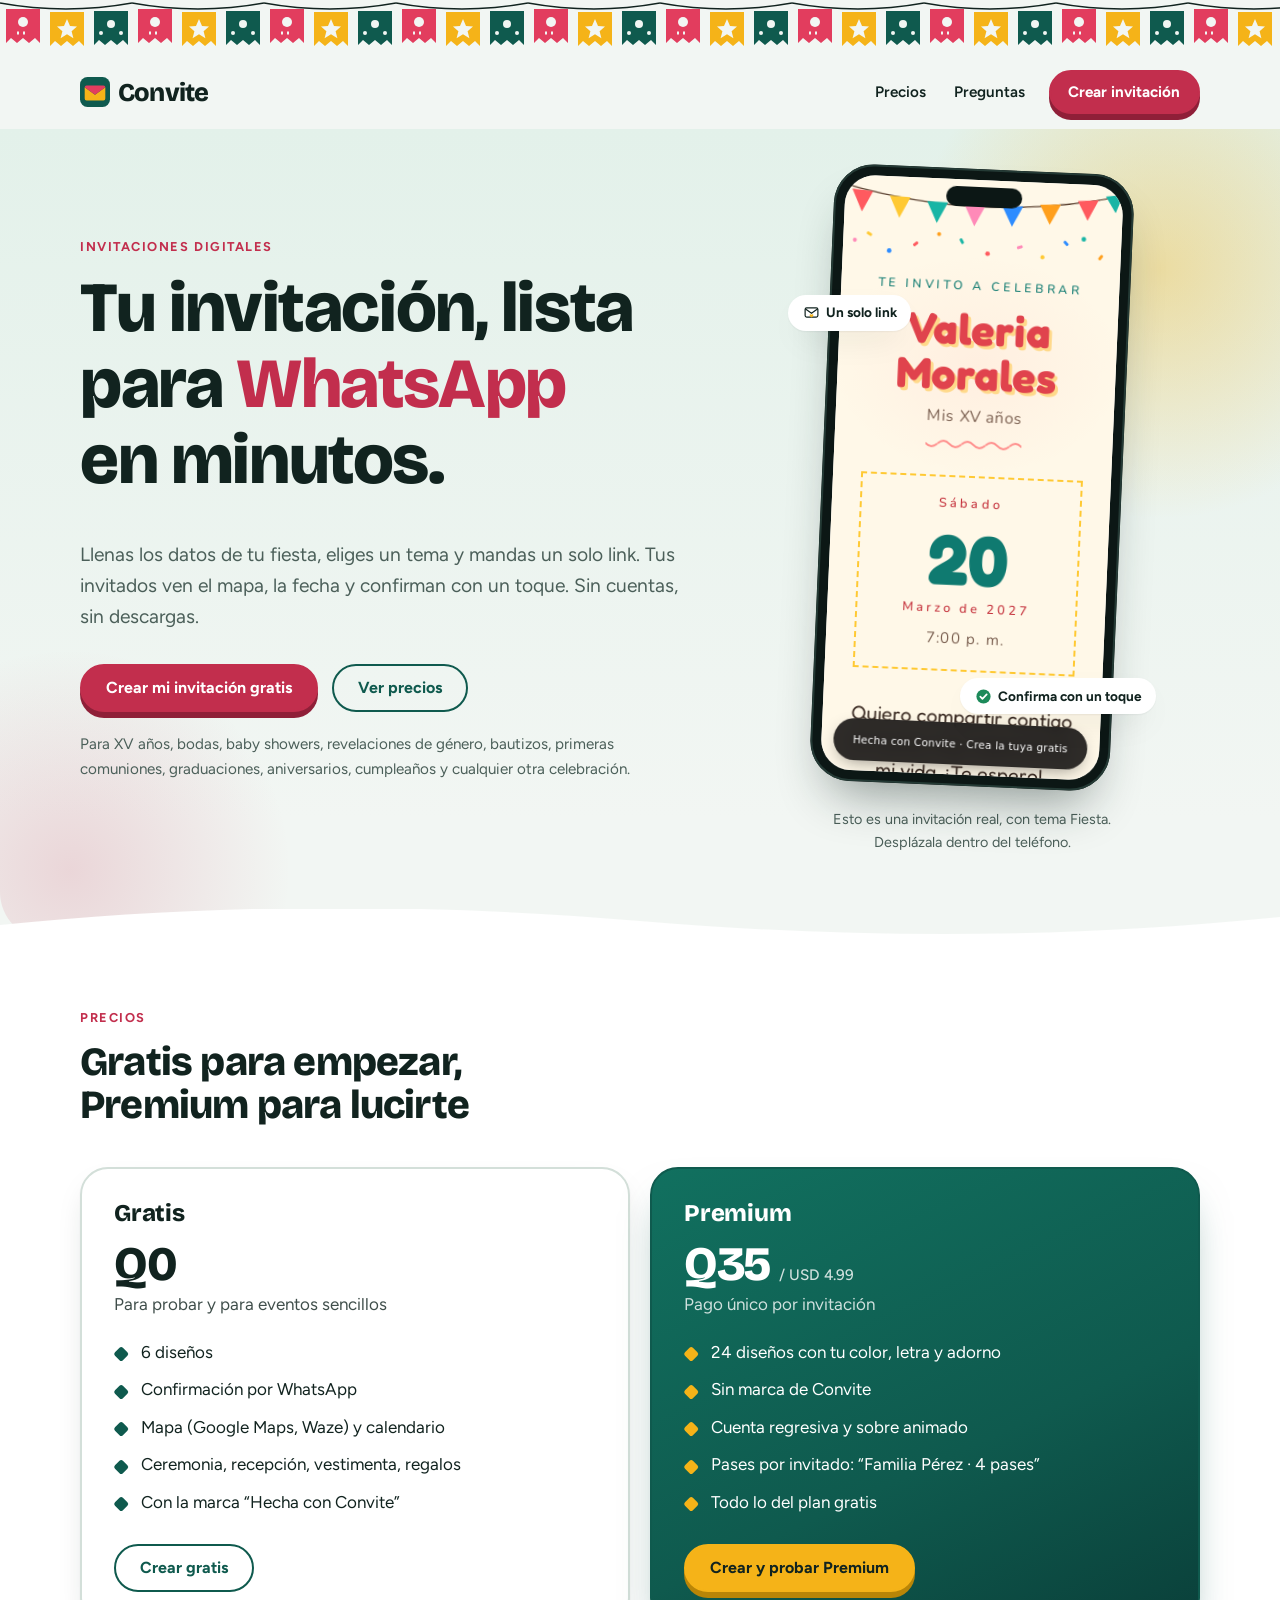
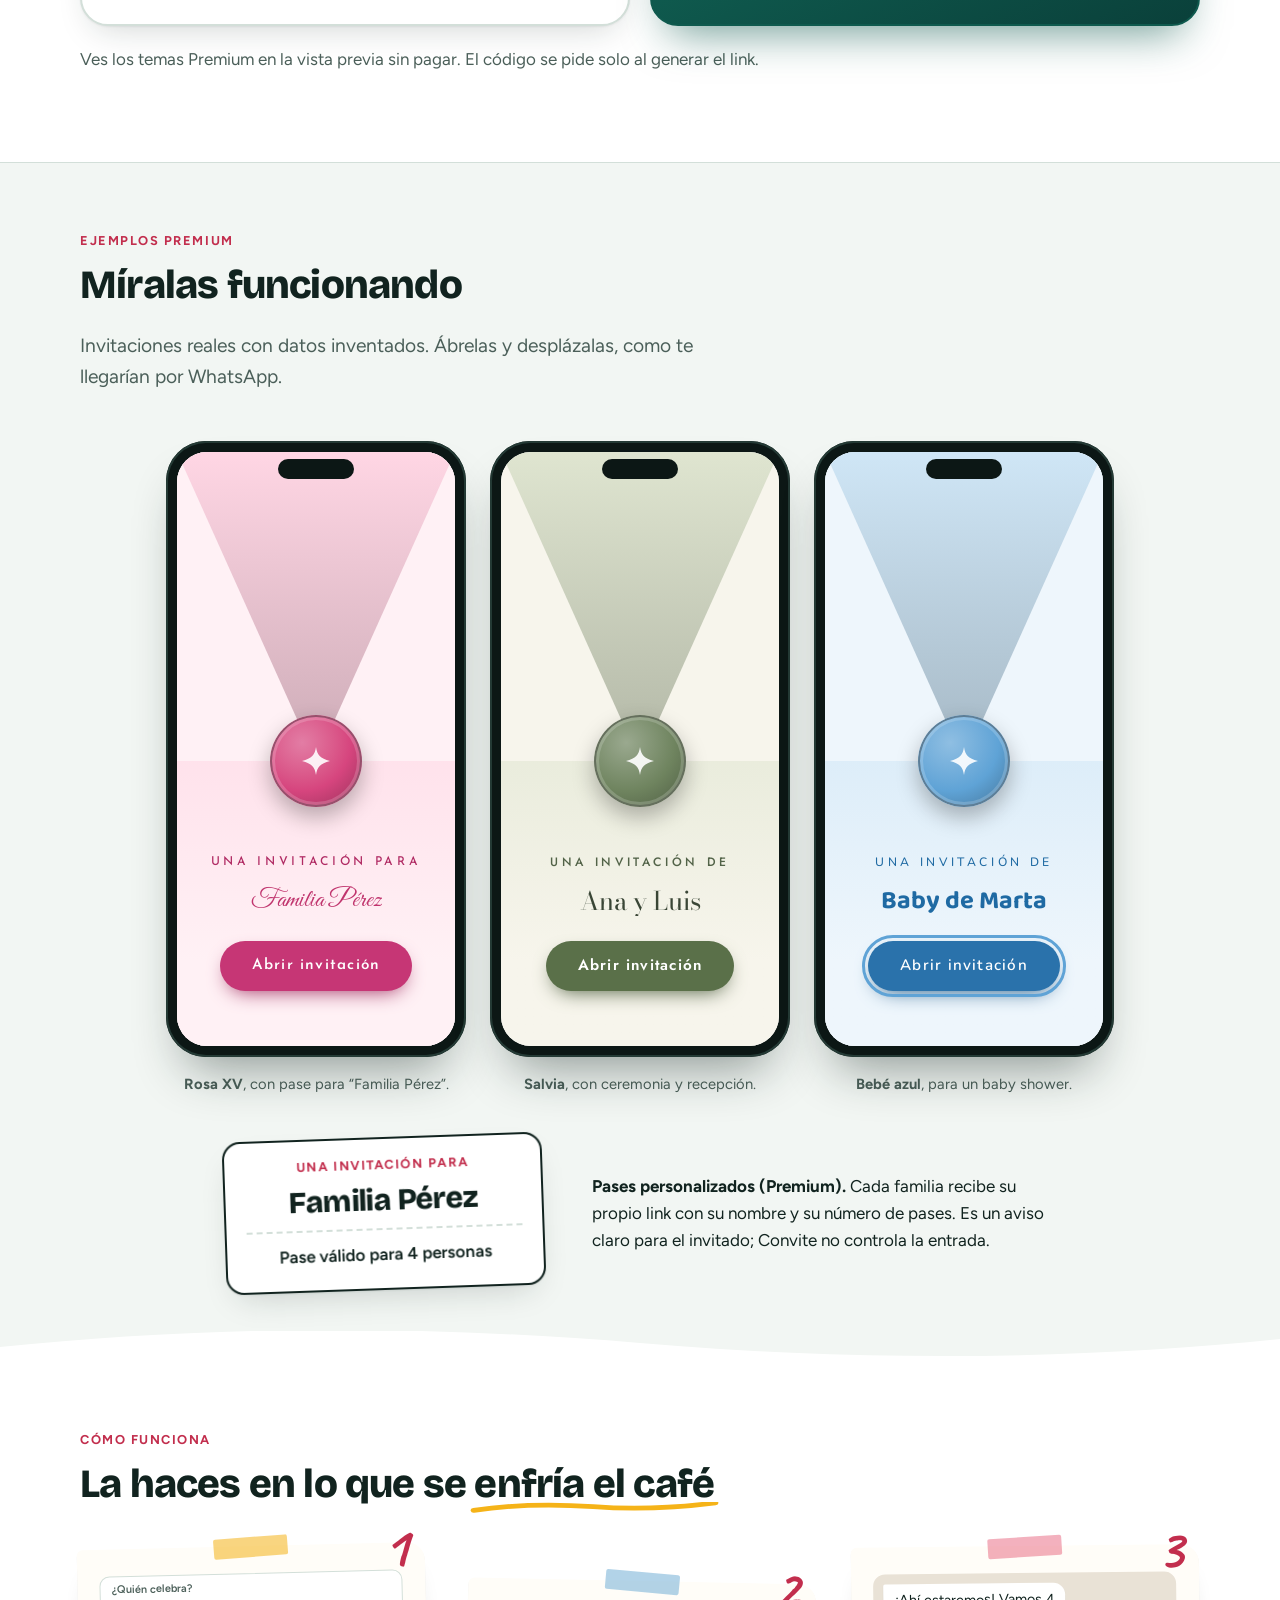
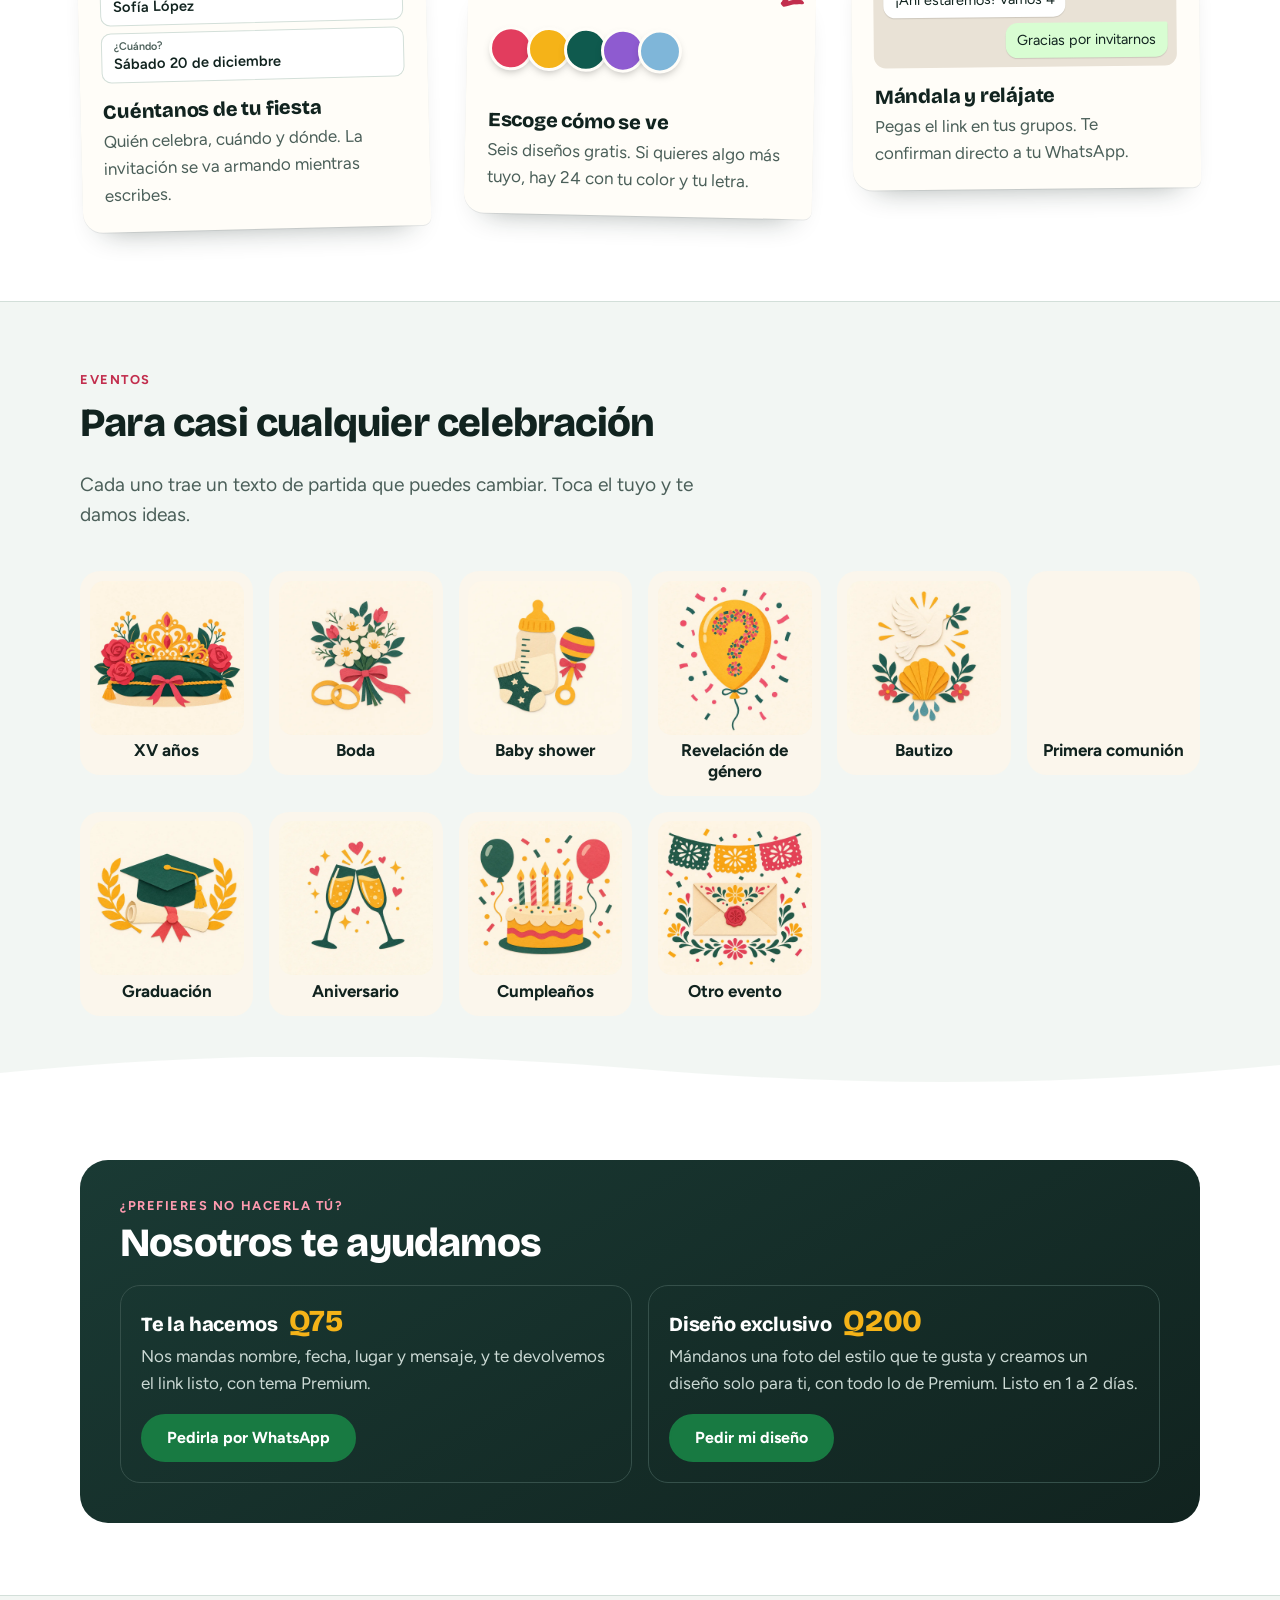
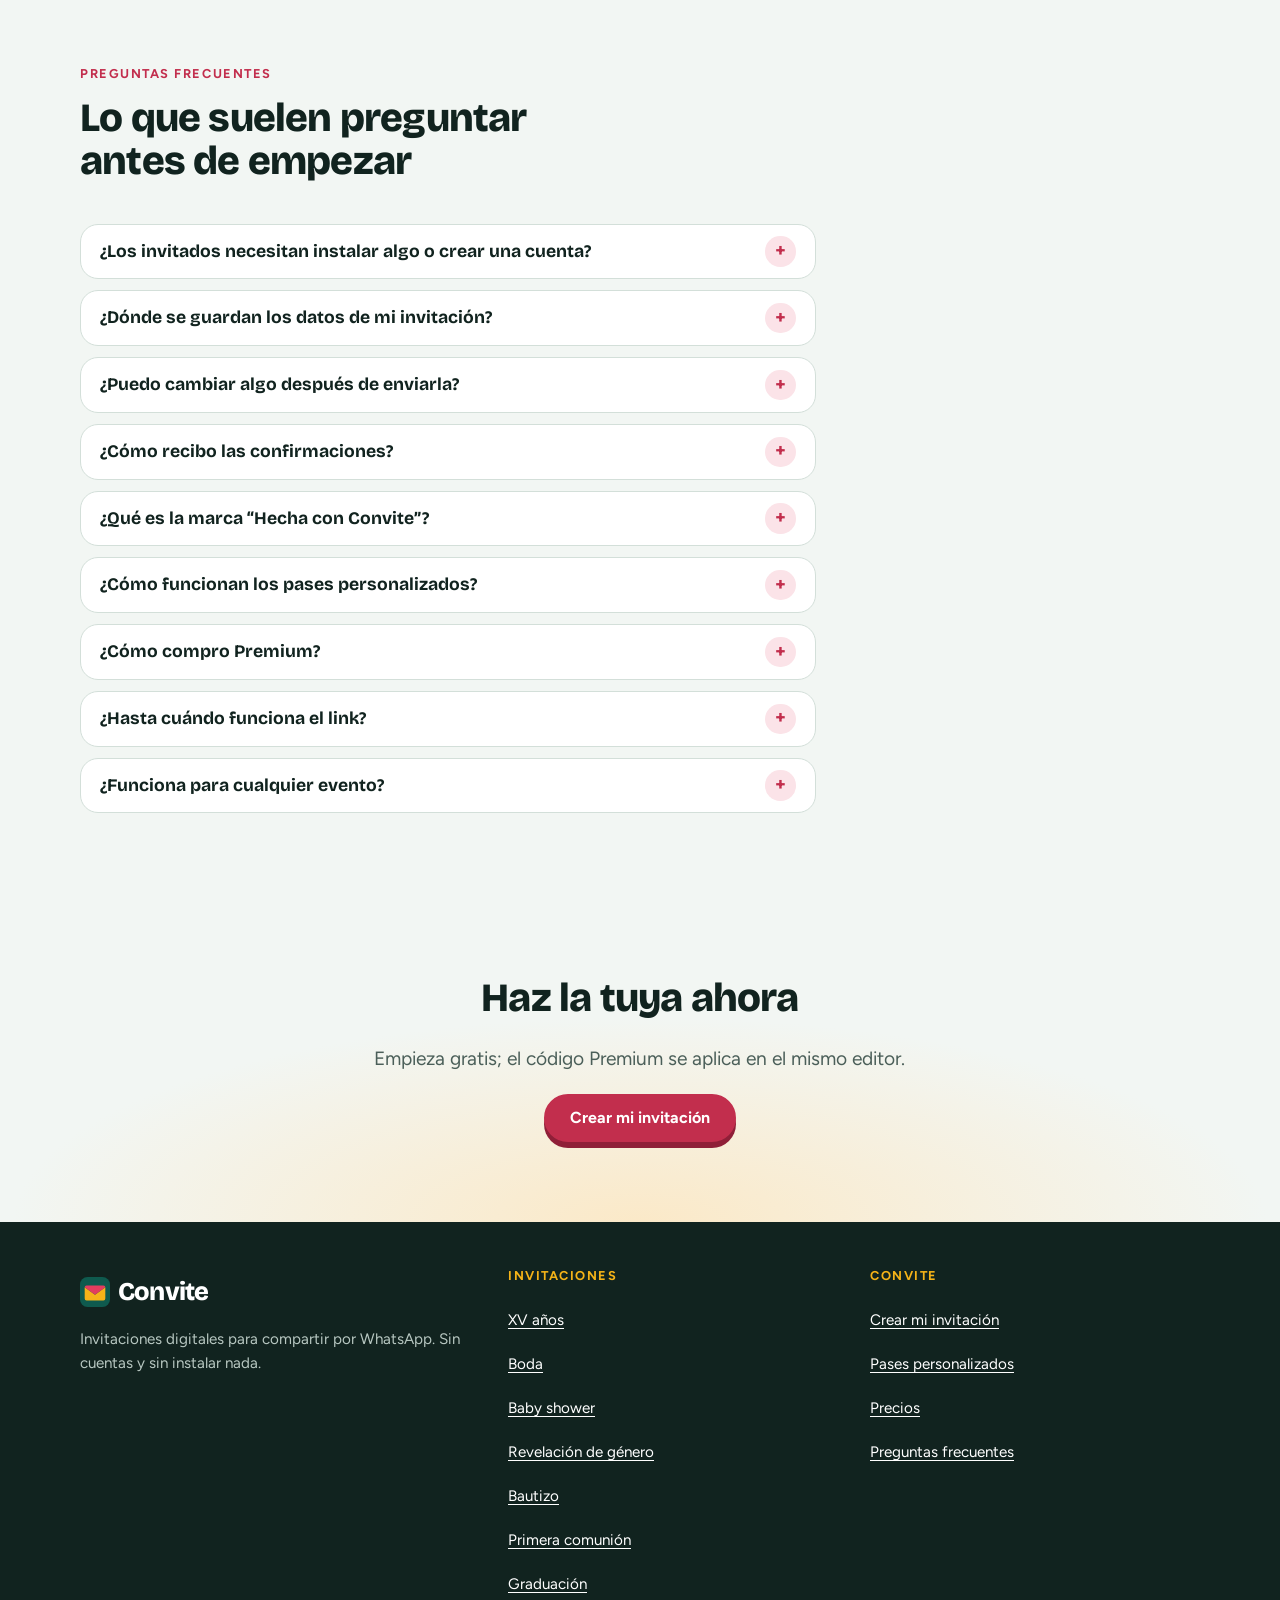
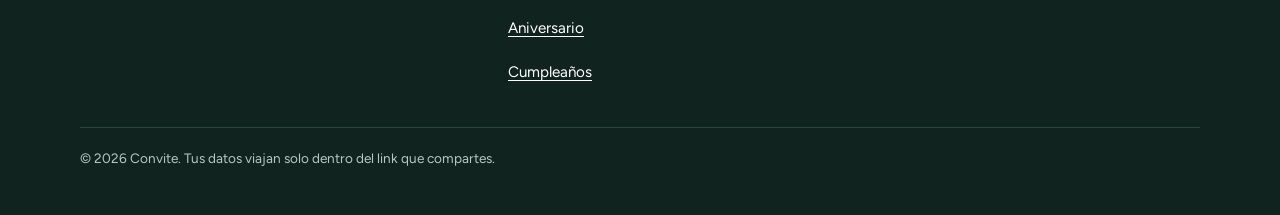
==== index.html @ fd88a841 "Ilustraciones de eventos (papel recortado) en portada y paginas de evento, imagen para compartir por" ====
<!doctype html>
<html lang="es">
<head>
<meta charset="utf-8">
  <script>history.scrollRestoration="manual"</script>
<meta name="viewport" content="width=device-width, initial-scale=1">
<title>Convite: invitaciones digitales para WhatsApp, gratis</title>
<meta name="description" content="Crea una invitación digital para XV años, boda, baby shower, bautizo o cumpleaños y compártela por WhatsApp. Con mapa y confirmación de asistencia. Gratis.">
<link rel="canonical" href="https://wallasgms.github.io/convite/">
<meta name="theme-color" content="#0f5a4e">
<link rel="icon" href="favicon.svg" type="image/svg+xml">
<meta property="og:type" content="website">
<meta property="og:locale" content="es_LA">
<meta property="og:site_name" content="Convite">
<meta property="og:title" content="Convite: invitaciones digitales para WhatsApp, gratis">
<meta property="og:description" content="Crea una invitación digital para XV años, boda, baby shower, bautizo o cumpleaños y compártela por WhatsApp. Con mapa y confirmación de asistencia. Gratis.">
<meta property="og:url" content="https://wallasgms.github.io/convite/">
<meta property="og:image" content="https://wallasgms.github.io/convite/og.png">
<meta name="twitter:card" content="summary_large_image">
<link rel="preconnect" href="https://fonts.googleapis.com"><link rel="preconnect" href="https://fonts.gstatic.com" crossorigin><link href="https://fonts.googleapis.com/css2?family=Bricolage+Grotesque:opsz,wght@12..96,700;12..96,800&family=Figtree:wght@400;600;700&family=Caveat:wght@700&display=swap" rel="stylesheet">
<link rel="stylesheet" href="css/site.css">
<script type="application/ld+json">{"@context":"https://schema.org","@graph":[{"@type":"WebSite","name":"Convite","url":"https://wallasgms.github.io/convite/","inLanguage":"es"},{"@type":"FAQPage","mainEntity":[{"@type":"Question","name":"¿Los invitados necesitan instalar algo o crear una cuenta?","acceptedAnswer":{"@type":"Answer","text":"No. Reciben un link por WhatsApp, lo abren en el navegador del celular y ven la invitación. Para confirmar, tocan un botón que abre WhatsApp contigo."}},{"@type":"Question","name":"¿Dónde se guardan los datos de mi invitación?","acceptedAnswer":{"@type":"Answer","text":"Dentro del propio link. Convite no tiene base de datos ni cuentas: lo que escribes se comprime y se pone en la dirección. Por eso no hay nada que registrar, y por eso el link es largo."}},{"@type":"Question","name":"¿Puedo cambiar algo después de enviarla?","acceptedAnswer":{"@type":"Answer","text":"El link ya enviado no cambia. Si corriges un dato, generas un link nuevo y lo reenvías. El editor guarda tu borrador en este navegador, así que puedes volver a abrirlo y ajustarlo."}},{"@type":"Question","name":"¿Cómo recibo las confirmaciones?","acceptedAnswer":{"@type":"Answer","text":"Si pones tu WhatsApp, cada invitado verá el botón “Confirmar asistencia”. Les abre un chat contigo con un mensaje ya escrito y solo completan su nombre y cuántas personas van. Las respuestas las ves en tu WhatsApp; Convite no las cuenta por ti."}},{"@type":"Question","name":"¿Qué es la marca “Hecha con Convite”?","acceptedAnswer":{"@type":"Answer","text":"En el plan gratis aparece una barra abajo de la invitación con ese texto y un enlace para crear una propia. En Premium no aparece."}},{"@type":"Question","name":"¿Cómo funcionan los pases personalizados?","acceptedAnswer":{"@type":"Answer","text":"Es una función Premium. A cada familia o invitado le mandas un link con su nombre y su número de pases; al abrirlo ven “Familia Pérez” y “Pase válido para 4 personas”. Es un aviso claro para el invitado: Convite no controla la entrada ni cuenta quién llegó."}},{"@type":"Question","name":"¿Cómo compro Premium?","acceptedAnswer":{"@type":"Answer","text":"Por ahora se paga por WhatsApp: escríbenos, pagas Q35 (o USD 4.99) y te enviamos un código que pegas en el editor. Cada código sirve para una invitación."}},{"@type":"Question","name":"¿Hasta cuándo funciona el link?","acceptedAnswer":{"@type":"Answer","text":"Mientras el sitio de Convite esté en línea. Aun así, si es una fecha importante, guarda una captura de pantalla de la invitación como respaldo."}},{"@type":"Question","name":"¿Funciona para cualquier evento?","acceptedAnswer":{"@type":"Answer","text":"Tiene diez tipos: cumpleaños, XV años, boda, baby shower, revelación de género, bautizo, primera comunión, graduación, aniversario y “Otro evento” para lo demás."}}]}]}</script>
</head>
<body>
<a class="skip" href="#contenido">Saltar al contenido</a>
<div class="bunting" aria-hidden="true"></div>
<header class="wrap top">
<a class="logo" href="index.html" aria-label="Convite, inicio"><svg viewBox="0 0 32 32" aria-hidden="true"><rect width="32" height="32" rx="8" fill="#0f5a4e"/><path d="M5 11l11 8 11-8v12a2 2 0 0 1-2 2H7a2 2 0 0 1-2-2z" fill="#f5b318"/><path d="M5 11a2 2 0 0 1 2-2h18a2 2 0 0 1 2 2l-11 8z" fill="#e23d5e"/></svg>Convite</a>
<nav aria-label="Principal"><a href="index.html#precios">Precios</a><a href="index.html#preguntas">Preguntas</a><a class="btn btn--main" href="crear.html">Crear invitación</a></nav>
</header>
<main id="contenido">
<section class="hero"><div class="wrap">
<div>
<p class="eyebrow">Invitaciones digitales</p>
<h1>Tu invitación, lista para <em>WhatsApp</em> en minutos.</h1>
<p class="lead">Llenas los datos de tu fiesta, eliges un tema y mandas un solo link. Tus invitados ven el mapa, la fecha y confirman con un toque. Sin cuentas, sin descargas.</p>
<div class="cta"><a class="btn btn--main" href="crear.html">Crear mi invitación gratis</a><a class="btn" href="#precios">Ver precios</a></div>
<p class="note">Para XV años, bodas, baby showers, revelaciones de género, bautizos, primeras comuniones, graduaciones, aniversarios, cumpleaños y cualquier otra celebración.</p>
</div>
<div class="phone-stage"><span class="chip chip--a" aria-hidden="true"><svg class="ico" aria-hidden="true"><use href="img/icons.svg#ic-sobre"/></svg>Un solo link</span><span class="chip chip--b" aria-hidden="true"><svg class="ico" aria-hidden="true"><use href="img/icons.svg#ic-check"/></svg>Confirma con un toque</span><div class="phone"><iframe src="i.html#[base64]" title="Ejemplo de invitación de XV años, con tema Fiesta" loading="lazy"></iframe></div>
<p class="phone-cap">Esto es una invitación real, con tema Fiesta. Desplázala dentro del teléfono.</p></div>
</div></section>

<section class="block alt" id="precios"><div class="wrap">
<div class="head"><p class="eyebrow">Precios</p><h2>Gratis para empezar, Premium para lucirte</h2></div>
<div class="plans">
<article class="plan"><h3>Gratis</h3><p class="price">Q0</p><p class="sub">Para probar y para eventos sencillos</p>
<ul><li>6 diseños</li><li>Confirmación por WhatsApp</li><li>Mapa (Google Maps, Waze) y calendario</li><li>Ceremonia, recepción, vestimenta, regalos</li><li>Con la marca “Hecha con Convite”</li></ul>
<a class="btn" href="crear.html">Crear gratis</a></article>
<article class="plan plan--pro"><h3>Premium</h3><p class="price">Q35 <small>/ USD 4.99</small></p><p class="sub">Pago único por invitación</p>
<ul><li>24 diseños con tu color, letra y adorno</li><li>Sin marca de Convite</li><li>Cuenta regresiva y sobre animado</li><li>Pases por invitado: “Familia Pérez · 4 pases”</li><li>Todo lo del plan gratis</li></ul>
<a class="btn btn--main" href="crear.html">Crear y probar Premium</a></article>
</div>
<p class="aside-note">Ves los temas Premium en la vista previa sin pagar. El código se pide solo al generar el link.</p>
</div></section>

<section class="block" id="ejemplos"><div class="wrap">
<div class="head"><p class="eyebrow">Ejemplos Premium</p><h2>Míralas funcionando</h2><p class="lead">Invitaciones reales con datos inventados. Ábrelas y desplázalas, como te llegarían por WhatsApp.</p></div>
<div class="gallery" tabindex="0" role="region" aria-label="Ejemplos de invitaciones Premium">
<figure><div class="phone"><iframe src="i.html?para=Familia%20P%C3%A9rez&amp;pases=4#[base64]" title="Ejemplo de invitación de XV años, diseño Rosa XV, para la Familia Pérez" loading="lazy"></iframe></div><figcaption><strong>Rosa XV</strong>, con pase para “Familia Pérez”.</figcaption></figure>
<figure><div class="phone"><iframe src="i.html#[base64]" title="Ejemplo de invitación de boda, diseño Salvia, con ceremonia y recepción" loading="lazy"></iframe></div><figcaption><strong>Salvia</strong>, con ceremonia y recepción.</figcaption></figure>
<figure><div class="phone"><iframe src="i.html#[base64]" title="Ejemplo de invitación de baby shower, diseño Bebé azul" loading="lazy"></iframe></div><figcaption><strong>Bebé azul</strong>, para un baby shower.</figcaption></figure>
</div>
<div class="pases" id="pases">
<div class="pass-card" role="img" aria-label="Ejemplo de pase: Familia Pérez, pase válido para 4 personas"><p class="pass-kicker">Una invitación para</p><p class="pass-name">Familia Pérez</p><p class="pass-n">Pase válido para 4 personas</p></div>
<p><strong>Pases personalizados (Premium).</strong> Cada familia recibe su propio link con su nombre y su número de pases. Es un aviso claro para el invitado; Convite no controla la entrada.</p>
</div>
</div></section>

<section class="block alt" id="como"><div class="wrap">
<div class="head"><p class="eyebrow">Cómo funciona</p><h2>La haces en lo que se <span class="scribble">enfría el café</span></h2></div>
<ol class="steps">
<li><div class="st-art st-form" aria-hidden="true"><span><b>¿Quién celebra?</b>Sofía López</span><span><b>¿Cuándo?</b>Sábado 20 de diciembre</span></div>
<h3>Cuéntanos de tu fiesta</h3><p>Quién celebra, cuándo y dónde. La invitación se va armando mientras escribes.</p></li>
<li><div class="st-art st-swatch" aria-hidden="true"><i style="--c:#e23d5e"></i><i style="--c:#f5b318"></i><i style="--c:#0f5a4e"></i><i style="--c:#8e5bd0"></i><i style="--c:#7fb6d9"></i></div>
<h3>Escoge cómo se ve</h3><p>Seis diseños gratis. Si quieres algo más tuyo, hay 24 con tu color y tu letra.</p></li>
<li><div class="st-art st-chat" aria-hidden="true"><span class="in">¡Ahí estaremos! Vamos 4</span><span class="in in--2">Gracias por invitarnos</span></div>
<h3>Mándala y relájate</h3><p>Pegas el link en tus grupos. Te confirman directo a tu WhatsApp.</p></li>
</ol>
</div></section>

<section class="block" id="eventos"><div class="wrap">
<div class="head"><p class="eyebrow">Eventos</p><h2>Para casi cualquier celebración</h2><p class="lead">Cada uno trae un texto de partida que puedes cambiar. Toca el tuyo y te damos ideas.</p></div>
<ul class="ev-cards"><li><a href="invitaciones/xv-anos.html"><img src="img/eventos/xv.webp" alt="" width="800" height="800" loading="lazy" decoding="async"><span>XV años</span></a></li><li><a href="invitaciones/boda.html"><img src="img/eventos/boda.webp" alt="" width="800" height="800" loading="lazy" decoding="async"><span>Boda</span></a></li><li><a href="invitaciones/baby-shower.html"><img src="img/eventos/baby.webp" alt="" width="800" height="800" loading="lazy" decoding="async"><span>Baby shower</span></a></li><li><a href="invitaciones/revelacion-de-genero.html"><img src="img/eventos/revelacion.webp" alt="" width="800" height="800" loading="lazy" decoding="async"><span>Revelación de género</span></a></li><li><a href="invitaciones/bautizo.html"><img src="img/eventos/bautizo.webp" alt="" width="800" height="800" loading="lazy" decoding="async"><span>Bautizo</span></a></li><li><a href="invitaciones/primera-comunion.html"><img src="img/eventos/comunion.webp" alt="" width="800" height="800" loading="lazy" decoding="async"><span>Primera comunión</span></a></li><li><a href="invitaciones/graduacion.html"><img src="img/eventos/graduacion.webp" alt="" width="800" height="800" loading="lazy" decoding="async"><span>Graduación</span></a></li><li><a href="invitaciones/aniversario.html"><img src="img/eventos/aniversario.webp" alt="" width="800" height="800" loading="lazy" decoding="async"><span>Aniversario</span></a></li><li><a href="invitaciones/cumpleanos.html"><img src="img/eventos/cumple.webp" alt="" width="800" height="800" loading="lazy" decoding="async"><span>Cumpleaños</span></a></li><li><a href="crear.html"><img src="img/eventos/otro.webp" alt="" width="800" height="800" loading="lazy" decoding="async"><span>Otro evento</span></a></li></ul>
</div></section>

<section class="block alt" id="servicio"><div class="wrap">
<div class="service">
<div><p class="eyebrow">¿Prefieres no hacerla tú?</p><h2>Nosotros te ayudamos</h2></div>
<div class="svc-opts">
<div class="svc"><h3>Te la hacemos <span class="q">Q75</span></h3>
<p>Nos mandas nombre, fecha, lugar y mensaje, y te devolvemos el link listo, con tema Premium.</p>
<a class="btn btn--wa" href="https://wa.me/50230801909?text=Hola%2C%20quiero%20que%20me%20hagan%20mi%20invitaci%C3%B3n%20digital%20(Q75)." rel="noopener">Pedirla por WhatsApp</a></div>
<div class="svc"><h3>Diseño exclusivo <span class="q">Q200</span></h3>
<p>Mándanos una foto del estilo que te gusta y creamos un diseño solo para ti, con todo lo de Premium. Listo en 1 a 2 días.</p>
<a class="btn btn--wa" href="https://wa.me/50230801909?text=Hola%2C%20quiero%20un%20dise%C3%B1o%20exclusivo%20para%20mi%20invitaci%C3%B3n%20(Q200)." rel="noopener">Pedir mi diseño</a></div>
</div>
</div></div></section>

<section class="block" id="preguntas"><div class="wrap">
<div class="head"><p class="eyebrow">Preguntas frecuentes</p><h2>Lo que suelen preguntar antes de empezar</h2></div>
<div class="faq"><details><summary>¿Los invitados necesitan instalar algo o crear una cuenta?</summary><p>No. Reciben un link por WhatsApp, lo abren en el navegador del celular y ven la invitación. Para confirmar, tocan un botón que abre WhatsApp contigo.</p></details><details><summary>¿Dónde se guardan los datos de mi invitación?</summary><p>Dentro del propio link. Convite no tiene base de datos ni cuentas: lo que escribes se comprime y se pone en la dirección. Por eso no hay nada que registrar, y por eso el link es largo.</p></details><details><summary>¿Puedo cambiar algo después de enviarla?</summary><p>El link ya enviado no cambia. Si corriges un dato, generas un link nuevo y lo reenvías. El editor guarda tu borrador en este navegador, así que puedes volver a abrirlo y ajustarlo.</p></details><details><summary>¿Cómo recibo las confirmaciones?</summary><p>Si pones tu WhatsApp, cada invitado verá el botón “Confirmar asistencia”. Les abre un chat contigo con un mensaje ya escrito y solo completan su nombre y cuántas personas van. Las respuestas las ves en tu WhatsApp; Convite no las cuenta por ti.</p></details><details><summary>¿Qué es la marca “Hecha con Convite”?</summary><p>En el plan gratis aparece una barra abajo de la invitación con ese texto y un enlace para crear una propia. En Premium no aparece.</p></details><details><summary>¿Cómo funcionan los pases personalizados?</summary><p>Es una función Premium. A cada familia o invitado le mandas un link con su nombre y su número de pases; al abrirlo ven “Familia Pérez” y “Pase válido para 4 personas”. Es un aviso claro para el invitado: Convite no controla la entrada ni cuenta quién llegó.</p></details><details><summary>¿Cómo compro Premium?</summary><p>Por ahora se paga por WhatsApp: escríbenos, pagas Q35 (o USD 4.99) y te enviamos un código que pegas en el editor. Cada código sirve para una invitación.</p></details><details><summary>¿Hasta cuándo funciona el link?</summary><p>Mientras el sitio de Convite esté en línea. Aun así, si es una fecha importante, guarda una captura de pantalla de la invitación como respaldo.</p></details><details><summary>¿Funciona para cualquier evento?</summary><p>Tiene diez tipos: cumpleaños, XV años, boda, baby shower, revelación de género, bautizo, primera comunión, graduación, aniversario y “Otro evento” para lo demás.</p></details></div>
</div></section>

<section class="closing"><div class="wrap">
<h2>Haz la tuya ahora</h2>
<p class="lead">Empieza gratis; el código Premium se aplica en el mismo editor.</p>
<a class="btn btn--main" href="crear.html">Crear mi invitación</a>
</div></section>
</main>
<footer class="foot"><div class="wrap">
<div class="cols">
<div><a class="logo" href="index.html"><svg viewBox="0 0 32 32" aria-hidden="true"><rect width="32" height="32" rx="8" fill="#0f5a4e"/><path d="M5 11l11 8 11-8v12a2 2 0 0 1-2 2H7a2 2 0 0 1-2-2z" fill="#f5b318"/><path d="M5 11a2 2 0 0 1 2-2h18a2 2 0 0 1 2 2l-11 8z" fill="#e23d5e"/></svg>Convite</a><p>Invitaciones digitales para compartir por WhatsApp. Sin cuentas y sin instalar nada.</p></div>
<div><h2>Invitaciones</h2><ul><li><a href="invitaciones/xv-anos.html">XV años</a></li><li><a href="invitaciones/boda.html">Boda</a></li><li><a href="invitaciones/baby-shower.html">Baby shower</a></li><li><a href="invitaciones/revelacion-de-genero.html">Revelación de género</a></li><li><a href="invitaciones/bautizo.html">Bautizo</a></li><li><a href="invitaciones/primera-comunion.html">Primera comunión</a></li><li><a href="invitaciones/graduacion.html">Graduación</a></li><li><a href="invitaciones/aniversario.html">Aniversario</a></li><li><a href="invitaciones/cumpleanos.html">Cumpleaños</a></li></ul></div>
<div><h2>Convite</h2><ul><li><a href="crear.html">Crear mi invitación</a></li><li><a href="index.html#pases">Pases personalizados</a></li><li><a href="index.html#precios">Precios</a></li><li><a href="index.html#preguntas">Preguntas frecuentes</a></li></ul></div>
</div>
<p class="fine">&copy; 2026 Convite. Tus datos viajan solo dentro del link que compartes.</p>
</div></footer>
<script>
document.documentElement.classList.add('js');
(function(){var els=document.querySelectorAll('main .head,.steps li,.pases,.plan,.service,.gallery figure,.faq,.closing .wrap');
if(!('IntersectionObserver' in window)){els.forEach(function(e){e.classList.add('in')});return;}
var io=new IntersectionObserver(function(a){a.forEach(function(x){if(x.isIntersecting){x.target.classList.add('in');io.unobserve(x.target);setTimeout(function(t){t.classList.remove('rv','in')},800,x.target)}})},{threshold:.12});
els.forEach(function(e){e.classList.add('rv');io.observe(e)});})();
</script>
</body></html>
---- css/site.css ----
﻿/* Convite Â· landing y pÃ¡ginas SEO. Signature: el papel picado sobre la portada. */
:root {
  --bg: #f2f6f3;
  --paper: #ffffff;
  --ink: #11231f;
  --muted: #4b5f59;
  --jade: #0f5a4e;
  --jade-dk: #0a403a;
  --flor: #c22e4d; /* AA sobre papel y blanco */
  --sol: #f5b318;
  --line: #d3dfd9;
  --radius: 14px;
  --display: "Bricolage Grotesque", "Trebuchet MS", system-ui, sans-serif;
  --body: "Figtree", system-ui, -apple-system, "Segoe UI", sans-serif;
}
*, *::before, *::after { box-sizing: border-box; }
html { scroll-behavior: smooth; }
body { margin: 0; background: var(--bg); color: var(--ink); font: 400 1.0625rem/1.6 var(--body); -webkit-text-size-adjust: 100%; }
img, svg, iframe { max-width: 100%; }
a { color: var(--jade); text-underline-offset: 3px; }
a:hover { color: var(--flor); }
:focus-visible { outline: 3px solid var(--sol); outline-offset: 3px; border-radius: 4px; }
.wrap { width: min(1120px, 100% - 2.5rem); margin-inline: auto; }
.skip { position: absolute; left: -999px; top: 0; background: var(--ink); color: #fff; padding: .6rem 1rem; z-index: 99; }
.skip:focus { left: 0; }

/* TipografÃ­a */
h1, h2, h3 { font-family: var(--display); line-height: 1.08; letter-spacing: -.02em; margin: 0 0 .6em; font-weight: 800; text-wrap: balance; }
h1 { font-size: clamp(2.4rem, 7.5vw, 4.4rem); }
h2 { font-size: clamp(1.7rem, 4.5vw, 2.5rem); }
h3 { font-size: 1.25rem; letter-spacing: -.01em; }
p { margin: 0 0 1em; }
.lead { font-size: 1.2rem; color: var(--muted); max-width: 34em; }
.eyebrow { font: 700 .8rem/1 var(--body); letter-spacing: .12em; text-transform: uppercase; color: var(--flor); margin-bottom: 1rem; }

/* Botones */
.btn { display: inline-flex; align-items: center; justify-content: center; gap: .5rem; min-height: 48px; padding: .75rem 1.5rem; border-radius: 999px; font: 700 1rem/1 var(--body); text-decoration: none; border: 2px solid var(--jade); color: var(--jade); background: transparent; transition: transform .15s, background .15s, color .15s; }
.btn:hover { background: var(--jade); color: #fff; }
.btn--main { background: var(--flor); border-color: var(--flor); color: #fff; box-shadow: 0 6px 0 #8f1f38; }
.btn--main:hover { background: #a82643; border-color: #a82643; color: #fff; transform: translateY(2px); box-shadow: 0 4px 0 #8f1f38; }
.btn--wa { background: #187a42; border-color: #187a42; color: #fff; }
.btn--wa:hover { background: #115f33; border-color: #115f33; }

/* Cabecera + papel picado */
.bunting { height: 56px; background: url("data:image/svg+xml,%3Csvg xmlns='http://www.w3.org/2000/svg' width='132' height='56' viewBox='0 0 132 56'%3E%3Cpath d='M0 3 Q66 15 132 3' fill='none' stroke='%2311231f' stroke-width='1.5'/%3E%3Cg%3E%3Cpath d='M6 9 h34 v34 l-5 -5 l-6 5 l-6 -5 l-6 5 l-6 -5 l-5 5z' fill='%23e23d5e'/%3E%3Ccircle cx='23' cy='22' r='5' fill='%23f2f6f3'/%3E%3Cpath d='M17 33 h12' stroke='%23f2f6f3' stroke-width='3' stroke-dasharray='2 4'/%3E%3C/g%3E%3Cg%3E%3Cpath d='M50 12 h34 v34 l-5 -5 l-6 5 l-6 -5 l-6 5 l-6 -5 l-5 5z' fill='%23f5b318'/%3E%3Cpath d='M67 19 l3 7 l7 .6 l-5.4 4.6 l1.8 7 l-6.4 -4 l-6.4 4 l1.8 -7 l-5.4 -4.6 l7 -.6z' fill='%23f2f6f3'/%3E%3C/g%3E%3Cg%3E%3Cpath d='M94 11 h34 v34 l-5 -5 l-6 5 l-6 -5 l-6 5 l-6 -5 l-5 5z' fill='%230f5a4e'/%3E%3Ccircle cx='111' cy='24' r='4' fill='%23f2f6f3'/%3E%3Ccircle cx='101' cy='33' r='2' fill='%23f2f6f3'/%3E%3Ccircle cx='121' cy='33' r='2' fill='%23f2f6f3'/%3E%3C/g%3E%3C/svg%3E") repeat-x 0 0 / 132px 56px; }
.top { display: flex; align-items: center; justify-content: space-between; gap: 1rem; padding: .9rem 0; }
.logo { min-height: 44px; font: 800 1.6rem/1 var(--display); letter-spacing: -.03em; color: var(--ink); text-decoration: none; display: inline-flex; align-items: center; gap: .5rem; }
.logo:hover { color: var(--ink); }
.logo svg { width: 30px; height: 30px; }
.top nav { display: flex; align-items: center; gap: 1.25rem; }
.top nav a:not(.btn) { color: var(--ink); text-decoration: none; font-weight: 600; font-size: .95rem; display: inline-flex; align-items: center; min-height: 44px; padding-inline: .25rem; }
.top nav a:not(.btn):hover { color: var(--flor); }
.top .btn { min-height: 44px; padding: .55rem 1.1rem; font-size: .95rem; }
@media (max-width: 640px) { .top nav a:not(.btn) { display: none; } }

/* Portada */
.hero { padding: 2.5rem 0 4.5rem; }
.hero .wrap { display: grid; gap: 3rem; align-items: center; }
@media (min-width: 900px) { .hero .wrap { grid-template-columns: 1.15fr .85fr; } }
.hero h1 em { font-style: normal; color: var(--flor); }
.hero .cta { display: flex; flex-wrap: wrap; gap: .9rem; margin: 2rem 0 1.25rem; }
.hero .note { font-size: .95rem; color: var(--muted); }
.phone-stage { display: grid; place-items: center; }
.phone { position: relative; width: min(100%, 300px); aspect-ratio: 9 / 18.5; background: #0c1715; border-radius: 40px; padding: 11px; box-shadow: 0 30px 50px -20px rgba(17,35,31,.45), 0 0 0 2px #243a35 inset; transform: rotate(2.5deg); }
.phone::before { content: ""; position: absolute; top: 18px; left: 50%; translate: -50% 0; width: 76px; height: 20px; background: #0c1715; border-radius: 99px; z-index: 2; }
.phone iframe { width: 100%; height: 100%; border: 0; border-radius: 30px; background: #fff; display: block; }
.phone-cap { margin-top: 1.4rem; font-size: .9rem; color: var(--muted); text-align: center; max-width: 22em; }
@media (max-width: 899px) { .phone { transform: none; } }

/* Secciones */
section.block { padding: 4.5rem 0; }
section.alt { background: var(--paper); border-block: 1px solid var(--line); }
.head { max-width: 40rem; margin-bottom: 2.5rem; }


/* Precios */
.plans { display: grid; gap: 1.25rem; }
@media (min-width: 800px) { .plans { grid-template-columns: repeat(2, 1fr); } }
.plan { background: var(--paper); border: 2px solid var(--line); border-radius: 20px; padding: 2rem; display: flex; flex-direction: column; }
.plan--pro { border-color: var(--jade); background: var(--jade); color: #fff; }
.plan--pro li::before { background: var(--sol) !important; }
.plan h3 { font-size: 1.5rem; margin-bottom: .2rem; }
.price { font: 800 3rem/1 var(--display); margin: .6rem 0 .2rem; letter-spacing: -.03em; }
.price small { font: 500 .95rem var(--body); letter-spacing: 0; opacity: .8; }
.plan .sub { opacity: .8; margin-bottom: 1.25rem; }
.plan ul { list-style: none; margin: 0 0 1.75rem; padding: 0; display: grid; gap: .65rem; flex: 1; }
.plan li { padding-left: 1.7rem; position: relative; }
.plan li::before { content: ""; position: absolute; left: 0; top: .5em; width: .9rem; height: .9rem; border-radius: 3px; background: var(--jade); rotate: 45deg; scale: .8; }
.plan .btn { align-self: flex-start; }
.plan--pro .btn { border-color: #fff; color: #fff; }
.plan--pro .btn:hover { background: #fff; color: var(--jade); }
.plan--pro .btn--main { background: var(--sol); border-color: var(--sol); color: var(--ink); box-shadow: 0 6px 0 #b98507; }
.plan--pro .btn--main:hover { background: #ffc43a; color: var(--ink); }

/* Servicio: un solo bloque con dos opciones */
.service { display: grid; gap: 1.25rem; background: var(--ink); color: #fff; border-radius: 24px; padding: clamp(1.4rem, 5vw, 2.5rem); }
.service h2 { color: #fff; margin-bottom: 0; }
.service .eyebrow { margin-bottom: .6rem; color: #ff9bb0; }
.svc-opts { display: grid; gap: 1rem; }
@media (min-width: 700px) { .svc-opts { grid-template-columns: 1fr 1fr; } }
.svc { display: flex; flex-direction: column; align-items: flex-start; border: 1px solid #35504a; border-radius: 20px; padding: 1.25rem; }
.svc h3 { color: #fff; display: flex; flex-wrap: wrap; align-items: baseline; gap: .2rem .7rem; margin-bottom: .4rem; }
.svc .q { font: 800 1.9rem/1 var(--display); color: var(--sol); }
.svc p { color: #cbd9d4; flex: 1; }

/* FAQ */
.faq { max-width: 46rem; }
.faq details { border-bottom: 1px solid var(--line); padding: 1.1rem 0; }
.faq summary { cursor: pointer; min-height: 44px; font: 700 1.1rem/1.35 var(--display); list-style: none; display: flex; justify-content: space-between; gap: 1rem; }
.faq summary::-webkit-details-marker { display: none; }
.faq summary::after { content: "+"; font-size: 1.5rem; line-height: 1; color: var(--flor); }
.faq details[open] summary::after { content: "â€“"; }
.faq details p { margin: .8rem 0 0; color: var(--muted); }

/* Cierre y pie */
.closing { text-align: center; padding: 5rem 0; }
.closing .lead { margin-inline: auto; }
footer.foot { background: var(--ink); color: #b7c7c1; padding: 3rem 0 2rem; font-size: .95rem; }
footer.foot a { color: #fff; }
footer.foot .cols { display: grid; gap: 2rem; }
@media (min-width: 700px) { footer.foot .cols { grid-template-columns: 1.2fr 1fr 1fr; } }
footer.foot h2 { font: 700 .8rem/1 var(--body); letter-spacing: .12em; text-transform: uppercase; color: var(--sol); margin-bottom: 1rem; }
footer.foot ul { list-style: none; margin: 0; padding: 0; display: grid; gap: 0; }
footer.foot ul a { display: inline-flex; align-items: center; min-height: 44px; }
footer.foot .logo { color: #fff; margin-bottom: .8rem; }
.fine { margin-top: 2rem; padding-top: 1.25rem; border-top: 1px solid #2c423c; font-size: .85rem; }

/* PÃ¡ginas SEO */
.crumbs { font-size: .9rem; color: var(--muted); padding-top: 1rem; }
.crumbs a { color: var(--muted); display: inline-block; padding-block: .75rem; }
.crumbs { padding-top: .4rem; }
.art { padding: 2rem 0 4rem; }
.art .wrap { display: grid; gap: 3rem; }
@media (min-width: 960px) { .art .wrap { grid-template-columns: minmax(0, 1fr) 320px; align-items: start; } }
.art h1 { font-size: clamp(2.1rem, 6vw, 3.4rem); }
.art h2 { margin-top: 2.5rem; font-size: clamp(1.45rem, 3.6vw, 2rem); }
.art ul.check { padding-left: 1.2rem; }
.art ul.check li { margin-bottom: .5rem; }
.art blockquote { margin: 0 0 1rem; padding: 1.1rem 1.3rem; background: var(--paper); border-left: 5px solid var(--sol); border-radius: 0 var(--radius) var(--radius) 0; font-size: 1.05rem; }
.art blockquote p:last-child { margin: 0; }
.art blockquote cite { display: block; margin-top: .5rem; font: 700 .8rem var(--body); font-style: normal; letter-spacing: .08em; text-transform: uppercase; color: var(--muted); }
.side { position: sticky; top: 1rem; background: var(--jade); color: #fff; border-radius: 20px; padding: 1.75rem; }
.side h2 { margin: 0 0 .6rem; font-size: 1.5rem; color: #fff; }
.side p { color: #d4e6e0; font-size: .98rem; }
.side .btn--main { width: 100%; }
.side .mini { margin-top: 1rem; font-size: .88rem; }
.more { display: flex; flex-wrap: wrap; gap: .6rem; margin: 1rem 0 0; padding: 0; list-style: none; }
.more a { display: inline-flex; align-items: center; min-height: 44px; padding: .5rem 1rem; border: 1px solid var(--line); border-radius: 999px; background: var(--paper); text-decoration: none; font-weight: 600; font-size: .95rem; }
.more a:hover { border-color: var(--flor); }

/* Extras: pases, eventos, ejemplos, 404 */
.aside-note { margin-top: 1.25rem; color: var(--muted); }
.events { margin-top: 0; }
.events a { font-size: 1.05rem; }
.pases { display: grid; gap: 1.5rem; align-items: center; justify-items: center; margin-top: 1rem; }
.pases p { margin: 0; max-width: 34em; }
@media (min-width: 700px) { .pases { grid-template-columns: 320px 1fr; gap: 3rem; justify-items: start; max-width: 52rem; margin-inline: auto; } }
.gallery figcaption { font-size: .92rem; color: var(--muted); text-align: center; }
.pass-card { width: min(100%, 320px); background: var(--paper); border: 2px solid var(--ink); border-radius: 18px; padding: 1.25rem 1.25rem; text-align: center; box-shadow: 8px 8px 0 var(--sol); rotate: -2deg; }
.pass-card p { margin: 0; }
.pass-kicker { font: 700 .8rem/1 var(--body); letter-spacing: .12em; text-transform: uppercase; color: var(--flor); margin-bottom: .8rem !important; }
.pass-name { font: 800 1.9rem/1.05 var(--display); letter-spacing: -.02em; }
.pass-n { margin-top: .7rem !important; padding-top: .7rem !important; border-top: 2px dashed var(--line); font-weight: 600; }
.gallery { display: flex; gap: 1.5rem; overflow-x: auto; scroll-snap-type: x mandatory; padding: .5rem .25rem 1.5rem; margin: 0 -.25rem; }
.gallery figure { margin: 0; flex: 0 0 min(78%, 280px); scroll-snap-align: center; display: grid; gap: 1rem; justify-items: center; align-content: start; }
.gallery .phone { transform: none; width: 100%; }
@media (min-width: 900px) { .gallery { overflow: visible; justify-content: center; } .gallery figure { flex: 0 1 300px; } }
.lost { padding: 4rem 0 5rem; text-align: center; }
.lost .cta { display: flex; flex-wrap: wrap; gap: .9rem; justify-content: center; margin: 2rem 0 0; }
.lost .big { font: 800 clamp(5rem, 24vw, 10rem)/1 var(--display); color: var(--sol); -webkit-text-stroke: 3px var(--ink); letter-spacing: -.04em; margin: 0; }

@media (prefers-reduced-motion: reduce) {
  html { scroll-behavior: auto; }
  * { transition: none !important; }
  .phone { transform: none; }
  .btn:hover { transform: none; }
}
.lost .lead { margin-inline: auto; }

/* ===== Polish: curvas, profundidad y movimiento ===== */
:root { --soft: 0 1px 2px rgba(17,35,31,.06), 0 14px 34px -14px rgba(17,35,31,.22); }
.hero { position: relative; overflow: clip; background: linear-gradient(180deg, #e3f1ea 0, var(--bg) 85%); border-radius: 0 0 48px 48px; }
.hero::before, .hero::after { content: ""; position: absolute; border-radius: 50%; pointer-events: none; }
.hero::before { width: 520px; height: 520px; right: -140px; top: -120px; background: radial-gradient(circle, rgba(245,179,24,.35), transparent 68%); }
.hero::after { width: 460px; height: 460px; left: -160px; bottom: -160px; background: radial-gradient(circle, rgba(194,46,77,.16), transparent 68%); }
.hero .wrap { position: relative; z-index: 1; }
.phone-stage { position: relative; }
.chip { position: absolute; z-index: 3; background: var(--paper); color: var(--ink); font: 700 .85rem/1 var(--body); padding: .6rem .9rem; border-radius: 999px; box-shadow: var(--soft); white-space: nowrap; }
.chip--a { left: max(0px, calc(50% - 150px - 34px)); top: 18%; } /* anchored to the 300px phone, never past the column */
.chip--b { right: max(0px, calc(50% - 150px - 34px)); bottom: 22%; }
@media (max-width: 380px) { .chip { display: none; } }
section.alt { position: relative; border-top: 0; }
section.alt::before { content: ""; position: absolute; left: 0; right: 0; top: -31px; height: 32px; background: url("data:image/svg+xml,%3Csvg xmlns='http://www.w3.org/2000/svg' viewBox='0 0 1440 32' preserveAspectRatio='none'%3E%3Cpath d='M0 32V16C240 -6 480 -6 720 12S1200 30 1440 8V32z' fill='%23fff'/%3E%3C/svg%3E") center / 100% 100% no-repeat; }
.plan, .pass-card { box-shadow: var(--soft); }
.plan { border-radius: 28px; }
.plan--pro { background: linear-gradient(155deg, #11705f, var(--jade) 60%, #0a403a); box-shadow: 0 24px 44px -18px rgba(15,90,78,.6); }
.service { border-radius: 28px; background: linear-gradient(150deg, #1a3a34, var(--ink)); }
.more a { transition: transform .15s, border-color .15s, box-shadow .15s; }
.more a:hover { box-shadow: var(--soft); }
.faq details { background: var(--paper); border: 1px solid var(--line); border-radius: 18px; padding: .3rem 1.2rem; margin-bottom: .7rem; }
.faq summary { align-items: center; }
.faq summary::after { content: "+"; display: grid; place-items: center; flex: none; width: 1.9rem; height: 1.9rem; border-radius: 50%; background: #fbe3e8; font-size: 1.3rem; }
.faq details[open] summary::after { content: "+"; rotate: 45deg; }
.faq details p { padding-bottom: 1rem; }
.closing { background: radial-gradient(70% 90% at 50% 100%, #fbe9c8, transparent 70%); }
.btn { transition: transform .15s, background .15s, color .15s, box-shadow .15s; }

@media (prefers-reduced-motion: no-preference) {
  .hero .phone { animation: float 6s ease-in-out infinite; }
  .chip--a { animation: float 5s ease-in-out infinite; }
  .chip--b { animation: float 7s ease-in-out -2s infinite; }
  .plan, .pass-card { transition: transform .25s, box-shadow .25s; }
  .plan:hover { transform: translateY(-6px); }
  .more a:hover { transform: translateY(-2px); }
  .faq details[open] p { animation: faqin .3s ease-out; }
  .faq summary::after { transition: rotate .25s; }
  .js .rv { opacity: 0; transform: translateY(26px); transition: opacity .6s ease-out, transform .6s ease-out; }
  .js .rv.in { opacity: 1; transform: none; }
}
@keyframes float { 0%, 100% { translate: 0 0; } 50% { translate: 0 -12px; } }
@keyframes faqin { from { opacity: 0; transform: translateY(-6px); } to { opacity: 1; transform: none; } }


/* design review: home mÃ¡s corta en celulares */
.plans { align-items: stretch; }
.plan--pro { position: relative; }
@media (max-width: 799px) {
  .plan { display: grid; grid-template-columns: 1fr auto; column-gap: 1rem; align-items: baseline; padding: 1.25rem 1.3rem; border-radius: 24px; }
  .plan > * { grid-column: 1 / -1; }
  .plan h3 { grid-column: 1; margin: 0; }
  .plan .price { grid-column: 2; grid-row: 1; margin: 0; font-size: 2rem; text-align: right; }
  .plan .sub { margin: .2rem 0 .8rem; font-size: .95rem; }
  .plan ul { gap: .3rem; margin-bottom: 1rem; font-size: .96rem; }
  .plan li::before { top: .45em; }
  .plan .btn { justify-self: stretch; }
  .plans { gap: 1rem; }
}
@media (max-width: 640px) {
  body { line-height: 1.5; }
  section.block { padding: 2rem 0; }
  .hero .phone { width: 250px; }
  .hero .phone-cap { margin-top: 1rem; }
  .faq details { padding: .1rem 1rem; margin-bottom: .5rem; }
  .faq summary { font-size: 1rem; }
  .faq details p { margin-top: .3rem; }
  .more a, .events a { font-size: .92rem; padding: .3rem .75rem; }
  .aside-note { margin-top: .9rem; font-size: .95rem; }
  .pases { margin-top: .5rem; gap: 1.1rem; }
  .head { margin-bottom: 1.4rem; }
  .head h2 { margin-bottom: .4rem; }
  .head .lead { font-size: 1.05rem; margin-bottom: 0; }
  .hero { padding-bottom: 3rem; }
  .hero .wrap { gap: 2rem; }
  .closing { padding: 2rem 0; }
  .gallery figure { flex-basis: min(60%, 214px); }
  .gallery { padding-bottom: 1rem; }
  .events { gap: .45rem; }
  .svc { padding: 1rem; }
  .service { padding: 1.25rem; gap: 1rem; }
  footer.foot { padding-top: 2rem; }
  footer.foot ul { grid-template-columns: 1fr 1fr; column-gap: 1rem; }
  footer.foot .cols { gap: 1.25rem; }
}

/* Convite icon set (img/icons.svg) */
.ico { width: 1.3em; height: 1.3em; flex: none; vertical-align: -.3em; color: var(--ink); --ico-accent: var(--sol); }
.more a .ico { margin-right: .45em; }
.chip { display: inline-flex; align-items: center; gap: .45em; }
.chip .ico { width: 1.25em; height: 1.25em; }
.chip--b .ico { color: #fff; --ico-accent: var(--verde, #1c8a5a); }

/* CÃ³mo funciona: notas de papel con nÃºmero a mano, no tarjetas en fila */
.scribble { position: relative; white-space: nowrap; isolation: isolate; }
.scribble::after { content: ""; position: absolute; left: -2%; right: -2%; bottom: -.18em; height: .32em; background: url("data:image/svg+xml,%3Csvg xmlns='http://www.w3.org/2000/svg' viewBox='0 0 200 14' preserveAspectRatio='none'%3E%3Cpath d='M3 9c30-6 62-7 96-4 30 3 62 2 98-4' fill='none' stroke='%23f5b318' stroke-width='5' stroke-linecap='round'/%3E%3C/svg%3E") center / 100% 100% no-repeat; z-index: -1; }
.steps { list-style: none; margin: 0; padding: 0; display: grid; gap: 2.2rem 2.4rem; counter-reset: s; }
@media (min-width: 800px) { .steps { grid-template-columns: repeat(3, 1fr); align-items: start; } .steps li:nth-child(2) { margin-top: 2.2rem; } }
.steps li { counter-increment: s; position: relative; background: #fffdf8; border-radius: 6px 18px 8px 20px; padding: 1.3rem 1.4rem 1.4rem 1.4rem; box-shadow: 0 1px 0 rgba(17,35,31,.08), 0 18px 30px -22px rgba(17,35,31,.45); rotate: -1.4deg; }
.steps li:nth-child(2) { rotate: 1.2deg; }
.steps li:nth-child(3) { rotate: -.6deg; }
.steps li::before { content: counter(s); position: absolute; top: -1.5rem; right: 1rem; font: 700 3.6rem/1 "Caveat", "Segoe Print", cursive; color: var(--flor); }
.steps li::after { content: ""; position: absolute; top: -9px; left: 50%; width: 74px; height: 20px; translate: -50% 0; rotate: -3deg; background: rgba(245,179,24,.55); border-radius: 2px; }
.steps li:nth-child(2)::after { background: rgba(127,182,217,.6); rotate: 4deg; }
.steps li:nth-child(3)::after { background: rgba(226,61,94,.4); }
.steps h3 { margin: 0 0 .35rem; }
.steps p { color: var(--muted); margin: 0; }
.st-art { margin: .4rem 0 1.1rem; min-height: 86px; display: grid; align-content: center; }
.st-form { gap: .45rem; }
.st-form span { display: grid; background: #fff; border: 1.5px solid var(--line); border-radius: 10px; padding: .35rem .7rem; font-size: .92rem; font-weight: 600; }
.st-form b { font: 600 .68rem/1.2 var(--body); color: var(--muted); }
.st-swatch { grid-auto-flow: column; justify-content: start; gap: .2rem; }
.st-swatch i { width: 44px; height: 44px; border-radius: 50%; background: var(--c); border: 3px solid #fffdf8; margin-left: -10px; box-shadow: 0 4px 10px -4px rgba(0,0,0,.35); }
.st-swatch i:first-child { margin-left: 0; }
.st-chat { gap: .4rem; justify-items: start; background: #e9e2d6; border-radius: 12px; padding: .6rem; }
.st-chat .in { background: #fff; border-radius: 2px 12px 12px 12px; padding: .35rem .7rem; font-size: .9rem; box-shadow: 0 1px 1px rgba(0,0,0,.12); }
.st-chat .in--2 { justify-self: end; background: #d8fdd2; border-radius: 12px 2px 12px 12px; }
@media (prefers-reduced-motion: no-preference) {
  .steps li { transition: rotate .3s, transform .3s; }
  .steps li:hover { rotate: 0deg; transform: translateY(-4px); }
}
@media (max-width: 640px) {
  .steps { gap: 2rem; }
  .steps li { padding: 1.1rem 1.1rem 1.2rem; }
  .st-art { min-height: 0; margin-bottom: .8rem; }
  .steps li::before { font-size: 3rem; top: -1.2rem; }
}

/* Eventos con ilustraciones */
.ev-cards { list-style: none; margin: 0; padding: 0; display: grid; grid-template-columns: repeat(auto-fill, minmax(150px, 1fr)); gap: 1rem; }
.ev-cards a { display: grid; gap: .35rem; justify-items: center; padding: .6rem .6rem .9rem; background: #fbf6ec; border-radius: 20px; text-decoration: none; color: var(--ink); font-weight: 700; text-align: center; line-height: 1.2; }
.ev-cards img { width: 100%; height: auto; aspect-ratio: 1; border-radius: 14px; }
.ev-cards a:hover { color: var(--flor); }
@media (prefers-reduced-motion: no-preference) {
  .ev-cards a { transition: transform .2s, box-shadow .2s; }
  .ev-cards a:hover { transform: translateY(-4px) rotate(-1deg); box-shadow: var(--soft); }
}
@media (max-width: 640px) {
  .ev-cards { grid-auto-flow: column; grid-auto-columns: 42%; grid-template-columns: none; overflow-x: auto; scroll-snap-type: x mandatory; padding-bottom: .6rem; margin-inline: -1.25rem; padding-inline: 1.25rem; scroll-padding-inline: 1.25rem; }
  .ev-cards li { scroll-snap-align: start; }
  .ev-cards a { font-size: .95rem; }
}

/* Páginas de evento: ilustración arriba del cuadro verde */
.side-art { display: block; width: calc(100% + 1rem); max-width: none; height: auto; margin: -1.25rem -.5rem 1rem; border-radius: 16px; background: #fbf6ec; rotate: -1.5deg; box-shadow: 0 14px 26px -16px rgba(0,0,0,.5); }
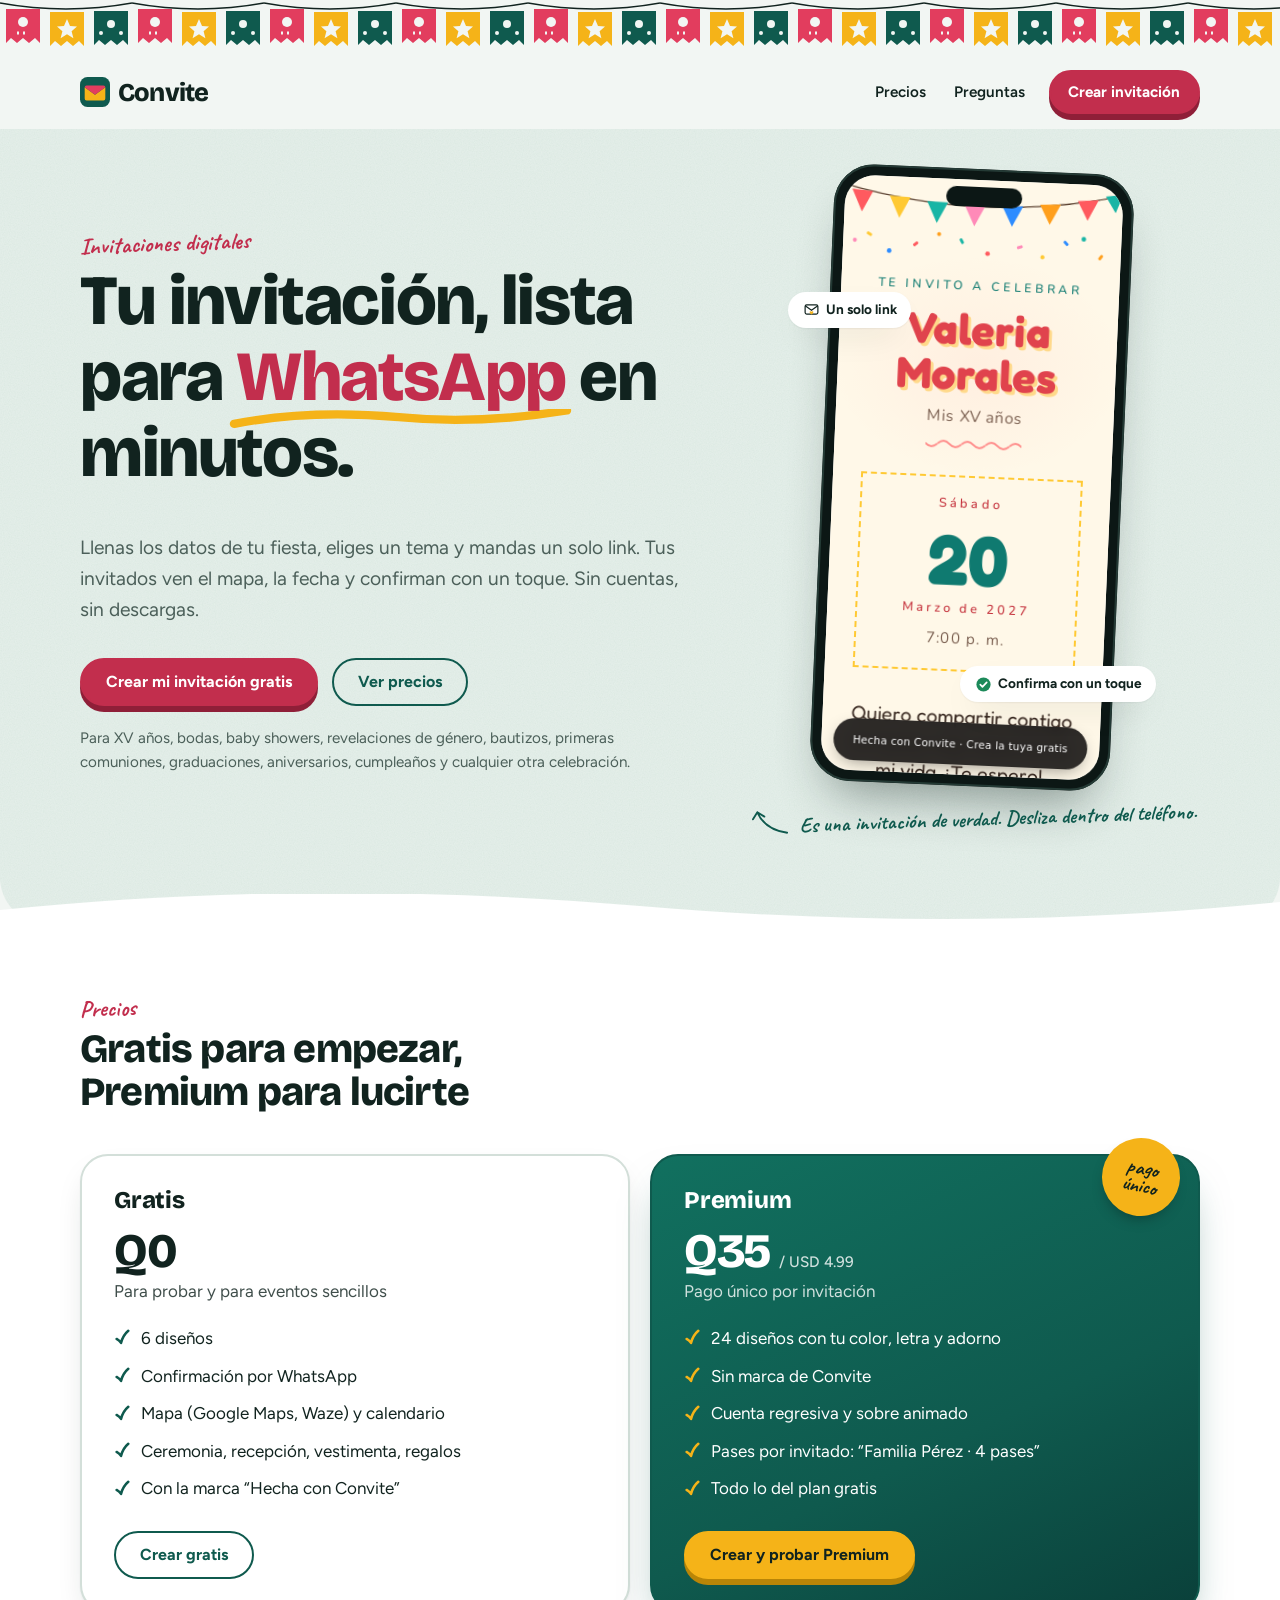
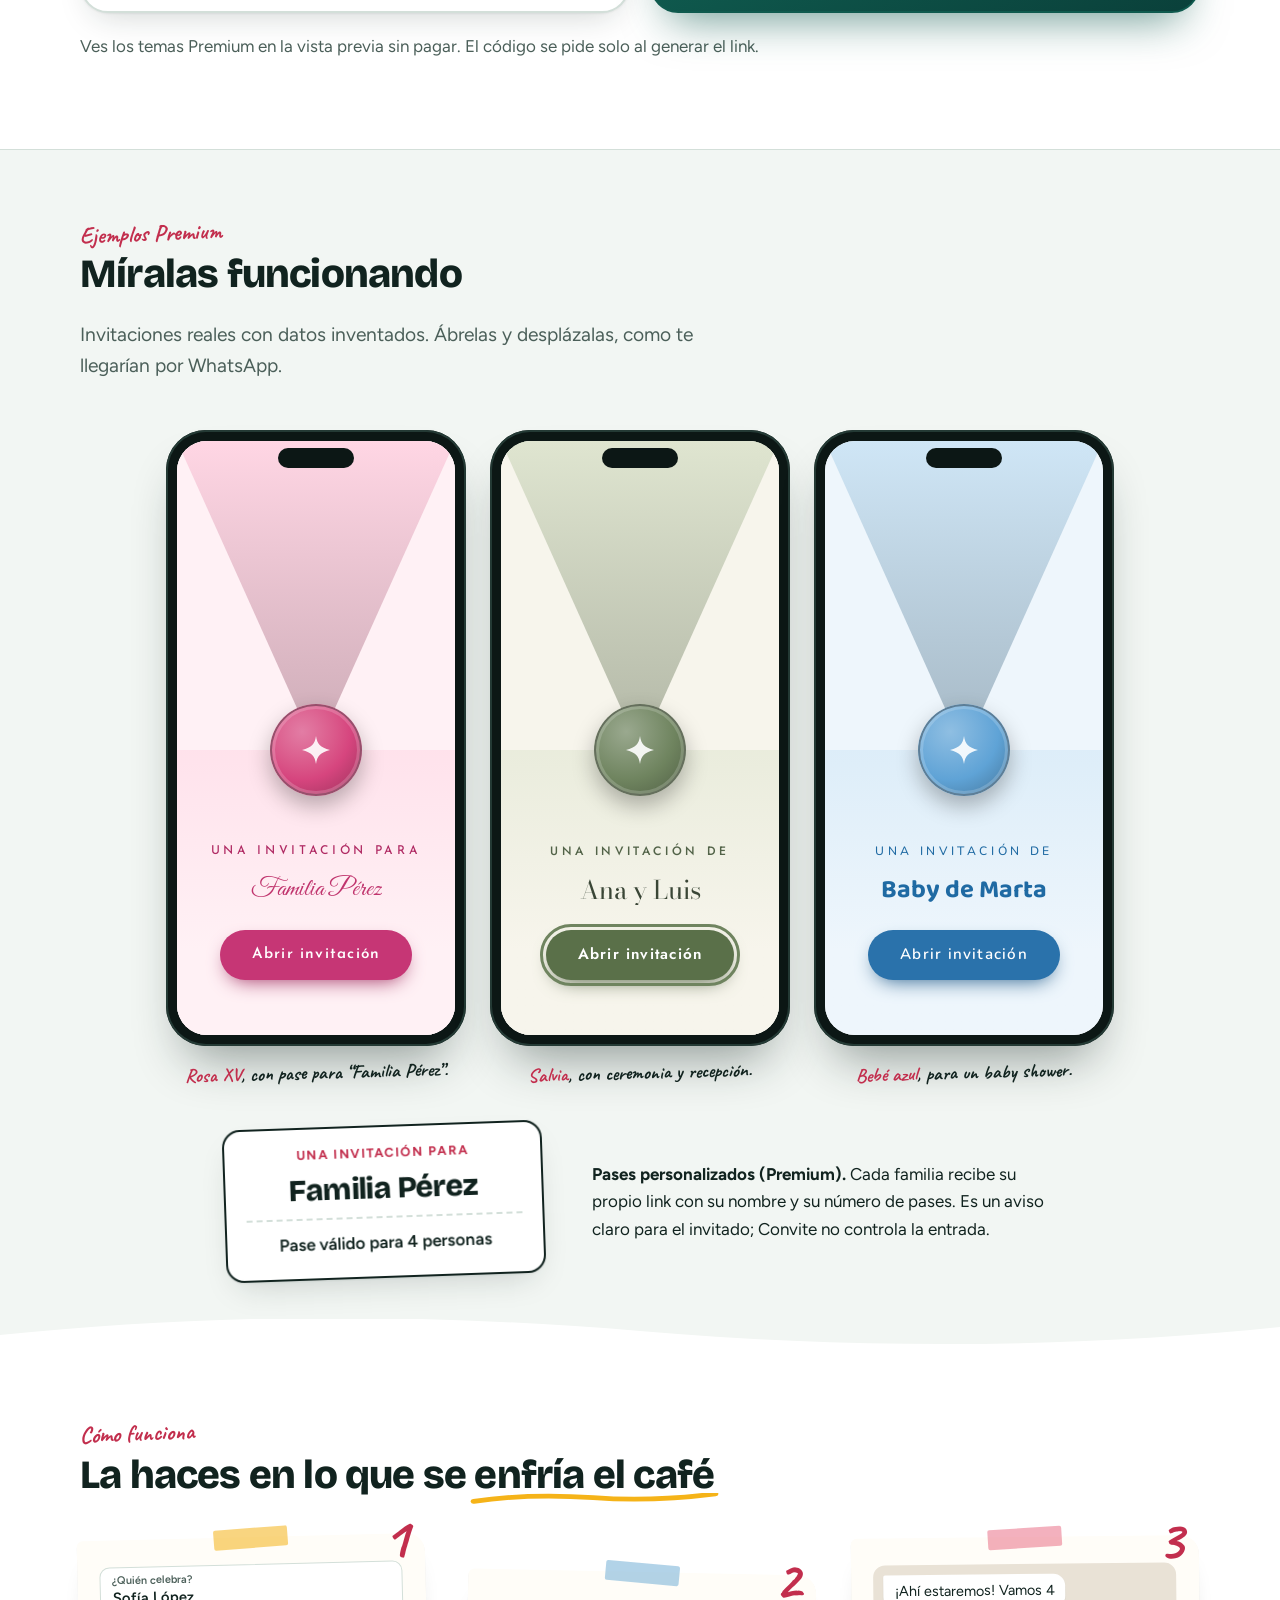
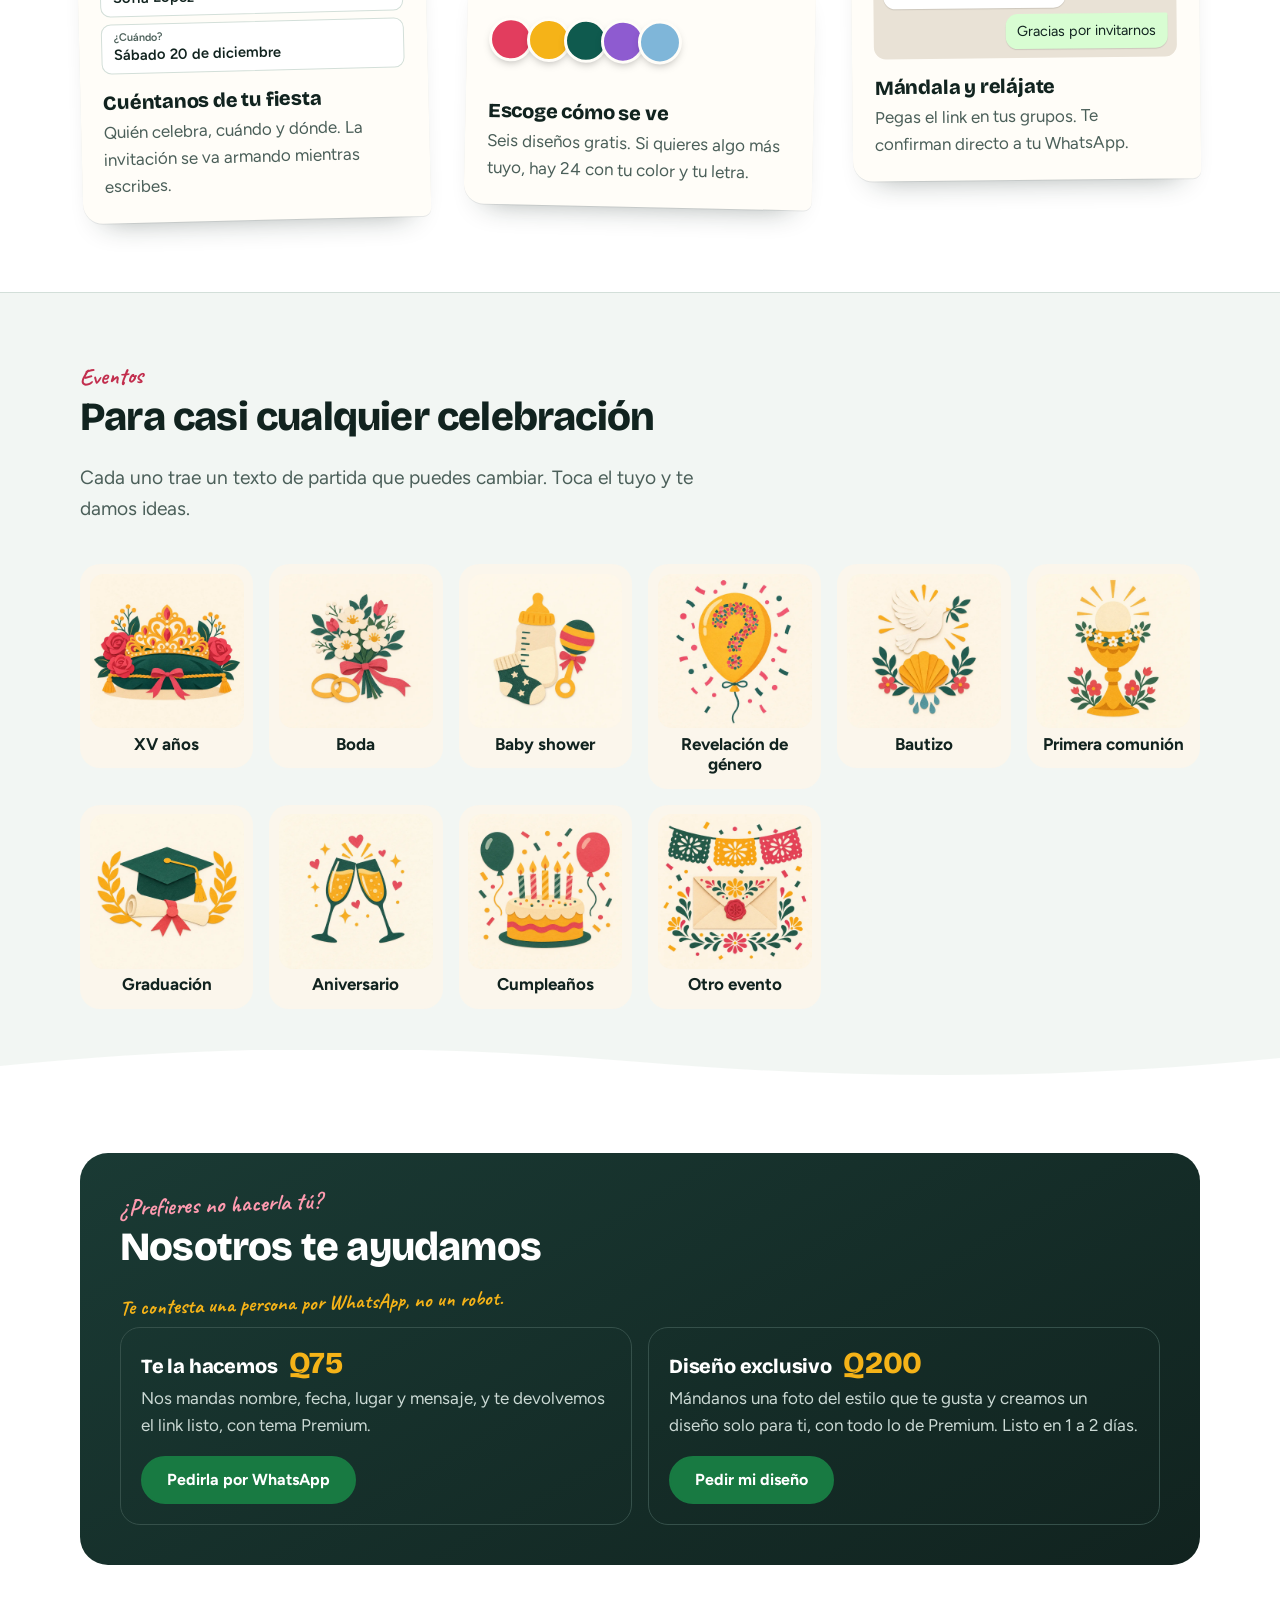
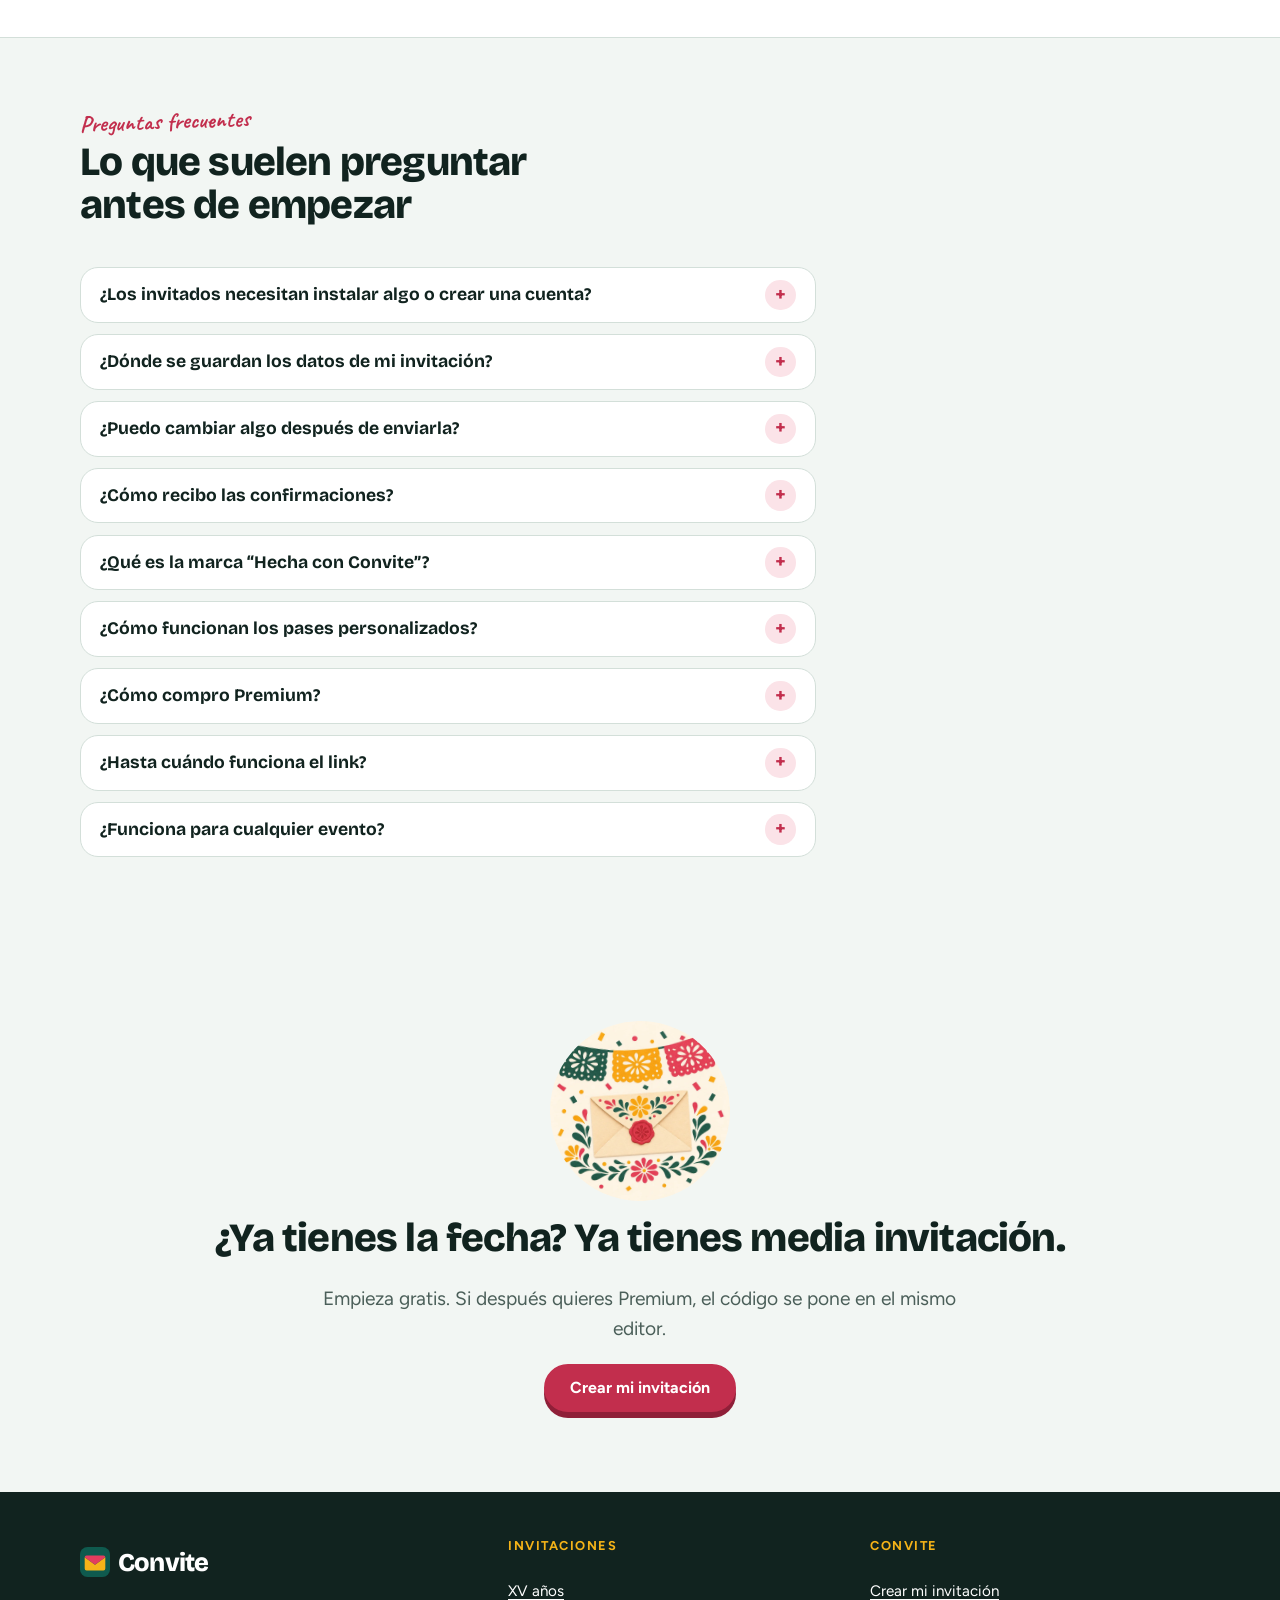
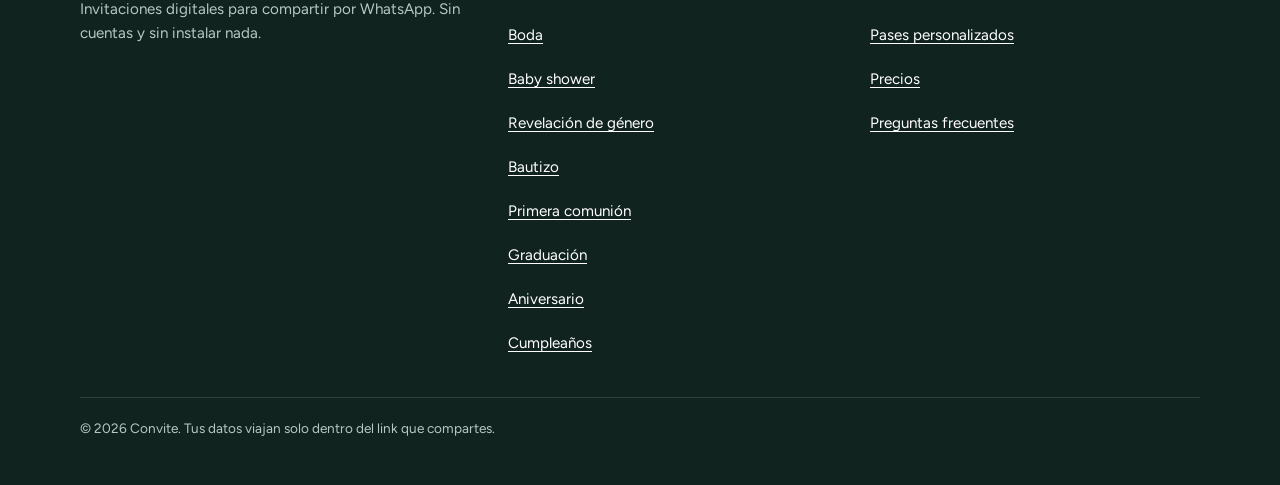
==== commit 061220dc: "Portada con toque hecho a mano: etiquetas y notas escritas a mano, papel con textura, sticker de pag" ====
--- a/index.html
+++ b/index.html
@@ -32,13 +32,13 @@
 <section class="hero"><div class="wrap">
 <div>
 <p class="eyebrow">Invitaciones digitales</p>
-<h1>Tu invitación, lista para <em>WhatsApp</em> en minutos.</h1>
+<h1>Tu invitación, lista para <em class="scribble">WhatsApp</em> en minutos.</h1>
 <p class="lead">Llenas los datos de tu fiesta, eliges un tema y mandas un solo link. Tus invitados ven el mapa, la fecha y confirman con un toque. Sin cuentas, sin descargas.</p>
 <div class="cta"><a class="btn btn--main" href="crear.html">Crear mi invitación gratis</a><a class="btn" href="#precios">Ver precios</a></div>
 <p class="note">Para XV años, bodas, baby showers, revelaciones de género, bautizos, primeras comuniones, graduaciones, aniversarios, cumpleaños y cualquier otra celebración.</p>
 </div>
 <div class="phone-stage"><span class="chip chip--a" aria-hidden="true"><svg class="ico" aria-hidden="true"><use href="img/icons.svg#ic-sobre"/></svg>Un solo link</span><span class="chip chip--b" aria-hidden="true"><svg class="ico" aria-hidden="true"><use href="img/icons.svg#ic-check"/></svg>Confirma con un toque</span><div class="phone"><iframe src="i.html#[base64]" title="Ejemplo de invitación de XV años, con tema Fiesta" loading="lazy"></iframe></div>
-<p class="phone-cap">Esto es una invitación real, con tema Fiesta. Desplázala dentro del teléfono.</p></div>
+<p class="phone-cap"><svg class="hand-arrow" viewBox="0 0 60 40" aria-hidden="true"><path d="M52 36C40 34 22 28 14 8M14 8l-6 9M14 8l9 6"/></svg>Es una invitación de verdad. Desliza dentro del teléfono.</p></div>
 </div></section>
 
 <section class="block alt" id="precios"><div class="wrap">
@@ -47,7 +47,7 @@
 <article class="plan"><h3>Gratis</h3><p class="price">Q0</p><p class="sub">Para probar y para eventos sencillos</p>
 <ul><li>6 diseños</li><li>Confirmación por WhatsApp</li><li>Mapa (Google Maps, Waze) y calendario</li><li>Ceremonia, recepción, vestimenta, regalos</li><li>Con la marca “Hecha con Convite”</li></ul>
 <a class="btn" href="crear.html">Crear gratis</a></article>
-<article class="plan plan--pro"><h3>Premium</h3><p class="price">Q35 <small>/ USD 4.99</small></p><p class="sub">Pago único por invitación</p>
+<article class="plan plan--pro"><span class="sticker" aria-hidden="true">pago<br>único</span><h3>Premium</h3><p class="price">Q35 <small>/ USD 4.99</small></p><p class="sub">Pago único por invitación</p>
 <ul><li>24 diseños con tu color, letra y adorno</li><li>Sin marca de Convite</li><li>Cuenta regresiva y sobre animado</li><li>Pases por invitado: “Familia Pérez · 4 pases”</li><li>Todo lo del plan gratis</li></ul>
 <a class="btn btn--main" href="crear.html">Crear y probar Premium</a></article>
 </div>
@@ -86,7 +86,7 @@
 
 <section class="block alt" id="servicio"><div class="wrap">
 <div class="service">
-<div><p class="eyebrow">¿Prefieres no hacerla tú?</p><h2>Nosotros te ayudamos</h2></div>
+<div><p class="eyebrow">¿Prefieres no hacerla tú?</p><h2>Nosotros te ayudamos</h2><p class="human-note">Te contesta una persona por WhatsApp, no un robot.</p></div>
 <div class="svc-opts">
 <div class="svc"><h3>Te la hacemos <span class="q">Q75</span></h3>
 <p>Nos mandas nombre, fecha, lugar y mensaje, y te devolvemos el link listo, con tema Premium.</p>
@@ -103,8 +103,9 @@
 </div></section>
 
 <section class="closing"><div class="wrap">
-<h2>Haz la tuya ahora</h2>
-<p class="lead">Empieza gratis; el código Premium se aplica en el mismo editor.</p>
+<img class="closing-art" src="img/eventos/otro.webp" alt="" width="800" height="800" loading="lazy" decoding="async">
+<h2>¿Ya tienes la fecha? Ya tienes media invitación.</h2>
+<p class="lead">Empieza gratis. Si después quieres Premium, el código se pone en el mismo editor.</p>
 <a class="btn btn--main" href="crear.html">Crear mi invitación</a>
 </div></section>
 </main>
--- a/css/site.css
+++ b/css/site.css
@@ -1,4 +1,4 @@
-﻿/* Convite Â· landing y pÃ¡ginas SEO. Signature: el papel picado sobre la portada. */
+/* Convite · landing y páginas SEO. Signature: el papel picado sobre la portada. */
 :root {
   --bg: #f2f6f3;
   --paper: #ffffff;
@@ -24,7 +24,7 @@
 .skip { position: absolute; left: -999px; top: 0; background: var(--ink); color: #fff; padding: .6rem 1rem; z-index: 99; }
 .skip:focus { left: 0; }
 
-/* TipografÃ­a */
+/* Tipografía */
 h1, h2, h3 { font-family: var(--display); line-height: 1.08; letter-spacing: -.02em; margin: 0 0 .6em; font-weight: 800; text-wrap: balance; }
 h1 { font-size: clamp(2.4rem, 7.5vw, 4.4rem); }
 h2 { font-size: clamp(1.7rem, 4.5vw, 2.5rem); }
@@ -109,7 +109,7 @@
 .faq summary { cursor: pointer; min-height: 44px; font: 700 1.1rem/1.35 var(--display); list-style: none; display: flex; justify-content: space-between; gap: 1rem; }
 .faq summary::-webkit-details-marker { display: none; }
 .faq summary::after { content: "+"; font-size: 1.5rem; line-height: 1; color: var(--flor); }
-.faq details[open] summary::after { content: "â€“"; }
+.faq details[open] summary::after { content: "–"; }
 .faq details p { margin: .8rem 0 0; color: var(--muted); }
 
 /* Cierre y pie */
@@ -125,7 +125,7 @@
 footer.foot .logo { color: #fff; margin-bottom: .8rem; }
 .fine { margin-top: 2rem; padding-top: 1.25rem; border-top: 1px solid #2c423c; font-size: .85rem; }
 
-/* PÃ¡ginas SEO */
+/* Páginas SEO */
 .crumbs { font-size: .9rem; color: var(--muted); padding-top: 1rem; }
 .crumbs a { color: var(--muted); display: inline-block; padding-block: .75rem; }
 .crumbs { padding-top: .4rem; }
@@ -221,7 +221,7 @@
 @keyframes faqin { from { opacity: 0; transform: translateY(-6px); } to { opacity: 1; transform: none; } }
 
 
-/* design review: home mÃ¡s corta en celulares */
+/* design review: home más corta en celulares */
 .plans { align-items: stretch; }
 .plan--pro { position: relative; }
 @media (max-width: 799px) {
@@ -269,7 +269,7 @@
 .chip .ico { width: 1.25em; height: 1.25em; }
 .chip--b .ico { color: #fff; --ico-accent: var(--verde, #1c8a5a); }
 
-/* CÃ³mo funciona: notas de papel con nÃºmero a mano, no tarjetas en fila */
+/* Cómo funciona: notas de papel con número a mano, no tarjetas en fila */
 .scribble { position: relative; white-space: nowrap; isolation: isolate; }
 .scribble::after { content: ""; position: absolute; left: -2%; right: -2%; bottom: -.18em; height: .32em; background: url("data:image/svg+xml,%3Csvg xmlns='http://www.w3.org/2000/svg' viewBox='0 0 200 14' preserveAspectRatio='none'%3E%3Cpath d='M3 9c30-6 62-7 96-4 30 3 62 2 98-4' fill='none' stroke='%23f5b318' stroke-width='5' stroke-linecap='round'/%3E%3C/svg%3E") center / 100% 100% no-repeat; z-index: -1; }
 .steps { list-style: none; margin: 0; padding: 0; display: grid; gap: 2.2rem 2.4rem; counter-reset: s; }
@@ -321,3 +321,26 @@
 
 /* Páginas de evento: ilustración arriba del cuadro verde */
 .side-art { display: block; width: calc(100% + 1rem); max-width: none; height: auto; margin: -1.25rem -.5rem 1rem; border-radius: 16px; background: #fbf6ec; rotate: -1.5deg; box-shadow: 0 14px 26px -16px rgba(0,0,0,.5); }
+
+/* ===== Toque hecho a mano (resto de la portada) ===== */
+.eyebrow { font: 700 1.45rem/1 "Caveat", "Segoe Print", cursive; letter-spacing: 0; text-transform: none; color: var(--flor); display: inline-block; rotate: -2deg; margin-bottom: .5rem; }
+.service .eyebrow { color: #ff9bb0; }
+.hero h1 .scribble { color: var(--flor); }
+.hero { background: #e6f1eb url("data:image/svg+xml,%3Csvg xmlns='http://www.w3.org/2000/svg' width='160' height='160'%3E%3Cfilter id='n'%3E%3CfeTurbulence type='fractalNoise' baseFrequency='.85' numOctaves='2' stitchTiles='stitch'/%3E%3CfeColorMatrix values='0 0 0 0 .07 0 0 0 0 .14 0 0 0 0 .12 0 0 0 .07 0'/%3E%3C/filter%3E%3Crect width='160' height='160' filter='url(%23n)'/%3E%3C/svg%3E"); }
+.hero::before, .hero::after { display: none; }
+.phone-cap { font: 700 1.3rem/1.15 "Caveat", "Segoe Print", cursive; color: var(--jade); display: flex; align-items: flex-start; gap: .4rem; rotate: -2deg; }
+.hand-arrow { width: 46px; height: 32px; flex: none; fill: none; stroke: var(--jade); stroke-width: 2.4; stroke-linecap: round; stroke-linejoin: round; margin-top: -.6rem; }
+.plan li::before { width: 1.05rem; height: 1.05rem; top: .25em; border-radius: 0; rotate: -6deg; scale: 1; background: var(--jade); -webkit-mask: url("data:image/svg+xml,%3Csvg xmlns='http://www.w3.org/2000/svg' viewBox='0 0 20 20'%3E%3Cpath d='M3 11c2 1.5 3.4 3 4.6 5C10 10 13 6 17.5 3' fill='none' stroke='%23000' stroke-width='3' stroke-linecap='round' stroke-linejoin='round'/%3E%3C/svg%3E") center / contain no-repeat; mask: url("data:image/svg+xml,%3Csvg xmlns='http://www.w3.org/2000/svg' viewBox='0 0 20 20'%3E%3Cpath d='M3 11c2 1.5 3.4 3 4.6 5C10 10 13 6 17.5 3' fill='none' stroke='%23000' stroke-width='3' stroke-linecap='round' stroke-linejoin='round'/%3E%3C/svg%3E") center / contain no-repeat; }
+.plan--pro { overflow: visible; }
+.sticker { position: absolute; top: -18px; right: 18px; z-index: 2; display: grid; place-items: center; width: 78px; height: 78px; border-radius: 50%; background: var(--sol); color: var(--ink); font: 700 1.25rem/.9 "Caveat", "Segoe Print", cursive; text-align: center; rotate: 12deg; box-shadow: 0 8px 16px -8px rgba(0,0,0,.45); }
+.gallery figcaption { font: 700 1.2rem/1.2 "Caveat", "Segoe Print", cursive; color: var(--ink); rotate: -1.5deg; }
+.gallery figcaption strong { color: var(--flor); }
+.human-note { margin: .8rem 0 0; font: 700 1.3rem/1.2 "Caveat", "Segoe Print", cursive; color: var(--sol); rotate: -1.5deg; }
+.closing { background: none; }
+.closing-art { display: block; width: 180px; height: auto; margin: 0 auto 1rem; border-radius: 50%; rotate: -4deg; }
+@media (max-width: 640px) {
+  .eyebrow { font-size: 1.3rem; }
+  .sticker { width: 64px; height: 64px; font-size: 1.05rem; top: -14px; right: 12px; }
+  .plan--pro .price { margin-right: 3.6rem; }
+  .closing-art { width: 130px; }
+}
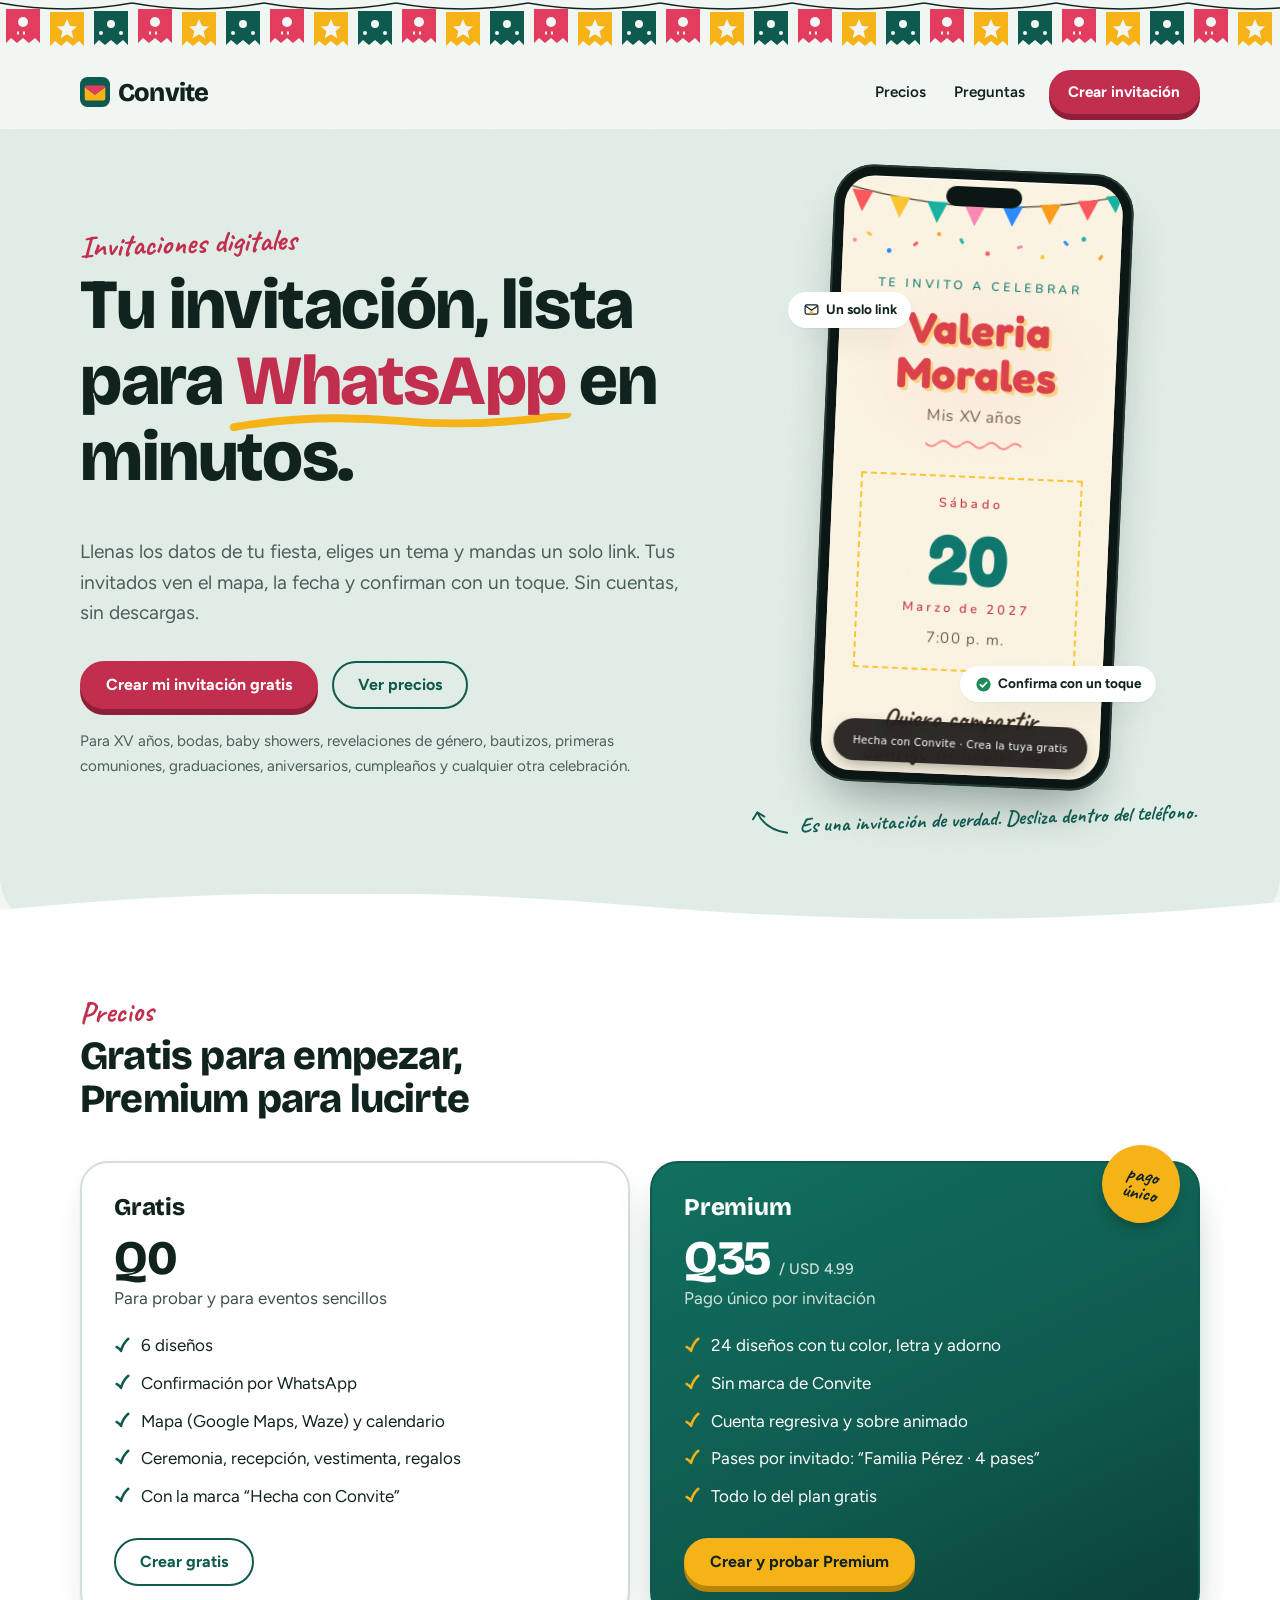
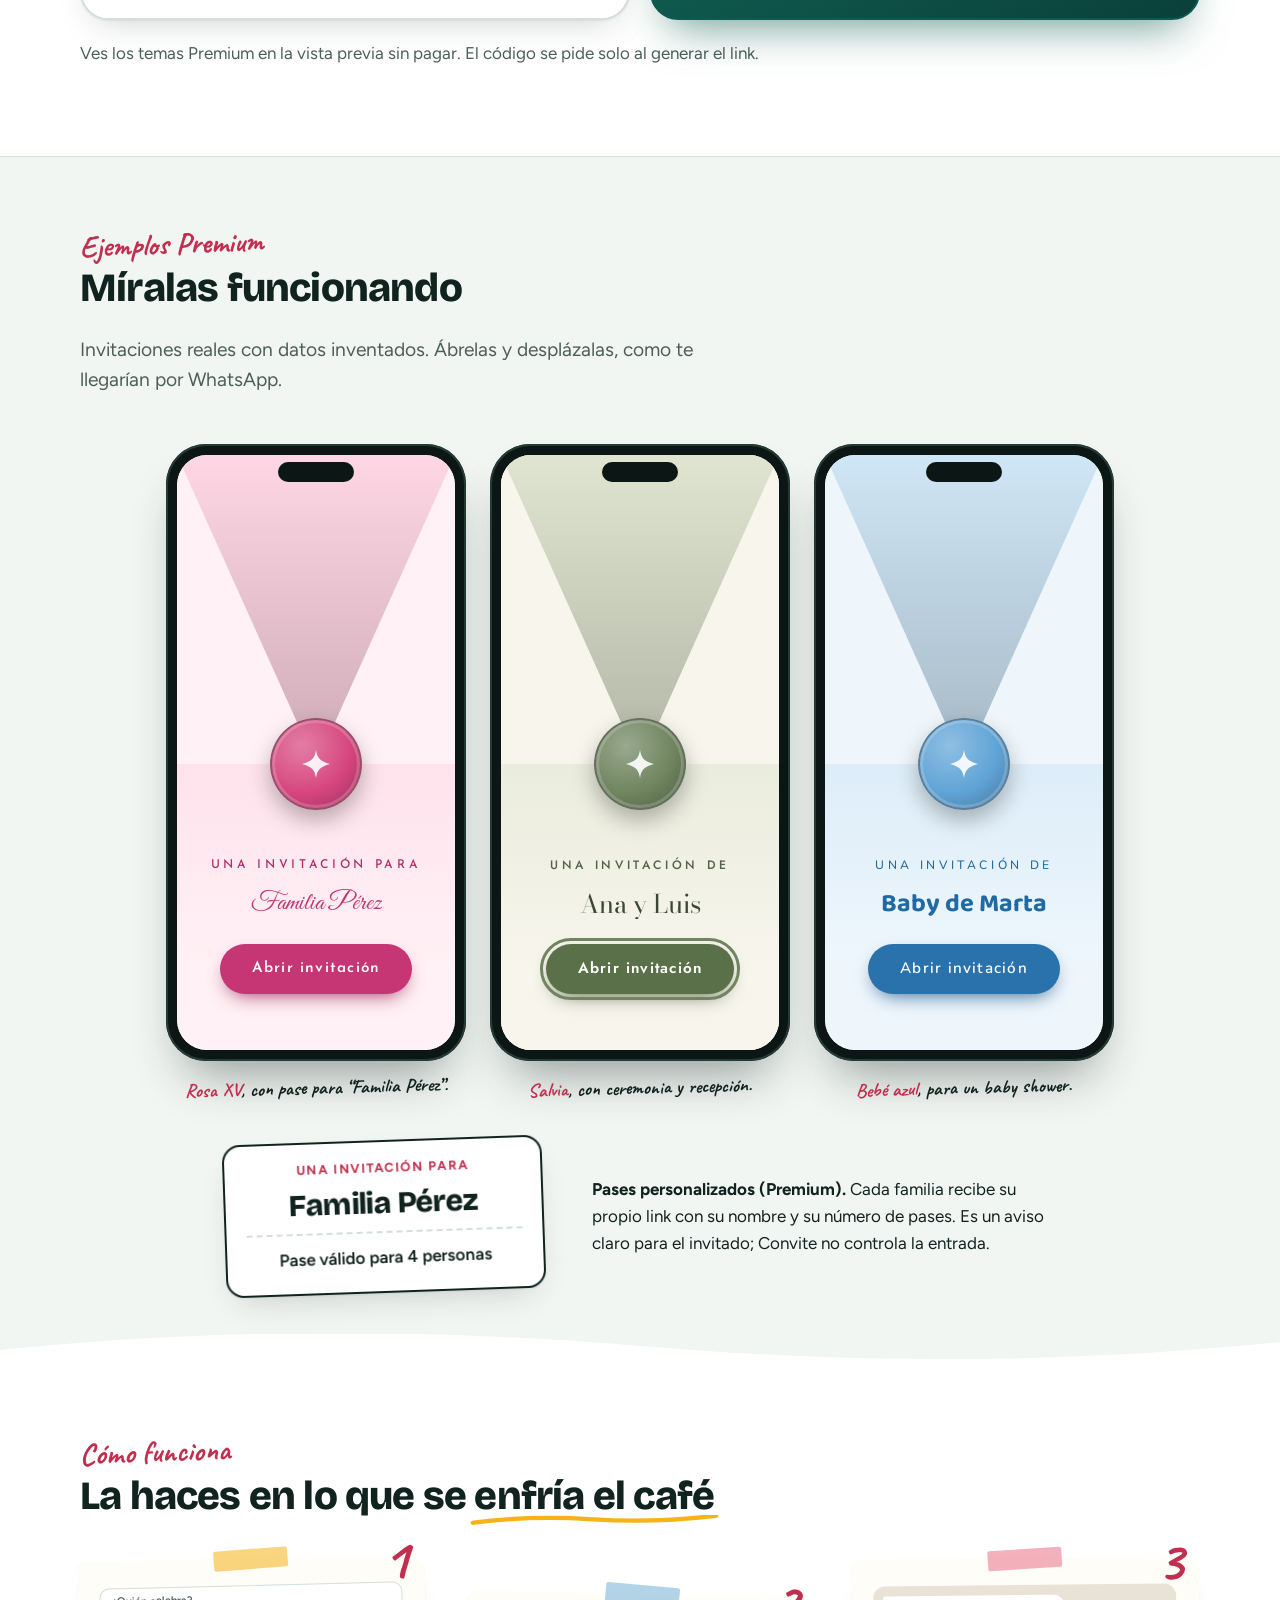
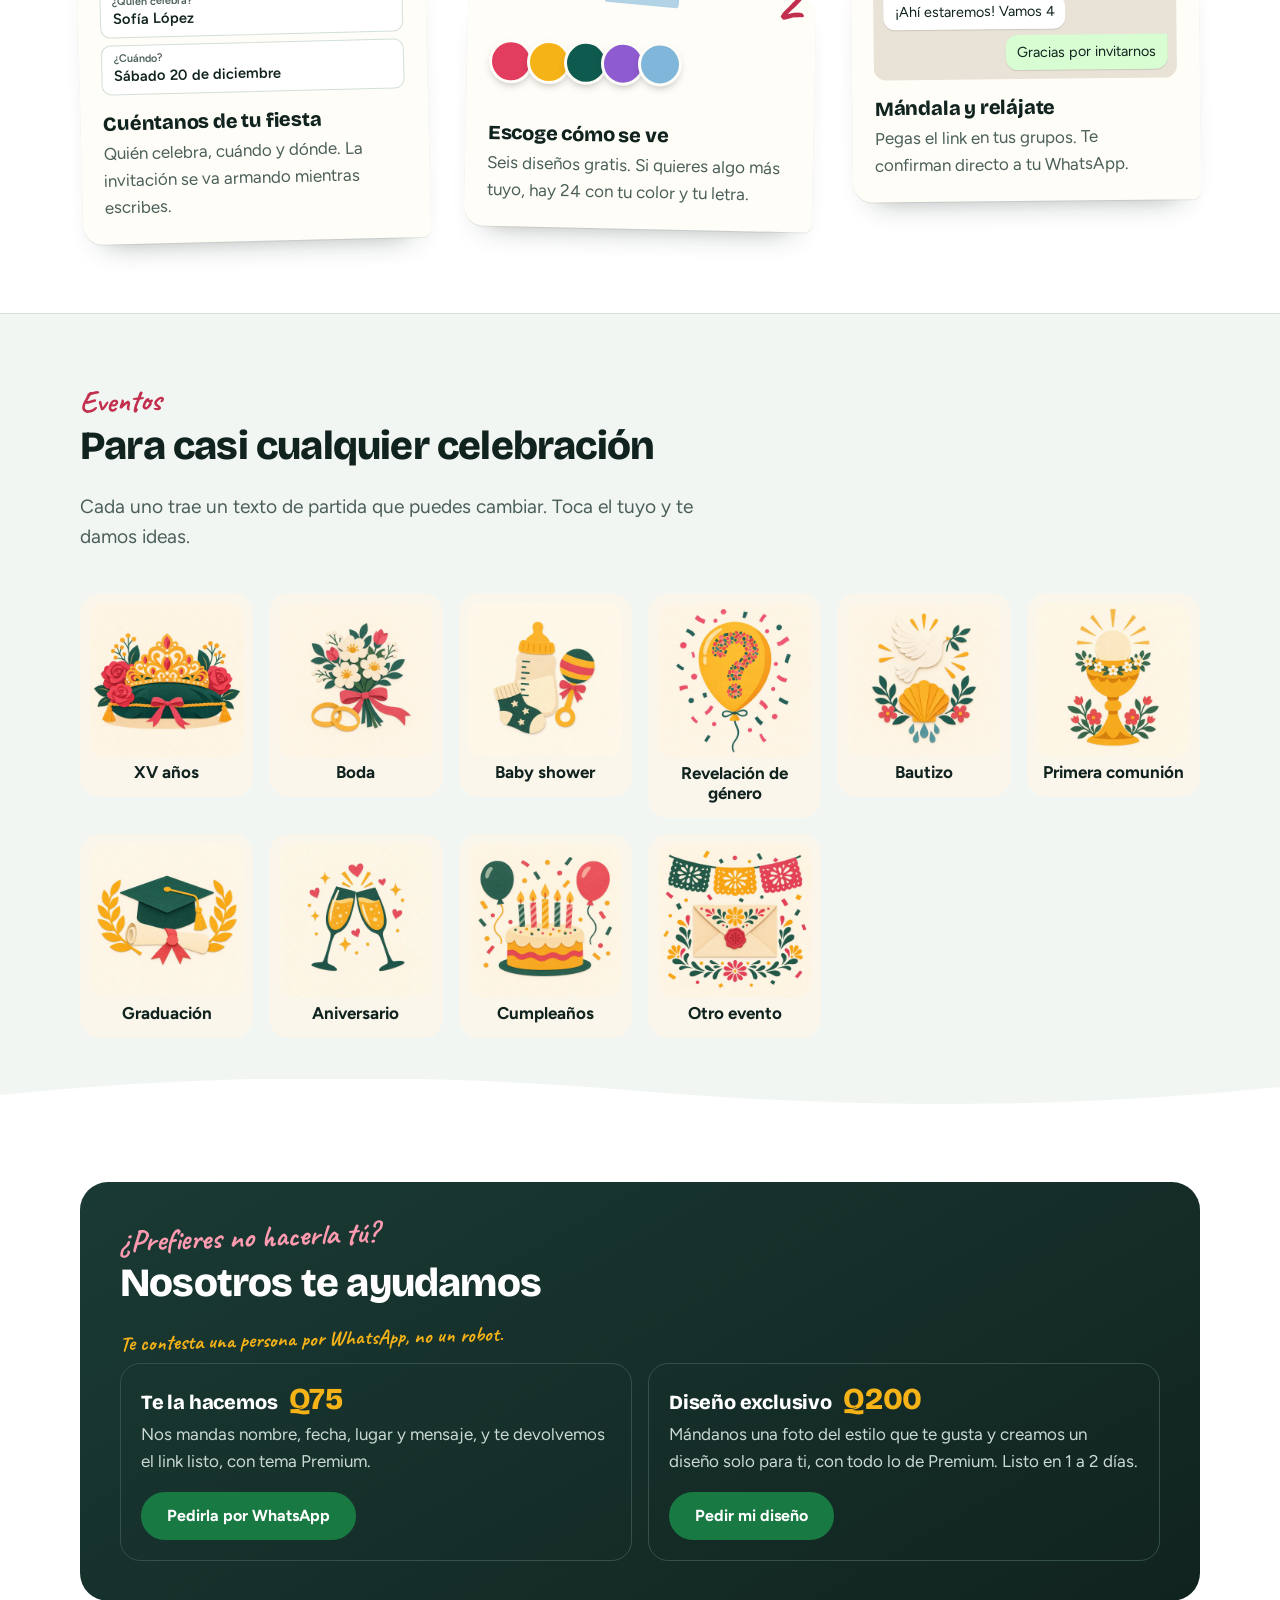
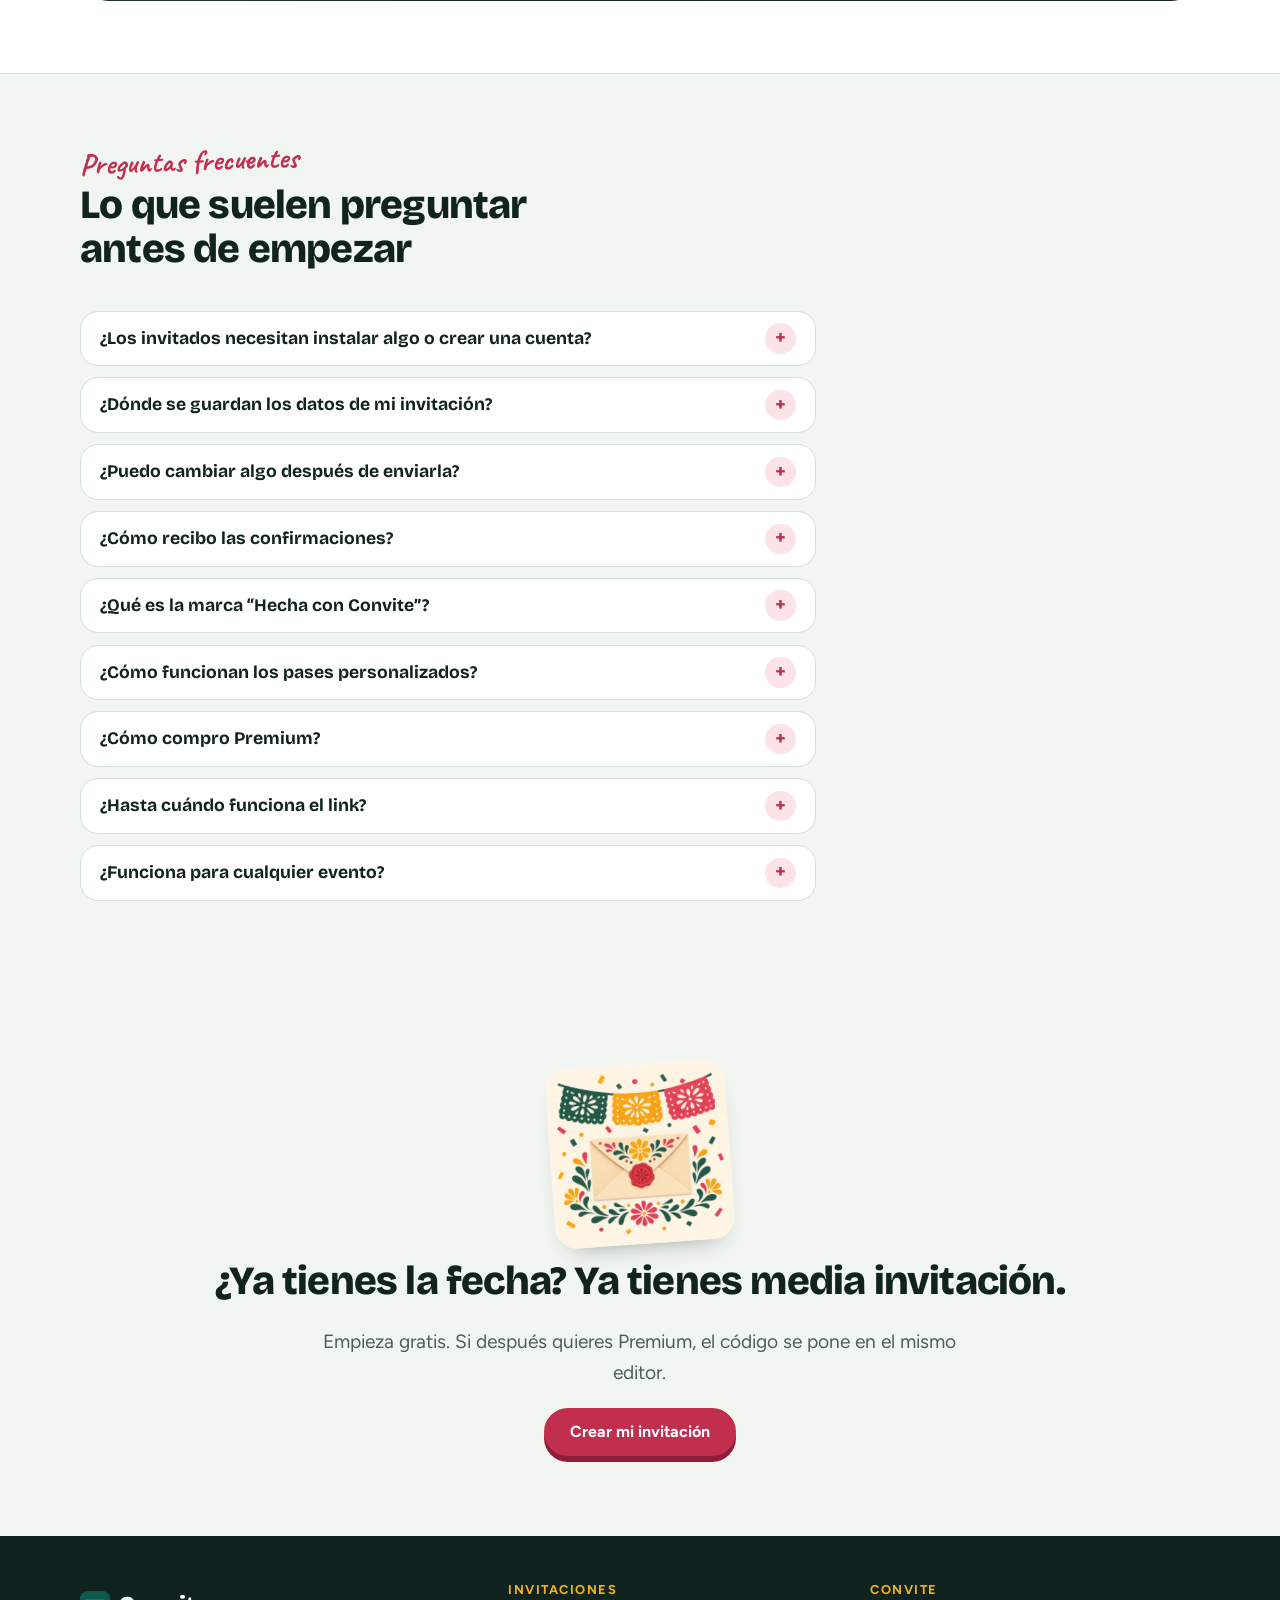
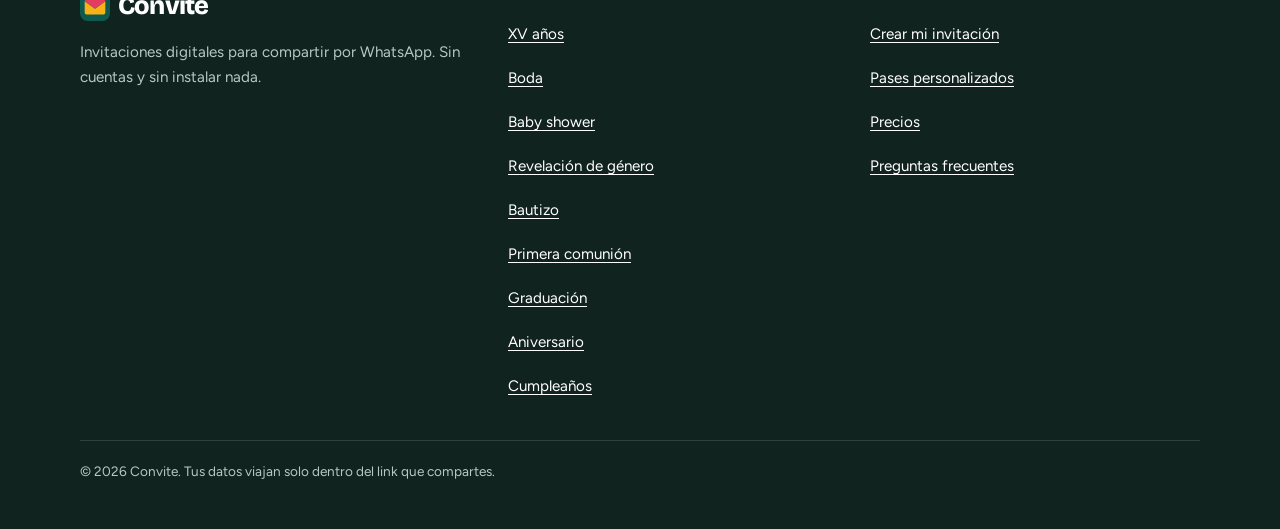
==== commit 0d35b32b: "Editar mi invitacion: pegar el link recarga todo en el editor, Premium incluido Co-Authored-By: Clau" ====
--- a/index.html
+++ b/index.html
@@ -19,7 +19,7 @@
 <meta name="twitter:card" content="summary_large_image">
 <link rel="preconnect" href="https://fonts.googleapis.com"><link rel="preconnect" href="https://fonts.gstatic.com" crossorigin><link href="https://fonts.googleapis.com/css2?family=Bricolage+Grotesque:opsz,wght@12..96,700;12..96,800&family=Figtree:wght@400;600;700&family=Caveat:wght@700&display=swap" rel="stylesheet">
 <link rel="stylesheet" href="css/site.css">
-<script type="application/ld+json">{"@context":"https://schema.org","@graph":[{"@type":"WebSite","name":"Convite","url":"https://wallasgms.github.io/convite/","inLanguage":"es"},{"@type":"FAQPage","mainEntity":[{"@type":"Question","name":"¿Los invitados necesitan instalar algo o crear una cuenta?","acceptedAnswer":{"@type":"Answer","text":"No. Reciben un link por WhatsApp, lo abren en el navegador del celular y ven la invitación. Para confirmar, tocan un botón que abre WhatsApp contigo."}},{"@type":"Question","name":"¿Dónde se guardan los datos de mi invitación?","acceptedAnswer":{"@type":"Answer","text":"Dentro del propio link. Convite no tiene base de datos ni cuentas: lo que escribes se comprime y se pone en la dirección. Por eso no hay nada que registrar, y por eso el link es largo."}},{"@type":"Question","name":"¿Puedo cambiar algo después de enviarla?","acceptedAnswer":{"@type":"Answer","text":"El link ya enviado no cambia. Si corriges un dato, generas un link nuevo y lo reenvías. El editor guarda tu borrador en este navegador, así que puedes volver a abrirlo y ajustarlo."}},{"@type":"Question","name":"¿Cómo recibo las confirmaciones?","acceptedAnswer":{"@type":"Answer","text":"Si pones tu WhatsApp, cada invitado verá el botón “Confirmar asistencia”. Les abre un chat contigo con un mensaje ya escrito y solo completan su nombre y cuántas personas van. Las respuestas las ves en tu WhatsApp; Convite no las cuenta por ti."}},{"@type":"Question","name":"¿Qué es la marca “Hecha con Convite”?","acceptedAnswer":{"@type":"Answer","text":"En el plan gratis aparece una barra abajo de la invitación con ese texto y un enlace para crear una propia. En Premium no aparece."}},{"@type":"Question","name":"¿Cómo funcionan los pases personalizados?","acceptedAnswer":{"@type":"Answer","text":"Es una función Premium. A cada familia o invitado le mandas un link con su nombre y su número de pases; al abrirlo ven “Familia Pérez” y “Pase válido para 4 personas”. Es un aviso claro para el invitado: Convite no controla la entrada ni cuenta quién llegó."}},{"@type":"Question","name":"¿Cómo compro Premium?","acceptedAnswer":{"@type":"Answer","text":"Por ahora se paga por WhatsApp: escríbenos, pagas Q35 (o USD 4.99) y te enviamos un código que pegas en el editor. Cada código sirve para una invitación."}},{"@type":"Question","name":"¿Hasta cuándo funciona el link?","acceptedAnswer":{"@type":"Answer","text":"Mientras el sitio de Convite esté en línea. Aun así, si es una fecha importante, guarda una captura de pantalla de la invitación como respaldo."}},{"@type":"Question","name":"¿Funciona para cualquier evento?","acceptedAnswer":{"@type":"Answer","text":"Tiene diez tipos: cumpleaños, XV años, boda, baby shower, revelación de género, bautizo, primera comunión, graduación, aniversario y “Otro evento” para lo demás."}}]}]}</script>
+<script type="application/ld+json">{"@context":"https://schema.org","@graph":[{"@type":"WebSite","name":"Convite","url":"https://wallasgms.github.io/convite/","inLanguage":"es"},{"@type":"FAQPage","mainEntity":[{"@type":"Question","name":"¿Los invitados necesitan instalar algo o crear una cuenta?","acceptedAnswer":{"@type":"Answer","text":"No. Reciben un link por WhatsApp, lo abren en el navegador del celular y ven la invitación. Para confirmar, tocan un botón que abre WhatsApp contigo."}},{"@type":"Question","name":"¿Dónde se guardan los datos de mi invitación?","acceptedAnswer":{"@type":"Answer","text":"Dentro del propio link. Convite no tiene base de datos ni cuentas: lo que escribes se comprime y se pone en la dirección. Por eso no hay nada que registrar, y por eso el link es largo."}},{"@type":"Question","name":"¿Puedo cambiar algo después de enviarla?","acceptedAnswer":{"@type":"Answer","text":"El link ya enviado no cambia. Si corriges un dato, generas un link nuevo y lo reenvías. Para editarla desde cualquier teléfono, abre el editor, toca “Edítala con tu link” y pega el link: se carga todo, incluso Premium, sin volver a poner el código."}},{"@type":"Question","name":"¿Cómo recibo las confirmaciones?","acceptedAnswer":{"@type":"Answer","text":"Si pones tu WhatsApp, cada invitado verá el botón “Confirmar asistencia”. Les abre un chat contigo con un mensaje ya escrito y solo completan su nombre y cuántas personas van. Las respuestas las ves en tu WhatsApp; Convite no las cuenta por ti."}},{"@type":"Question","name":"¿Qué es la marca “Hecha con Convite”?","acceptedAnswer":{"@type":"Answer","text":"En el plan gratis aparece una barra abajo de la invitación con ese texto y un enlace para crear una propia. En Premium no aparece."}},{"@type":"Question","name":"¿Cómo funcionan los pases personalizados?","acceptedAnswer":{"@type":"Answer","text":"Es una función Premium. A cada familia o invitado le mandas un link con su nombre y su número de pases; al abrirlo ven “Familia Pérez” y “Pase válido para 4 personas”. Es un aviso claro para el invitado: Convite no controla la entrada ni cuenta quién llegó."}},{"@type":"Question","name":"¿Cómo compro Premium?","acceptedAnswer":{"@type":"Answer","text":"Por ahora se paga por WhatsApp: escríbenos, pagas Q35 (o USD 4.99) y te enviamos un código que pegas en el editor. Cada código sirve para una invitación."}},{"@type":"Question","name":"¿Hasta cuándo funciona el link?","acceptedAnswer":{"@type":"Answer","text":"Mientras el sitio de Convite esté en línea. Aun así, si es una fecha importante, guarda una captura de pantalla de la invitación como respaldo."}},{"@type":"Question","name":"¿Funciona para cualquier evento?","acceptedAnswer":{"@type":"Answer","text":"Tiene diez tipos: cumpleaños, XV años, boda, baby shower, revelación de género, bautizo, primera comunión, graduación, aniversario y “Otro evento” para lo demás."}}]}]}</script>
 </head>
 <body>
 <a class="skip" href="#contenido">Saltar al contenido</a>
@@ -99,7 +99,7 @@
 
 <section class="block" id="preguntas"><div class="wrap">
 <div class="head"><p class="eyebrow">Preguntas frecuentes</p><h2>Lo que suelen preguntar antes de empezar</h2></div>
-<div class="faq"><details><summary>¿Los invitados necesitan instalar algo o crear una cuenta?</summary><p>No. Reciben un link por WhatsApp, lo abren en el navegador del celular y ven la invitación. Para confirmar, tocan un botón que abre WhatsApp contigo.</p></details><details><summary>¿Dónde se guardan los datos de mi invitación?</summary><p>Dentro del propio link. Convite no tiene base de datos ni cuentas: lo que escribes se comprime y se pone en la dirección. Por eso no hay nada que registrar, y por eso el link es largo.</p></details><details><summary>¿Puedo cambiar algo después de enviarla?</summary><p>El link ya enviado no cambia. Si corriges un dato, generas un link nuevo y lo reenvías. El editor guarda tu borrador en este navegador, así que puedes volver a abrirlo y ajustarlo.</p></details><details><summary>¿Cómo recibo las confirmaciones?</summary><p>Si pones tu WhatsApp, cada invitado verá el botón “Confirmar asistencia”. Les abre un chat contigo con un mensaje ya escrito y solo completan su nombre y cuántas personas van. Las respuestas las ves en tu WhatsApp; Convite no las cuenta por ti.</p></details><details><summary>¿Qué es la marca “Hecha con Convite”?</summary><p>En el plan gratis aparece una barra abajo de la invitación con ese texto y un enlace para crear una propia. En Premium no aparece.</p></details><details><summary>¿Cómo funcionan los pases personalizados?</summary><p>Es una función Premium. A cada familia o invitado le mandas un link con su nombre y su número de pases; al abrirlo ven “Familia Pérez” y “Pase válido para 4 personas”. Es un aviso claro para el invitado: Convite no controla la entrada ni cuenta quién llegó.</p></details><details><summary>¿Cómo compro Premium?</summary><p>Por ahora se paga por WhatsApp: escríbenos, pagas Q35 (o USD 4.99) y te enviamos un código que pegas en el editor. Cada código sirve para una invitación.</p></details><details><summary>¿Hasta cuándo funciona el link?</summary><p>Mientras el sitio de Convite esté en línea. Aun así, si es una fecha importante, guarda una captura de pantalla de la invitación como respaldo.</p></details><details><summary>¿Funciona para cualquier evento?</summary><p>Tiene diez tipos: cumpleaños, XV años, boda, baby shower, revelación de género, bautizo, primera comunión, graduación, aniversario y “Otro evento” para lo demás.</p></details></div>
+<div class="faq"><details><summary>¿Los invitados necesitan instalar algo o crear una cuenta?</summary><p>No. Reciben un link por WhatsApp, lo abren en el navegador del celular y ven la invitación. Para confirmar, tocan un botón que abre WhatsApp contigo.</p></details><details><summary>¿Dónde se guardan los datos de mi invitación?</summary><p>Dentro del propio link. Convite no tiene base de datos ni cuentas: lo que escribes se comprime y se pone en la dirección. Por eso no hay nada que registrar, y por eso el link es largo.</p></details><details><summary>¿Puedo cambiar algo después de enviarla?</summary><p>El link ya enviado no cambia. Si corriges un dato, generas un link nuevo y lo reenvías. Para editarla desde cualquier teléfono, abre el editor, toca “Edítala con tu link” y pega el link: se carga todo, incluso Premium, sin volver a poner el código.</p></details><details><summary>¿Cómo recibo las confirmaciones?</summary><p>Si pones tu WhatsApp, cada invitado verá el botón “Confirmar asistencia”. Les abre un chat contigo con un mensaje ya escrito y solo completan su nombre y cuántas personas van. Las respuestas las ves en tu WhatsApp; Convite no las cuenta por ti.</p></details><details><summary>¿Qué es la marca “Hecha con Convite”?</summary><p>En el plan gratis aparece una barra abajo de la invitación con ese texto y un enlace para crear una propia. En Premium no aparece.</p></details><details><summary>¿Cómo funcionan los pases personalizados?</summary><p>Es una función Premium. A cada familia o invitado le mandas un link con su nombre y su número de pases; al abrirlo ven “Familia Pérez” y “Pase válido para 4 personas”. Es un aviso claro para el invitado: Convite no controla la entrada ni cuenta quién llegó.</p></details><details><summary>¿Cómo compro Premium?</summary><p>Por ahora se paga por WhatsApp: escríbenos, pagas Q35 (o USD 4.99) y te enviamos un código que pegas en el editor. Cada código sirve para una invitación.</p></details><details><summary>¿Hasta cuándo funciona el link?</summary><p>Mientras el sitio de Convite esté en línea. Aun así, si es una fecha importante, guarda una captura de pantalla de la invitación como respaldo.</p></details><details><summary>¿Funciona para cualquier evento?</summary><p>Tiene diez tipos: cumpleaños, XV años, boda, baby shower, revelación de género, bautizo, primera comunión, graduación, aniversario y “Otro evento” para lo demás.</p></details></div>
 </div></section>
 
 <section class="closing"><div class="wrap">
--- a/css/site.css
+++ b/css/site.css
@@ -323,7 +323,7 @@
 .side-art { display: block; width: calc(100% + 1rem); max-width: none; height: auto; margin: -1.25rem -.5rem 1rem; border-radius: 16px; background: #fbf6ec; rotate: -1.5deg; box-shadow: 0 14px 26px -16px rgba(0,0,0,.5); }
 
 /* ===== Toque hecho a mano (resto de la portada) ===== */
-.eyebrow { font: 700 1.45rem/1 "Caveat", "Segoe Print", cursive; letter-spacing: 0; text-transform: none; color: var(--flor); display: inline-block; rotate: -2deg; margin-bottom: .5rem; }
+.eyebrow { font: 700 1.9rem/1 "Caveat", "Segoe Print", cursive; letter-spacing: 0; text-transform: none; color: var(--flor); display: inline-block; rotate: -2deg; margin-bottom: .5rem; }
 .service .eyebrow { color: #ff9bb0; }
 .hero h1 .scribble { color: var(--flor); }
 .hero { background: #e6f1eb url("data:image/svg+xml,%3Csvg xmlns='http://www.w3.org/2000/svg' width='160' height='160'%3E%3Cfilter id='n'%3E%3CfeTurbulence type='fractalNoise' baseFrequency='.85' numOctaves='2' stitchTiles='stitch'/%3E%3CfeColorMatrix values='0 0 0 0 .07 0 0 0 0 .14 0 0 0 0 .12 0 0 0 .07 0'/%3E%3C/filter%3E%3Crect width='160' height='160' filter='url(%23n)'/%3E%3C/svg%3E"); }
@@ -337,10 +337,9 @@
 .gallery figcaption strong { color: var(--flor); }
 .human-note { margin: .8rem 0 0; font: 700 1.3rem/1.2 "Caveat", "Segoe Print", cursive; color: var(--sol); rotate: -1.5deg; }
 .closing { background: none; }
-.closing-art { display: block; width: 180px; height: auto; margin: 0 auto 1rem; border-radius: 50%; rotate: -4deg; }
+.closing-art { display: block; width: 180px; height: auto; margin: 0 auto 1rem; border-radius: 22px; rotate: -4deg; box-shadow: 0 14px 26px -18px rgba(17,35,31,.5); }
 @media (max-width: 640px) {
-  .eyebrow { font-size: 1.3rem; }
-  .sticker { width: 64px; height: 64px; font-size: 1.05rem; top: -14px; right: 12px; }
-  .plan--pro .price { margin-right: 3.6rem; }
+  .eyebrow { font-size: 1.65rem; }
+  .sticker { display: none; }
   .closing-art { width: 130px; }
 }
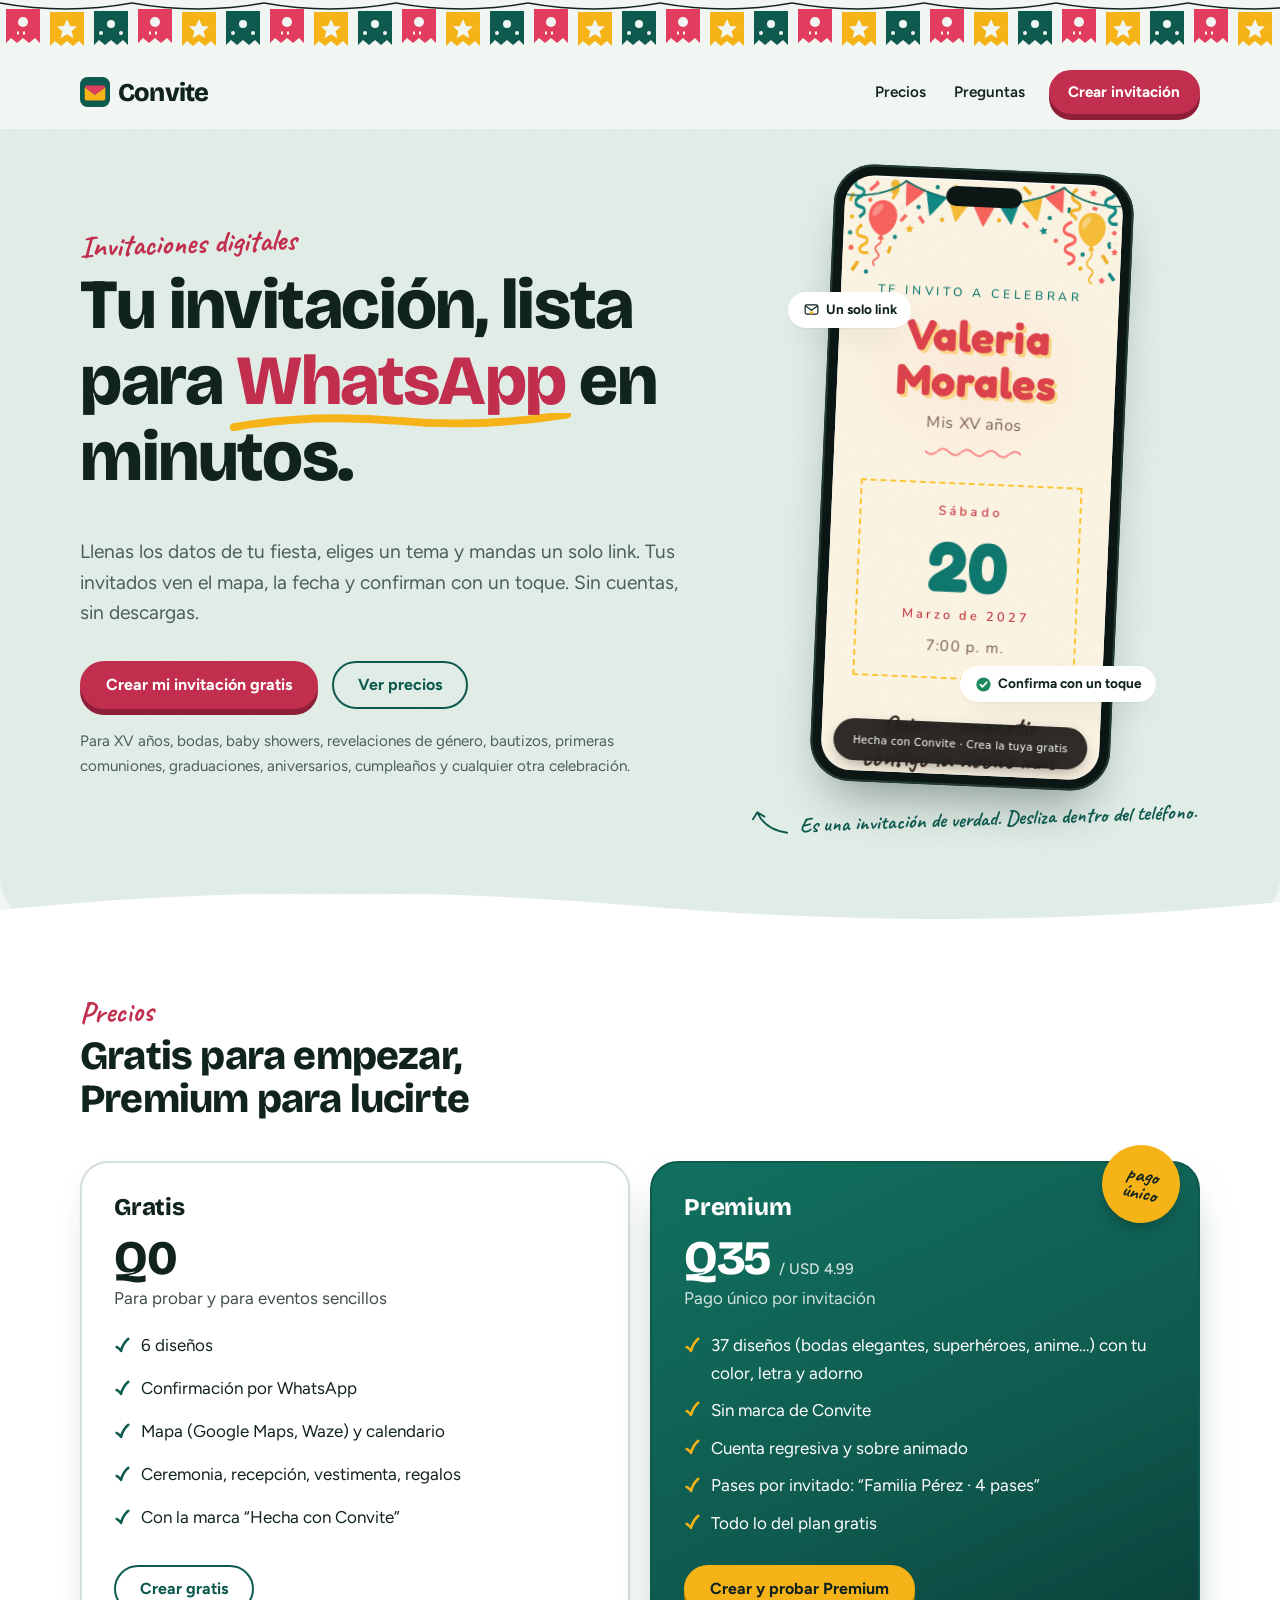
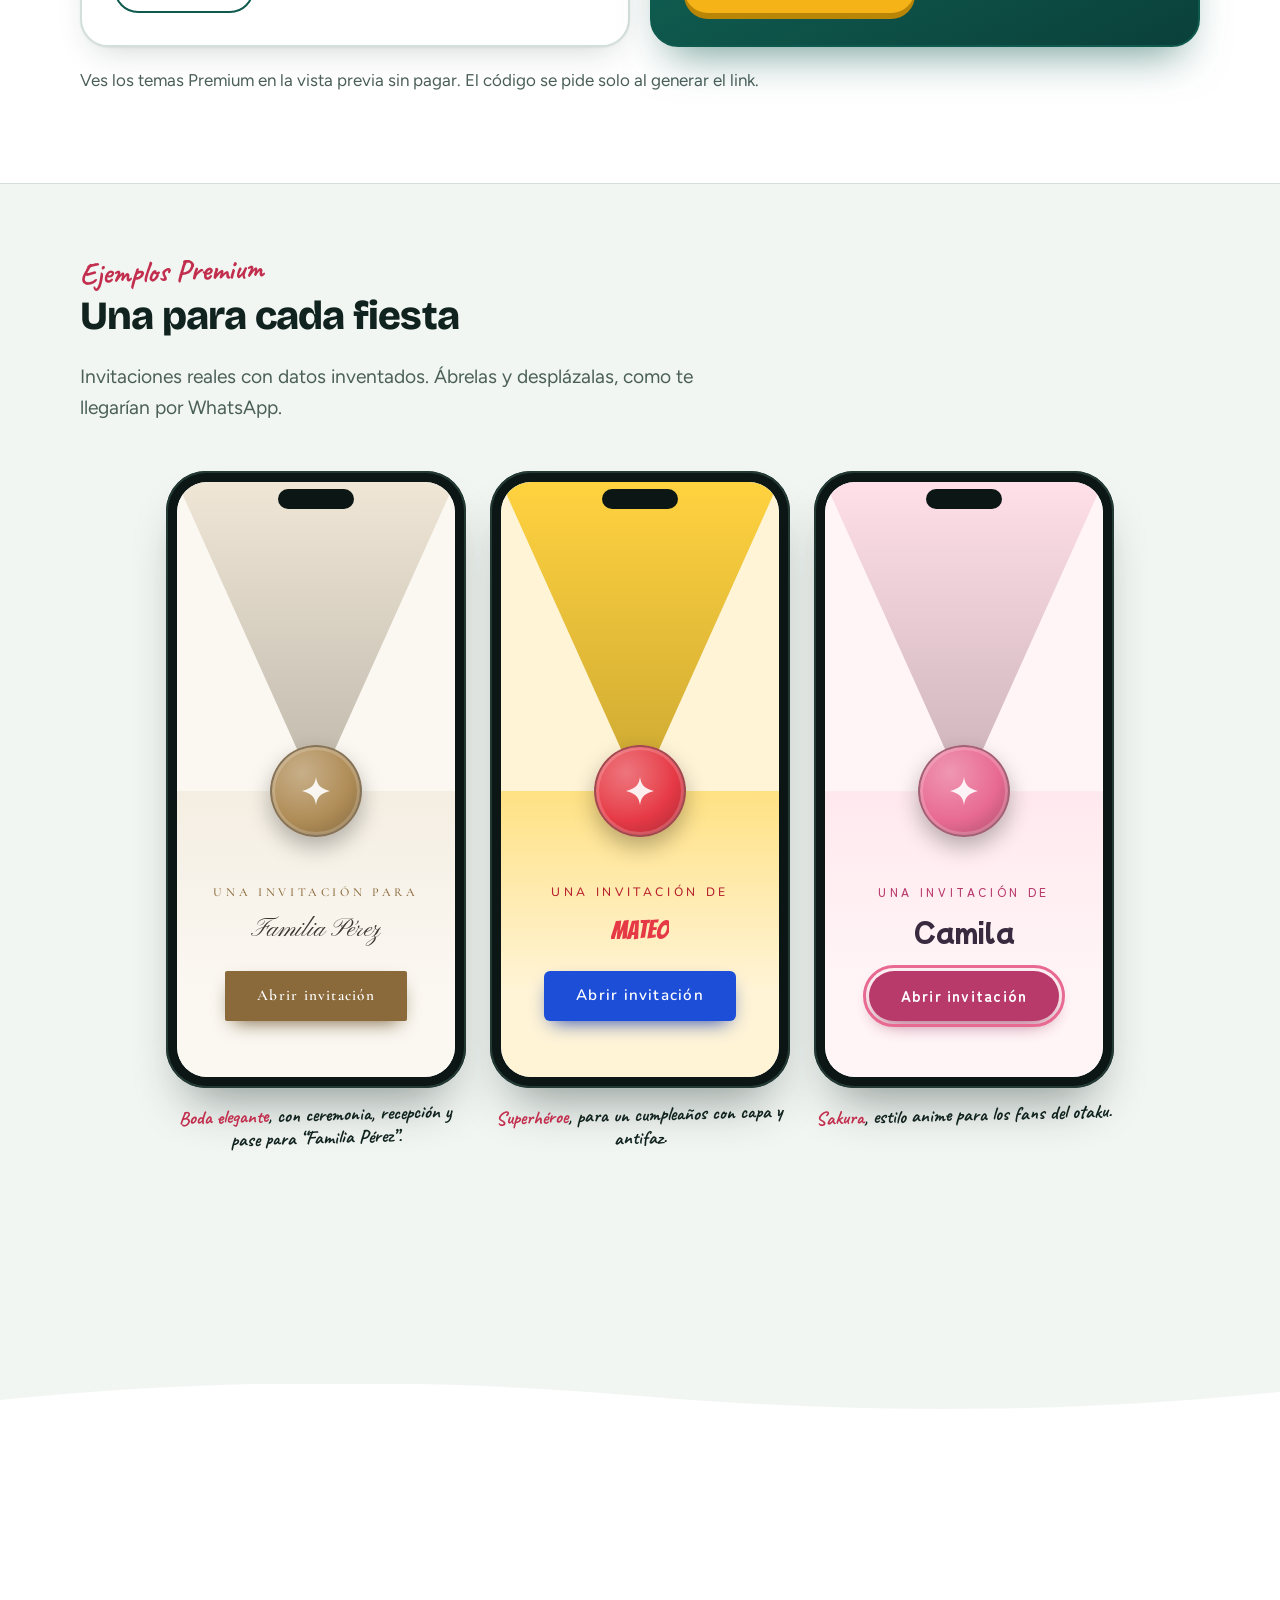
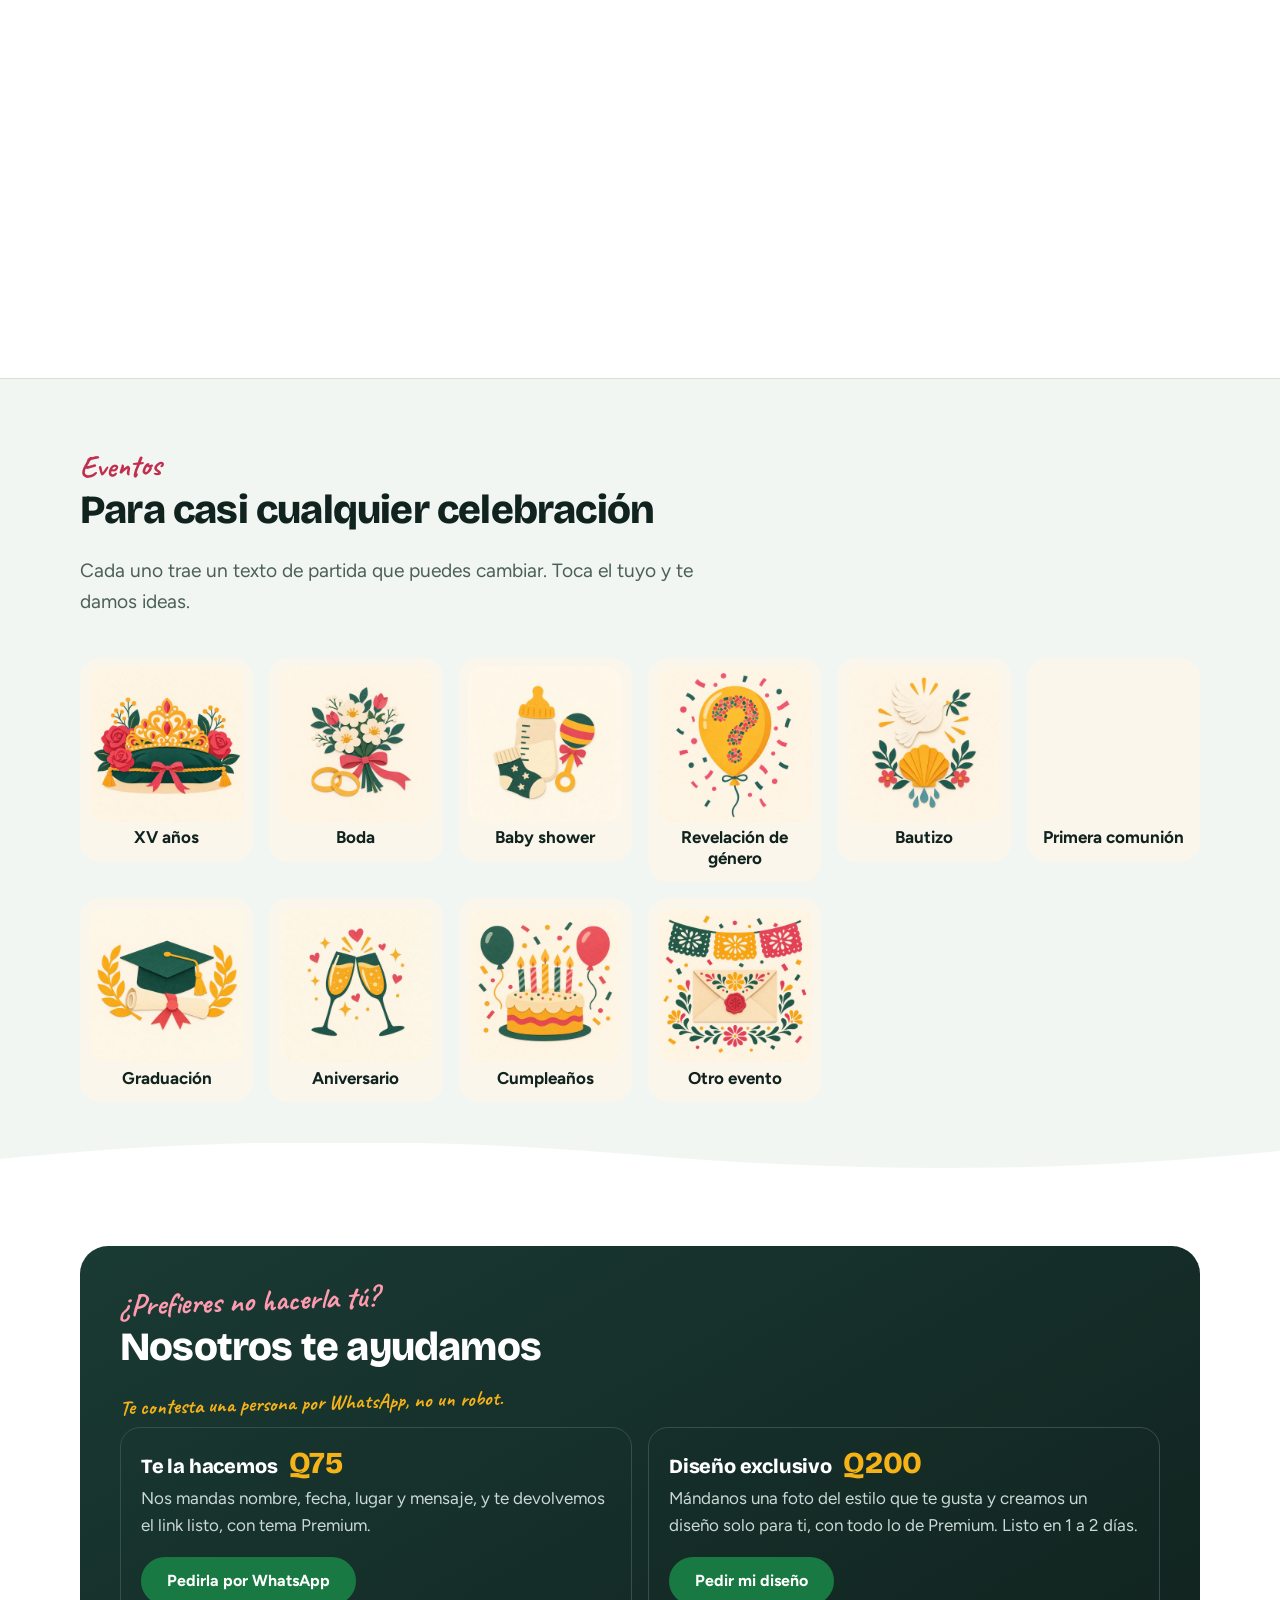
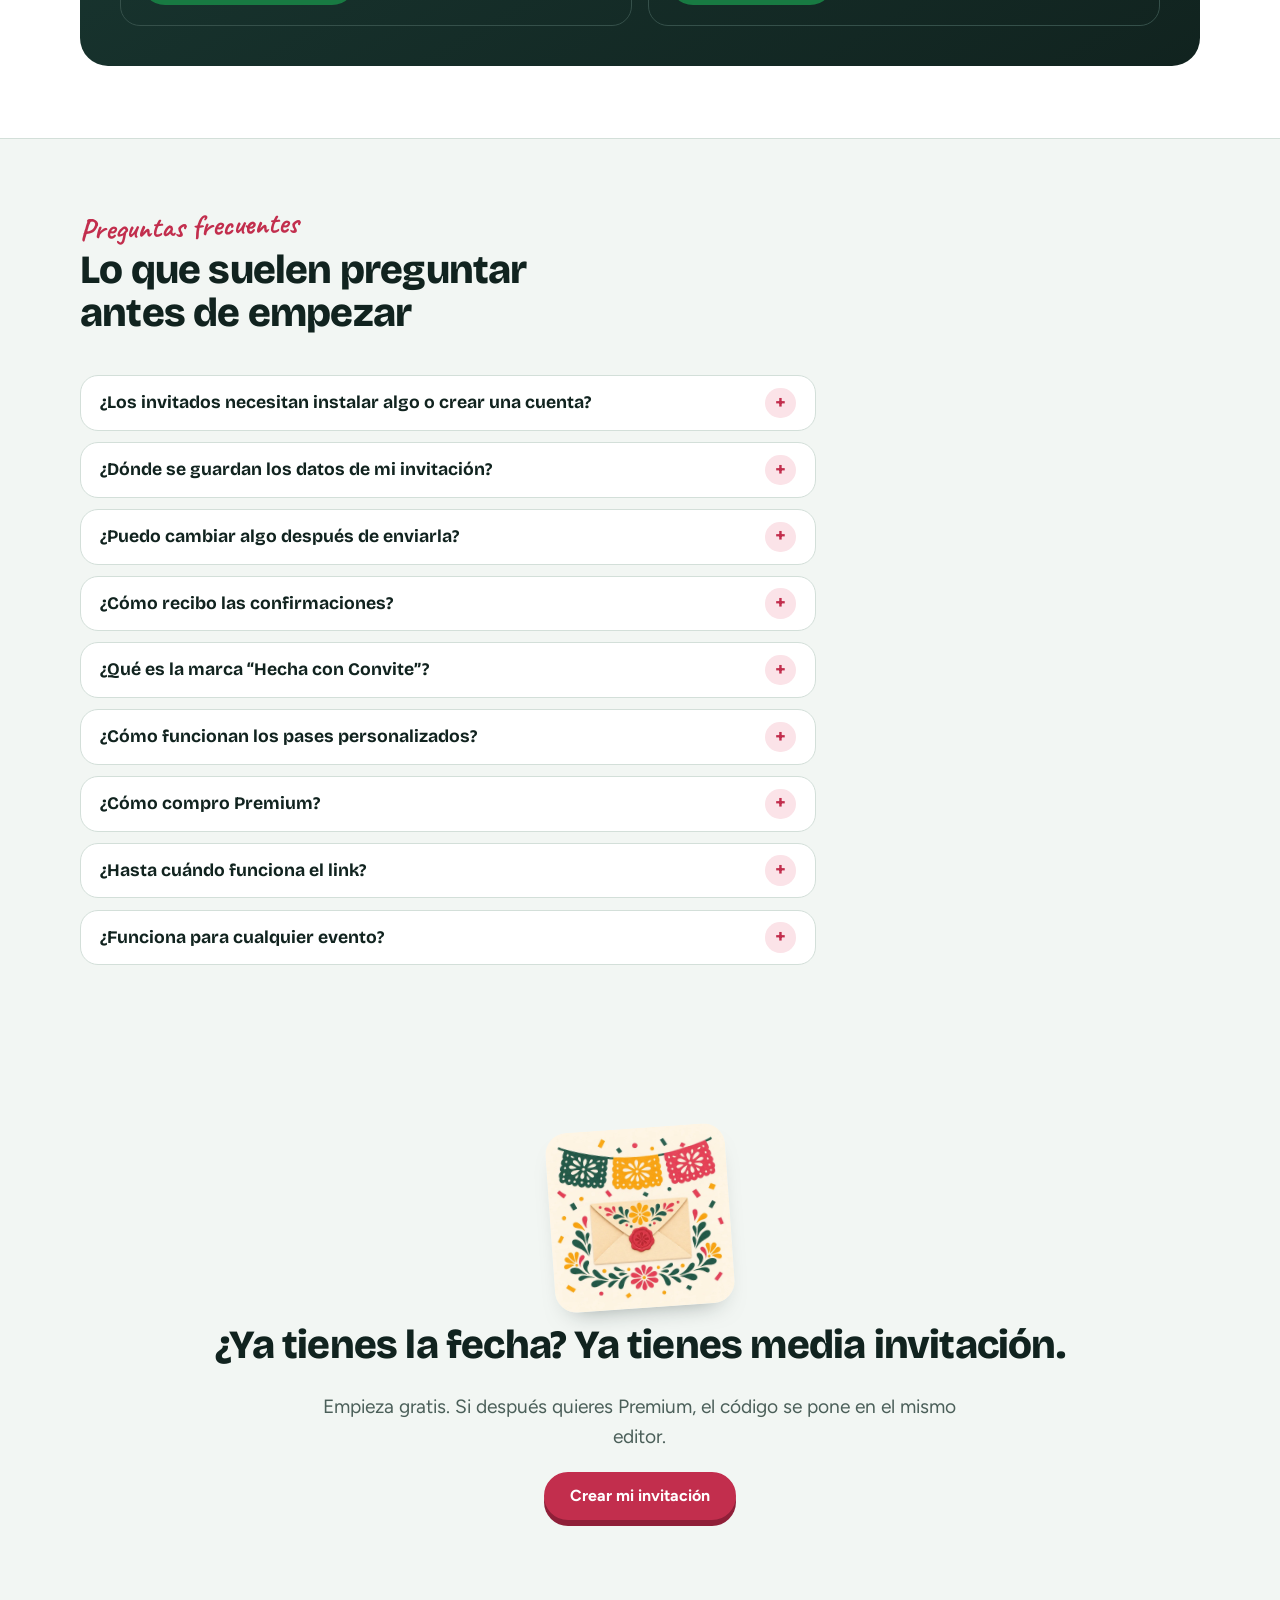
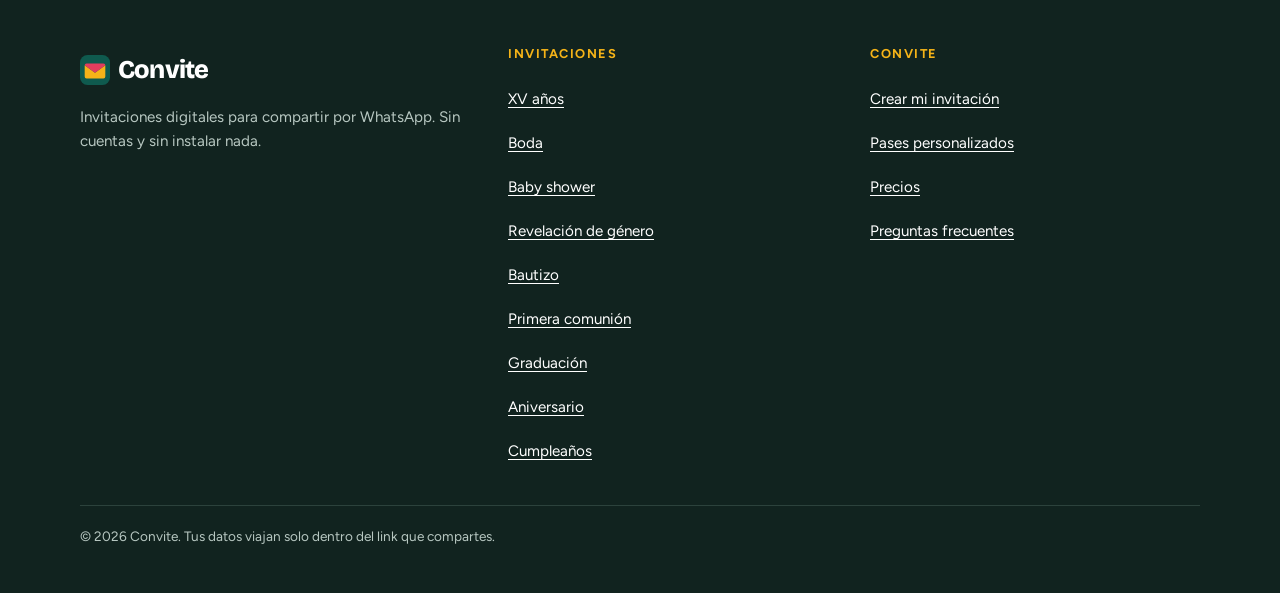
==== commit 728968a6: "Ilustraciones nuevas para los 37 disenos; 13 disenos nuevos por evento (bodas, superheroe, cute, gra" ====
--- a/index.html
+++ b/index.html
@@ -48,18 +48,18 @@
 <ul><li>6 diseños</li><li>Confirmación por WhatsApp</li><li>Mapa (Google Maps, Waze) y calendario</li><li>Ceremonia, recepción, vestimenta, regalos</li><li>Con la marca “Hecha con Convite”</li></ul>
 <a class="btn" href="crear.html">Crear gratis</a></article>
 <article class="plan plan--pro"><span class="sticker" aria-hidden="true">pago<br>único</span><h3>Premium</h3><p class="price">Q35 <small>/ USD 4.99</small></p><p class="sub">Pago único por invitación</p>
-<ul><li>24 diseños con tu color, letra y adorno</li><li>Sin marca de Convite</li><li>Cuenta regresiva y sobre animado</li><li>Pases por invitado: “Familia Pérez · 4 pases”</li><li>Todo lo del plan gratis</li></ul>
+<ul><li>37 diseños (bodas elegantes, superhéroes, anime…) con tu color, letra y adorno</li><li>Sin marca de Convite</li><li>Cuenta regresiva y sobre animado</li><li>Pases por invitado: “Familia Pérez · 4 pases”</li><li>Todo lo del plan gratis</li></ul>
 <a class="btn btn--main" href="crear.html">Crear y probar Premium</a></article>
 </div>
 <p class="aside-note">Ves los temas Premium en la vista previa sin pagar. El código se pide solo al generar el link.</p>
 </div></section>
 
 <section class="block" id="ejemplos"><div class="wrap">
-<div class="head"><p class="eyebrow">Ejemplos Premium</p><h2>Míralas funcionando</h2><p class="lead">Invitaciones reales con datos inventados. Ábrelas y desplázalas, como te llegarían por WhatsApp.</p></div>
+<div class="head"><p class="eyebrow">Ejemplos Premium</p><h2>Una para cada fiesta</h2><p class="lead">Invitaciones reales con datos inventados. Ábrelas y desplázalas, como te llegarían por WhatsApp.</p></div>
 <div class="gallery" tabindex="0" role="region" aria-label="Ejemplos de invitaciones Premium">
-<figure><div class="phone"><iframe src="i.html?para=Familia%20P%C3%A9rez&amp;pases=4#[base64]" title="Ejemplo de invitación de XV años, diseño Rosa XV, para la Familia Pérez" loading="lazy"></iframe></div><figcaption><strong>Rosa XV</strong>, con pase para “Familia Pérez”.</figcaption></figure>
-<figure><div class="phone"><iframe src="i.html#[base64]" title="Ejemplo de invitación de boda, diseño Salvia, con ceremonia y recepción" loading="lazy"></iframe></div><figcaption><strong>Salvia</strong>, con ceremonia y recepción.</figcaption></figure>
-<figure><div class="phone"><iframe src="i.html#[base64]" title="Ejemplo de invitación de baby shower, diseño Bebé azul" loading="lazy"></iframe></div><figcaption><strong>Bebé azul</strong>, para un baby shower.</figcaption></figure>
+<figure><div class="phone"><iframe src="i.html?para=Familia%20P%C3%A9rez&amp;pases=4#[base64]" title="Ejemplo de invitación de boda, diseño Boda elegante, para la Familia Pérez" loading="lazy"></iframe></div><figcaption><strong>Boda elegante</strong>, con ceremonia, recepción y pase para “Familia Pérez”.</figcaption></figure>
+<figure><div class="phone"><iframe src="i.html#[base64]" title="Ejemplo de invitación de cumpleaños, diseño Superhéroe" loading="lazy"></iframe></div><figcaption><strong>Superhéroe</strong>, para un cumpleaños con capa y antifaz.</figcaption></figure>
+<figure><div class="phone"><iframe src="i.html#[base64]" title="Ejemplo de invitación de cumpleaños, diseño Sakura de estilo anime" loading="lazy"></iframe></div><figcaption><strong>Sakura</strong>, estilo anime para los fans del otaku.</figcaption></figure>
 </div>
 <div class="pases" id="pases">
 <div class="pass-card" role="img" aria-label="Ejemplo de pase: Familia Pérez, pase válido para 4 personas"><p class="pass-kicker">Una invitación para</p><p class="pass-name">Familia Pérez</p><p class="pass-n">Pase válido para 4 personas</p></div>
@@ -73,7 +73,7 @@
 <li><div class="st-art st-form" aria-hidden="true"><span><b>¿Quién celebra?</b>Sofía López</span><span><b>¿Cuándo?</b>Sábado 20 de diciembre</span></div>
 <h3>Cuéntanos de tu fiesta</h3><p>Quién celebra, cuándo y dónde. La invitación se va armando mientras escribes.</p></li>
 <li><div class="st-art st-swatch" aria-hidden="true"><i style="--c:#e23d5e"></i><i style="--c:#f5b318"></i><i style="--c:#0f5a4e"></i><i style="--c:#8e5bd0"></i><i style="--c:#7fb6d9"></i></div>
-<h3>Escoge cómo se ve</h3><p>Seis diseños gratis. Si quieres algo más tuyo, hay 24 con tu color y tu letra.</p></li>
+<h3>Escoge cómo se ve</h3><p>Seis diseños gratis. Si quieres algo más tuyo, hay 37, desde bodas elegantes hasta superhéroes y anime.</p></li>
 <li><div class="st-art st-chat" aria-hidden="true"><span class="in">¡Ahí estaremos! Vamos 4</span><span class="in in--2">Gracias por invitarnos</span></div>
 <h3>Mándala y relájate</h3><p>Pegas el link en tus grupos. Te confirman directo a tu WhatsApp.</p></li>
 </ol>
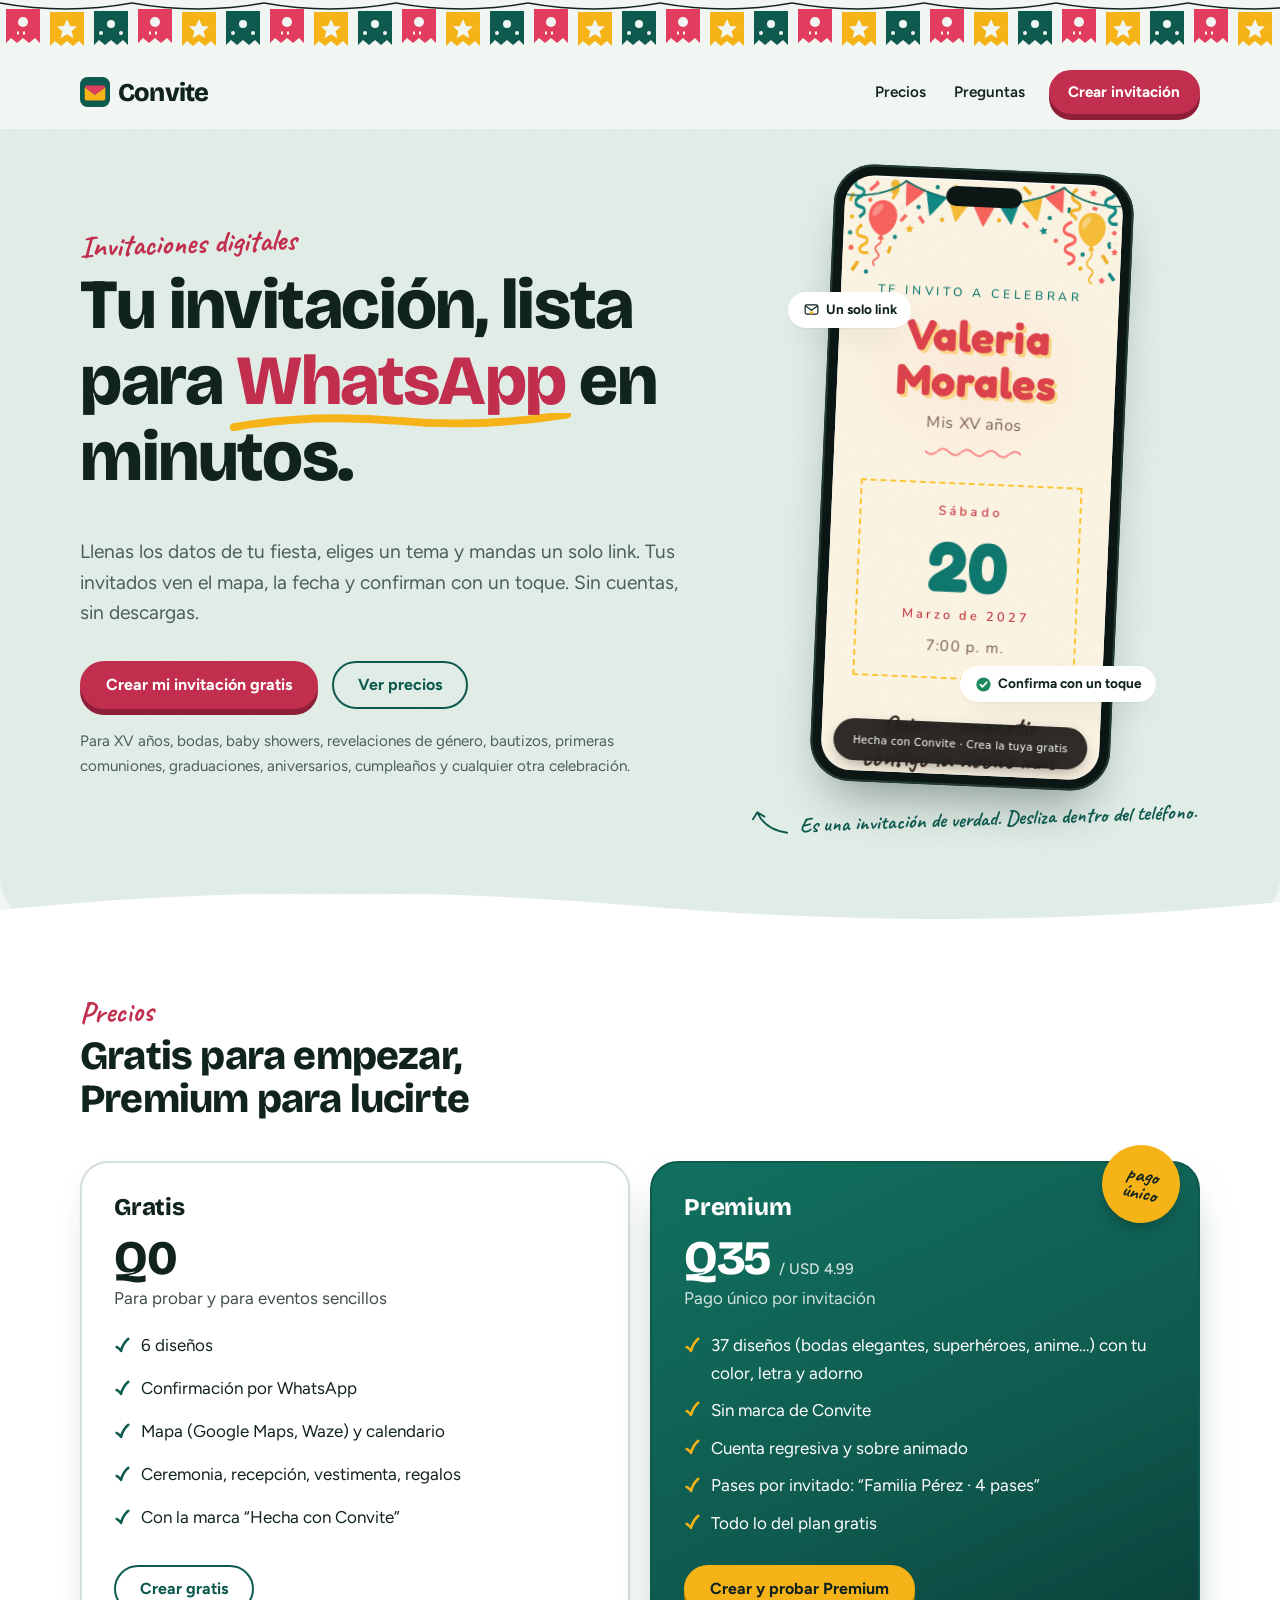
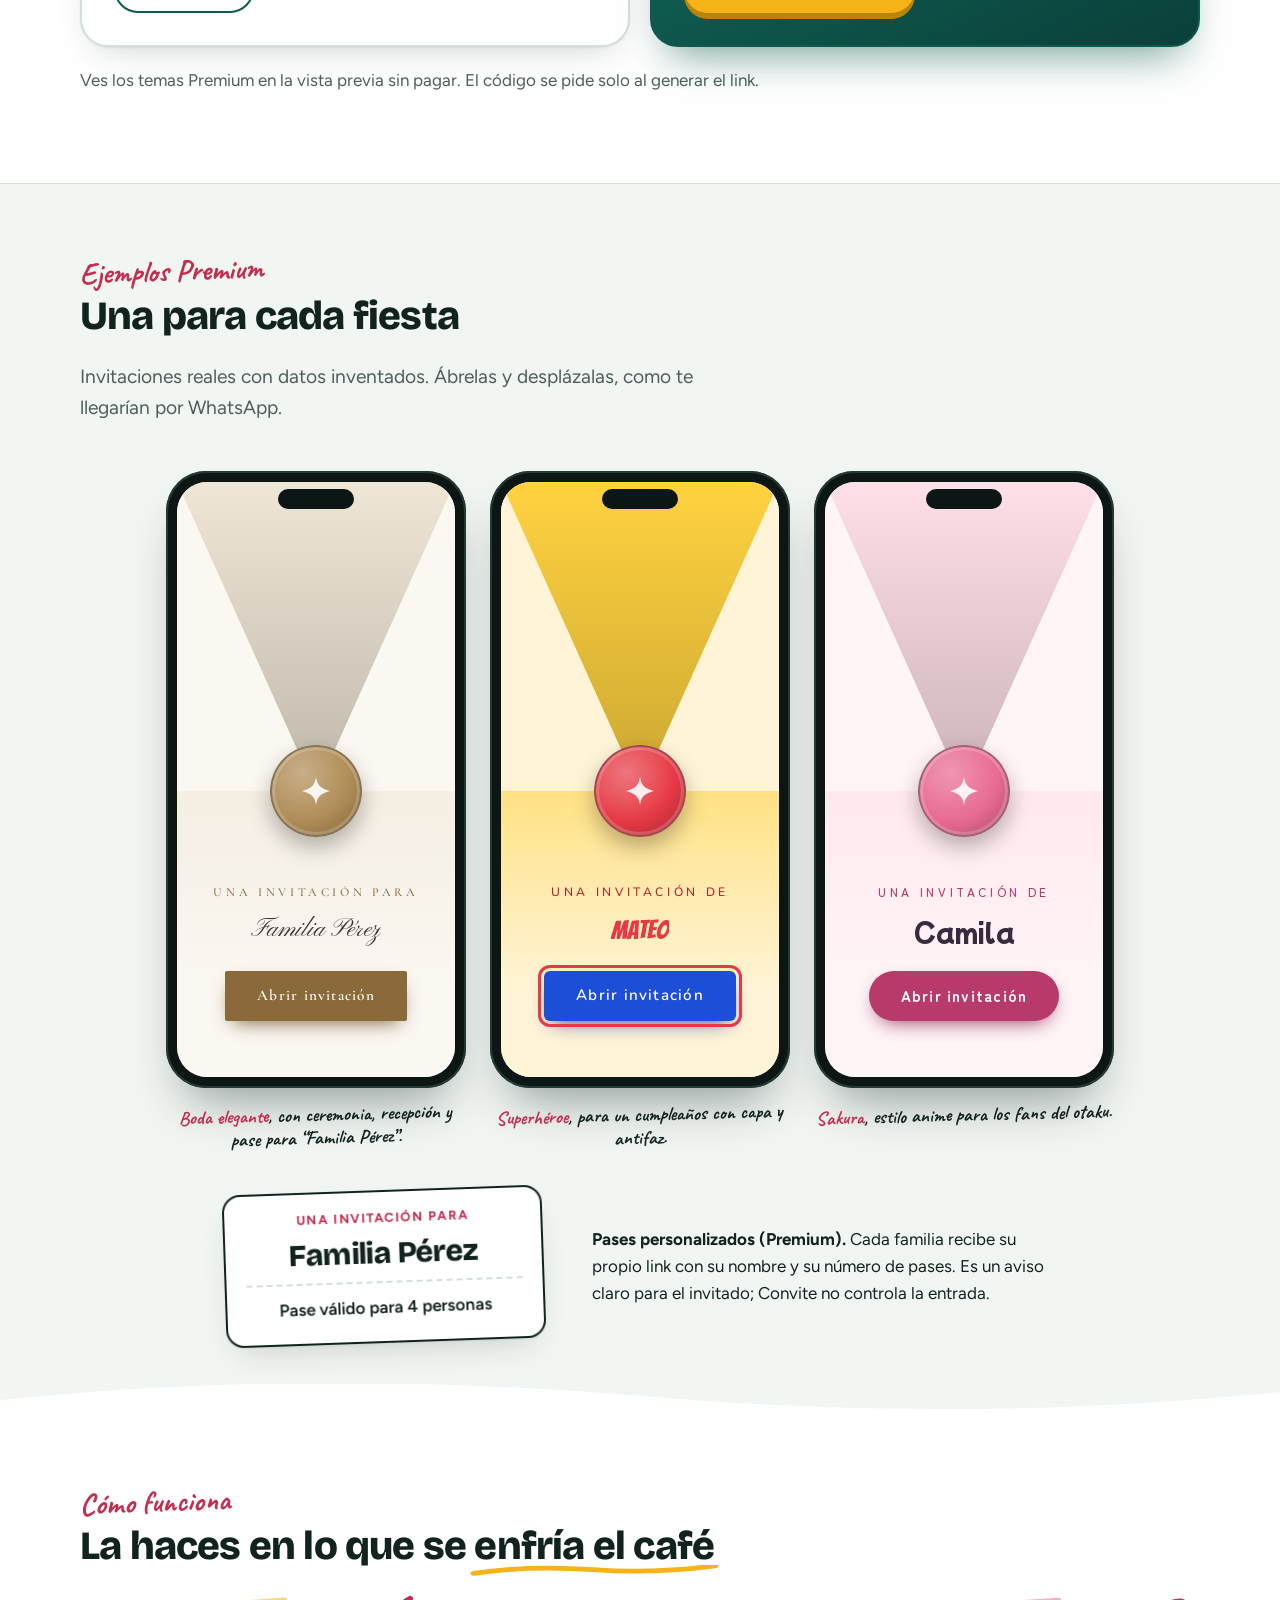
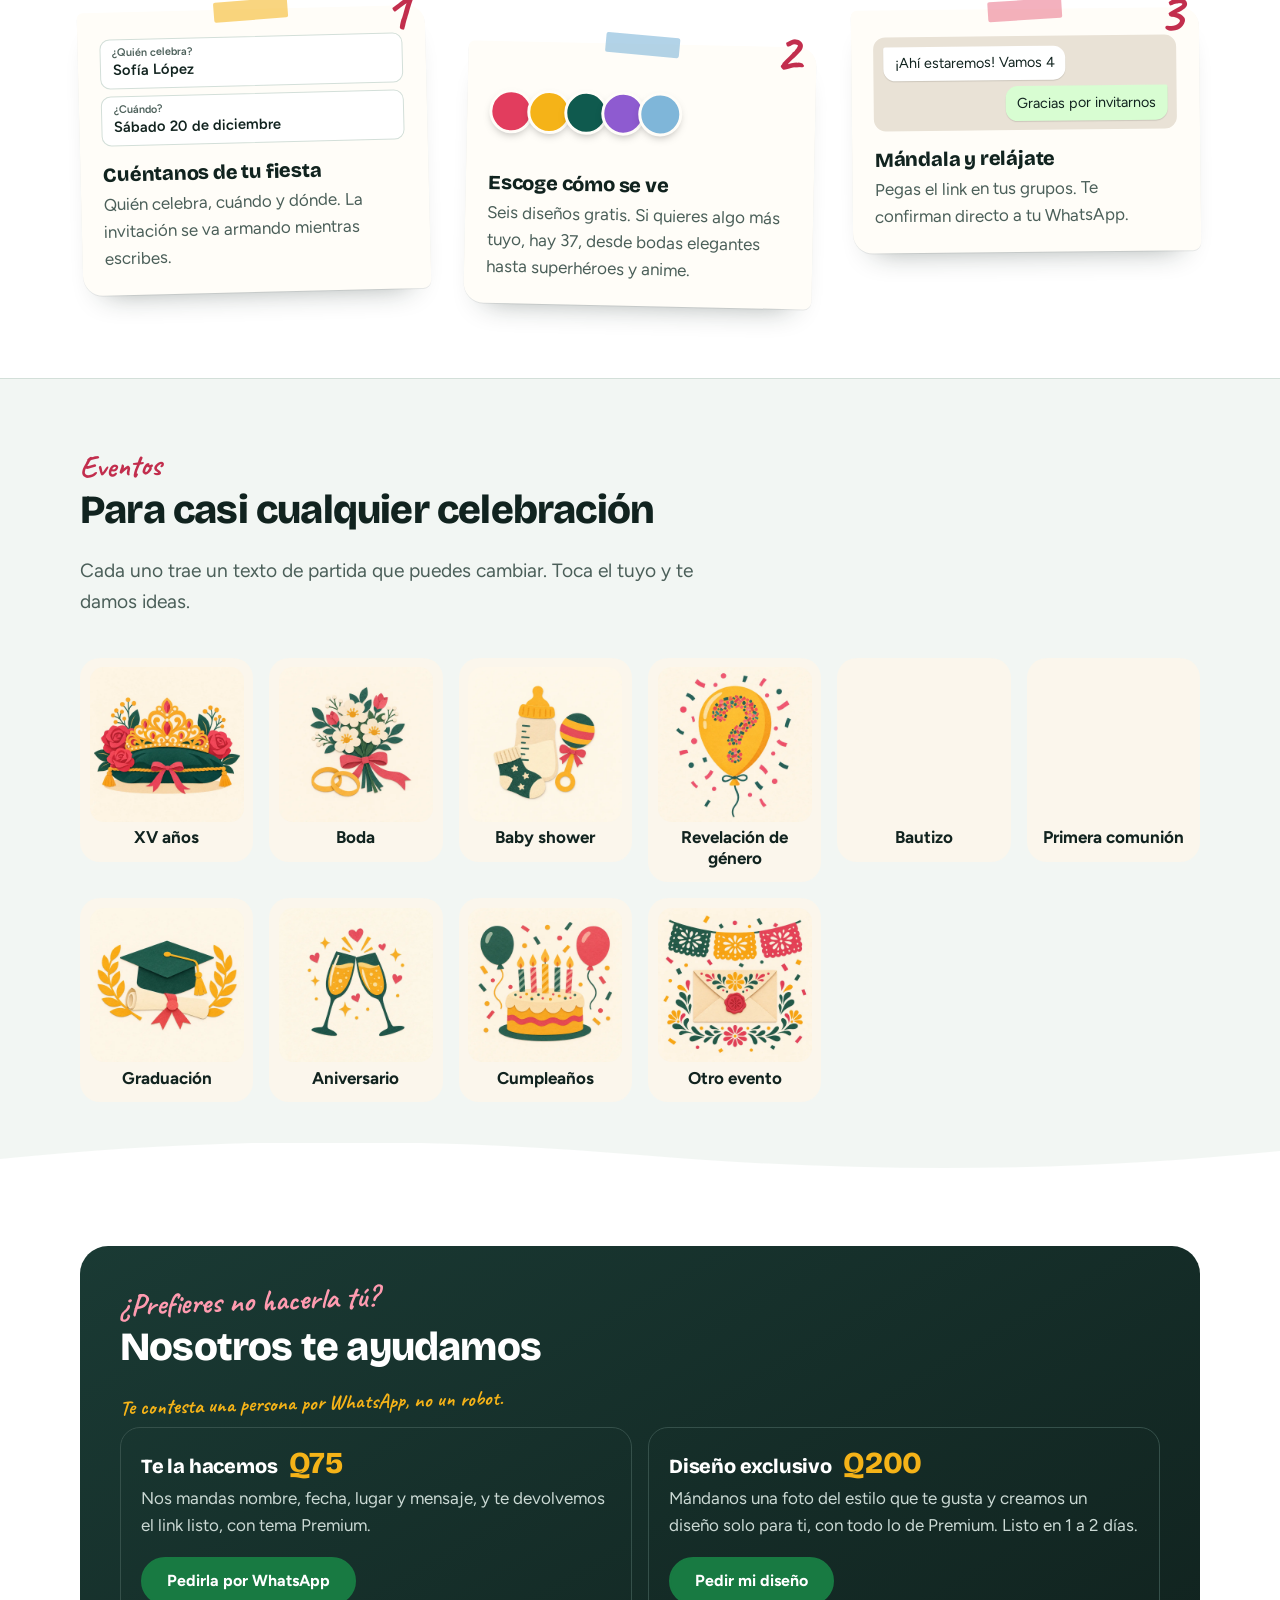
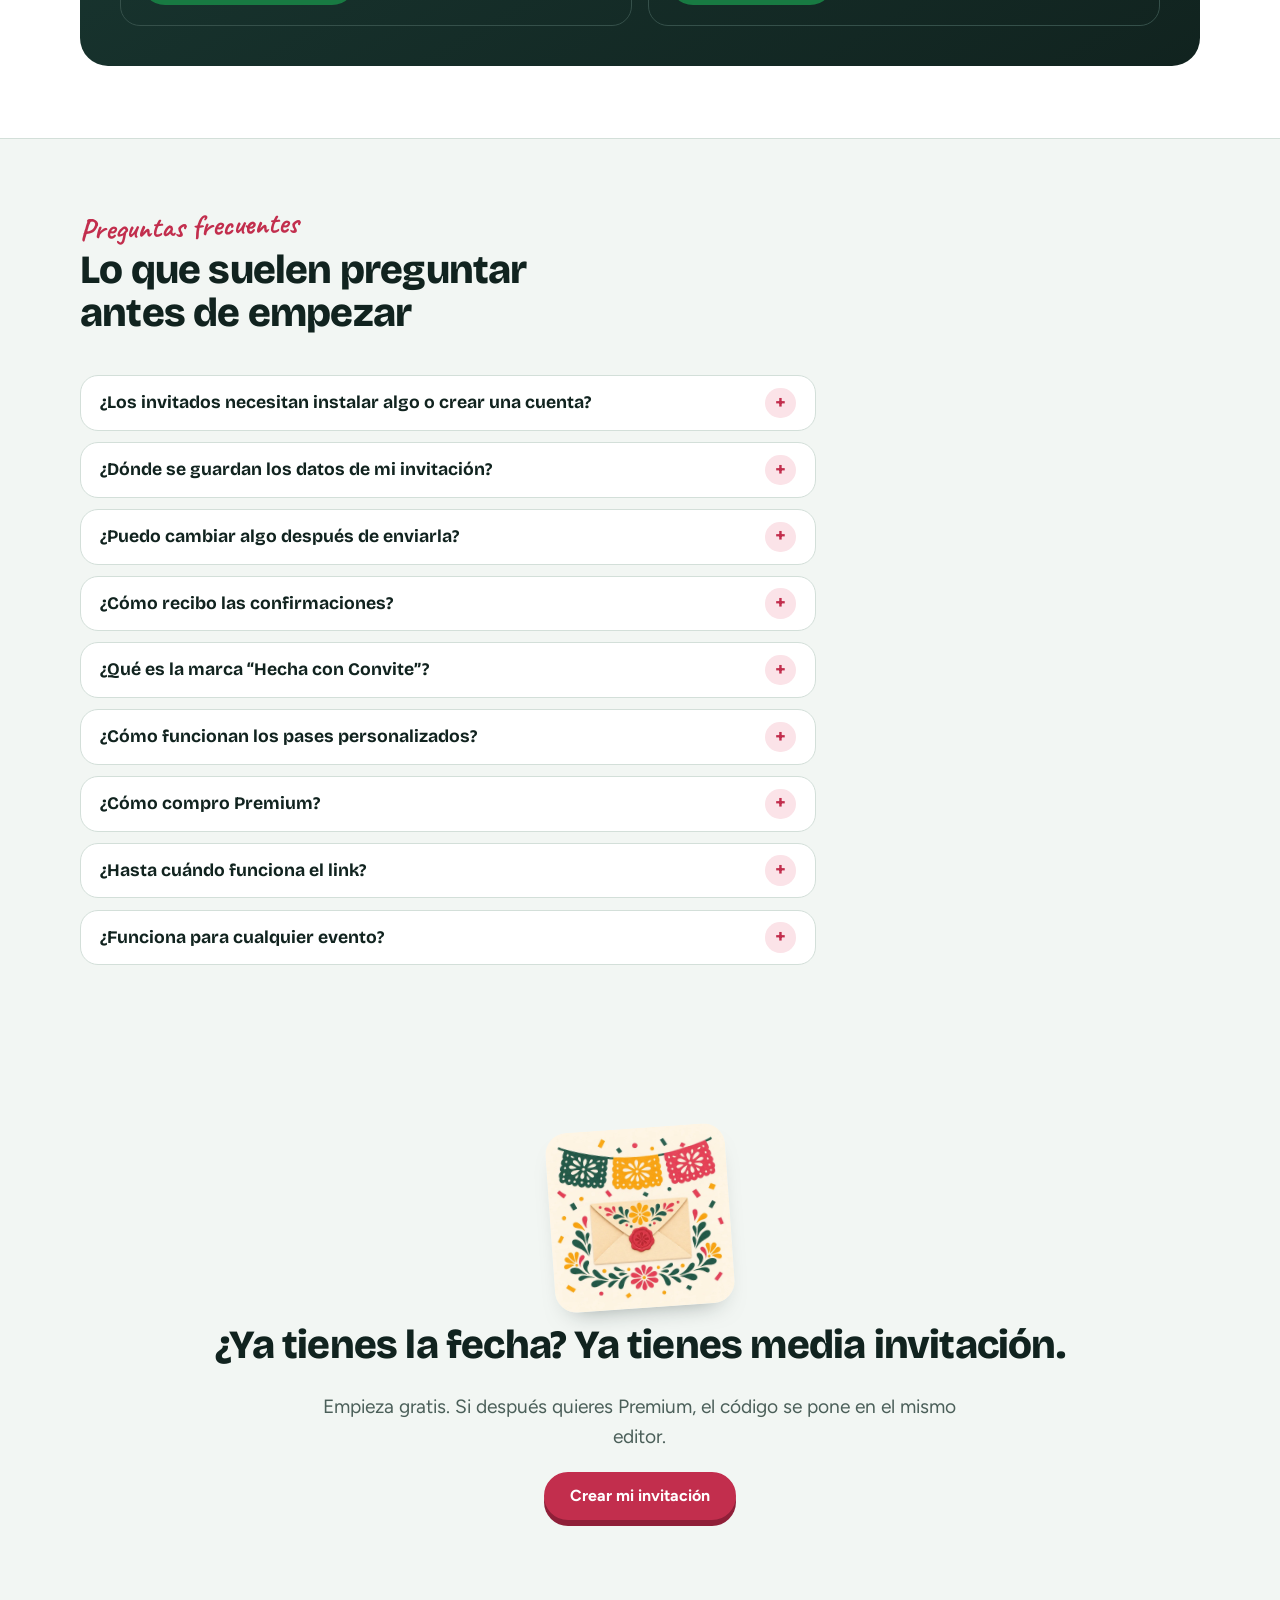
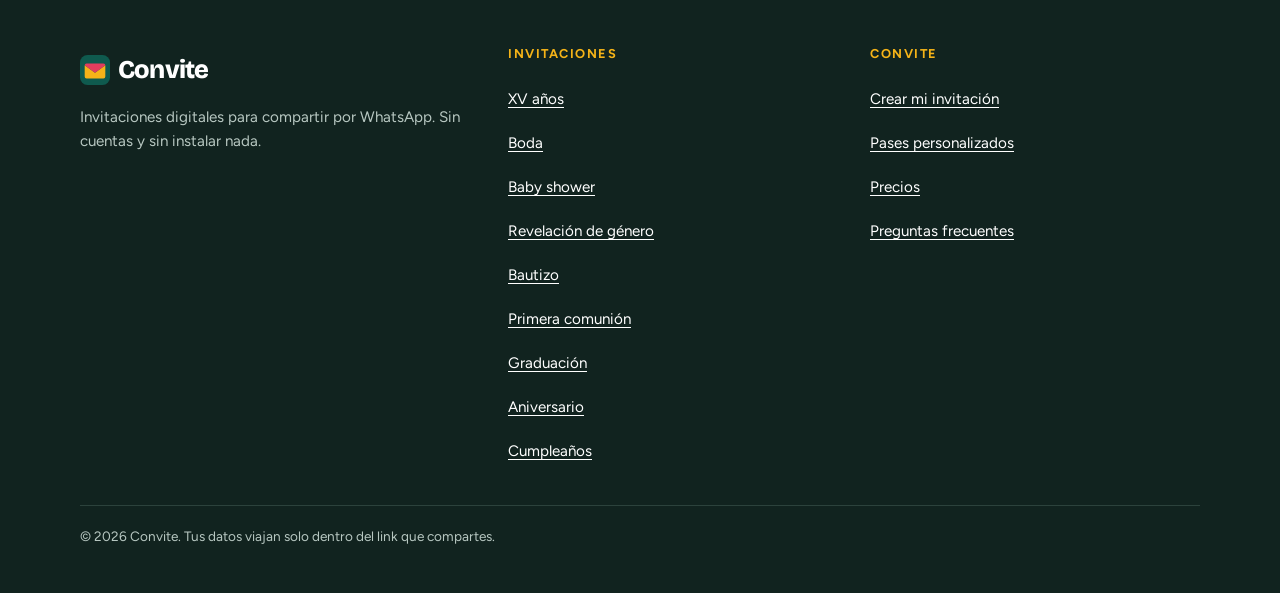
==== commit 99812a57: "Editor: disenos mas especificos del evento primero; muestra de boda sin titulo repetido Co-Authored-" ====
--- a/index.html
+++ b/index.html
@@ -57,7 +57,7 @@
 <section class="block" id="ejemplos"><div class="wrap">
 <div class="head"><p class="eyebrow">Ejemplos Premium</p><h2>Una para cada fiesta</h2><p class="lead">Invitaciones reales con datos inventados. Ábrelas y desplázalas, como te llegarían por WhatsApp.</p></div>
 <div class="gallery" tabindex="0" role="region" aria-label="Ejemplos de invitaciones Premium">
-<figure><div class="phone"><iframe src="i.html?para=Familia%20P%C3%A9rez&amp;pases=4#[base64]" title="Ejemplo de invitación de boda, diseño Boda elegante, para la Familia Pérez" loading="lazy"></iframe></div><figcaption><strong>Boda elegante</strong>, con ceremonia, recepción y pase para “Familia Pérez”.</figcaption></figure>
+<figure><div class="phone"><iframe src="i.html?para=Familia%20P%C3%A9rez&amp;pases=4#[base64]" title="Ejemplo de invitación de boda, diseño Boda elegante, para la Familia Pérez" loading="lazy"></iframe></div><figcaption><strong>Boda elegante</strong>, con ceremonia, recepción y pase para “Familia Pérez”.</figcaption></figure>
 <figure><div class="phone"><iframe src="i.html#[base64]" title="Ejemplo de invitación de cumpleaños, diseño Superhéroe" loading="lazy"></iframe></div><figcaption><strong>Superhéroe</strong>, para un cumpleaños con capa y antifaz.</figcaption></figure>
 <figure><div class="phone"><iframe src="i.html#[base64]" title="Ejemplo de invitación de cumpleaños, diseño Sakura de estilo anime" loading="lazy"></iframe></div><figcaption><strong>Sakura</strong>, estilo anime para los fans del otaku.</figcaption></figure>
 </div>
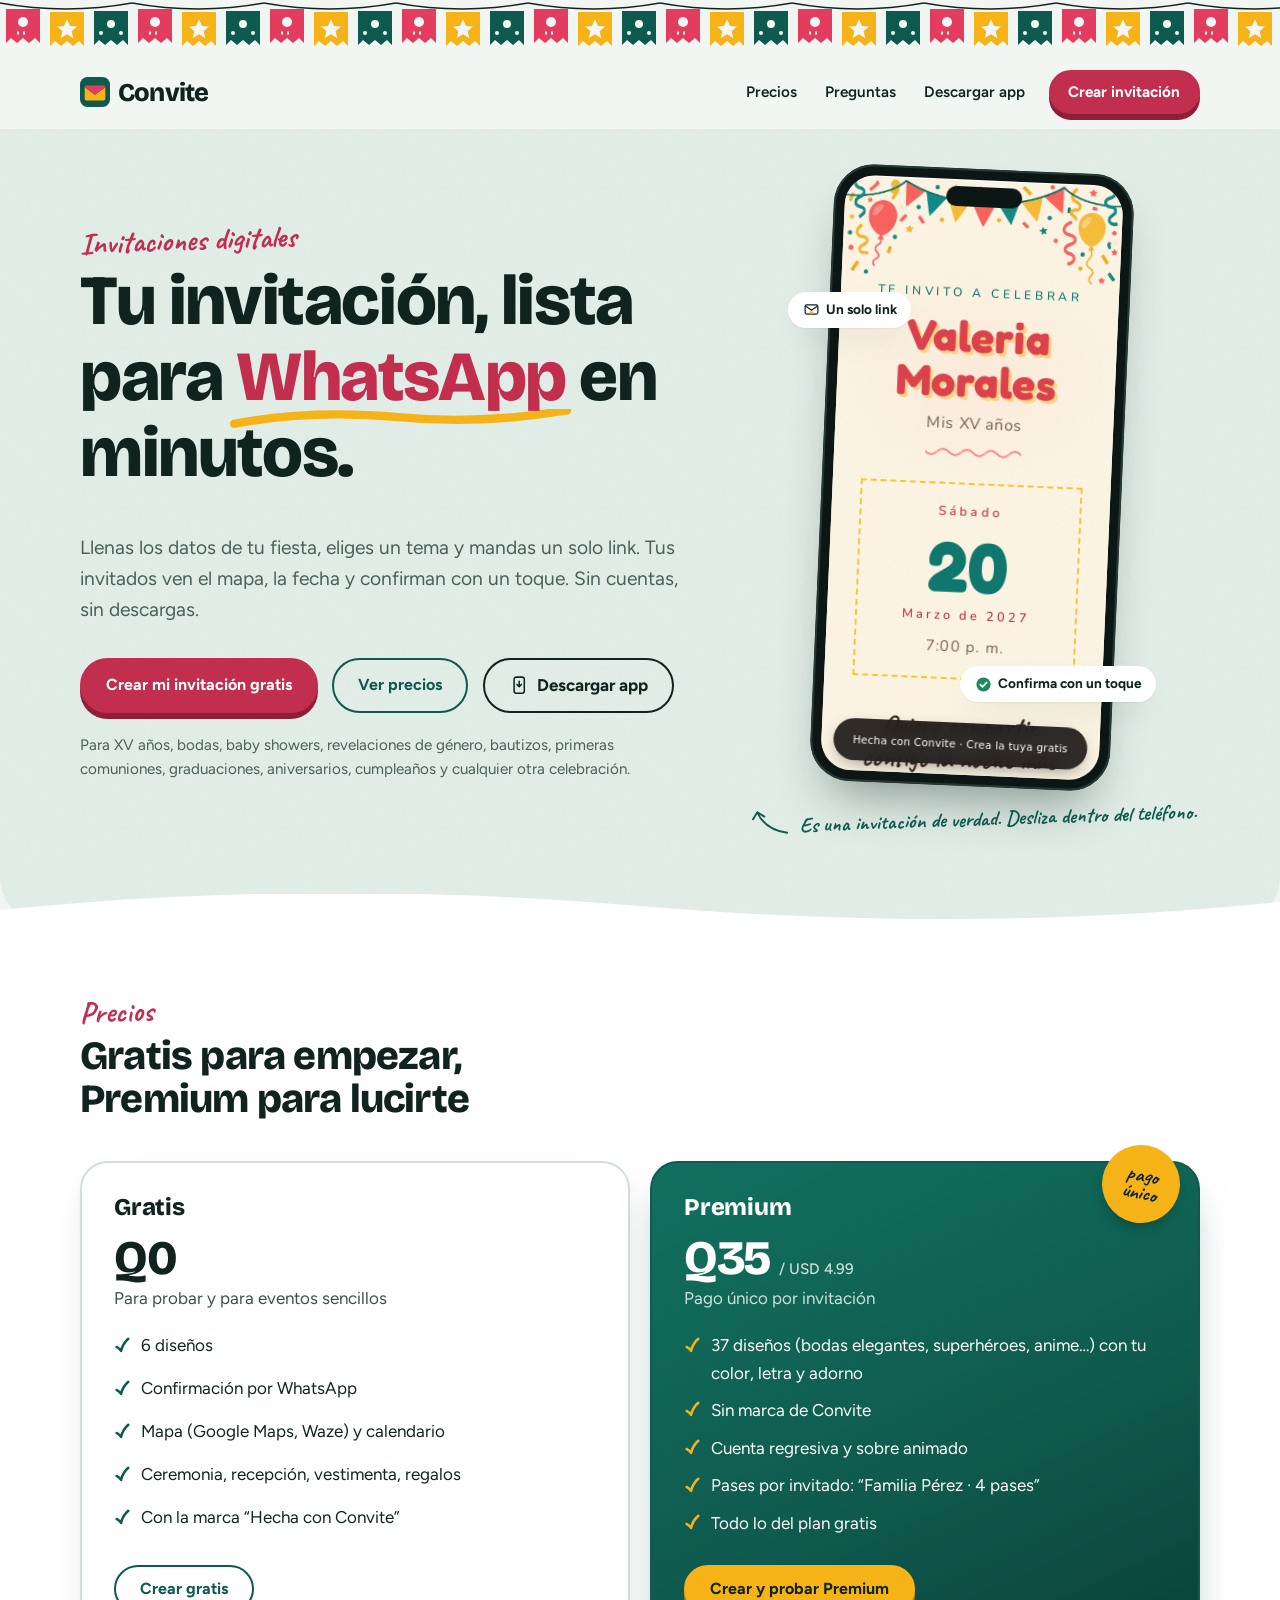
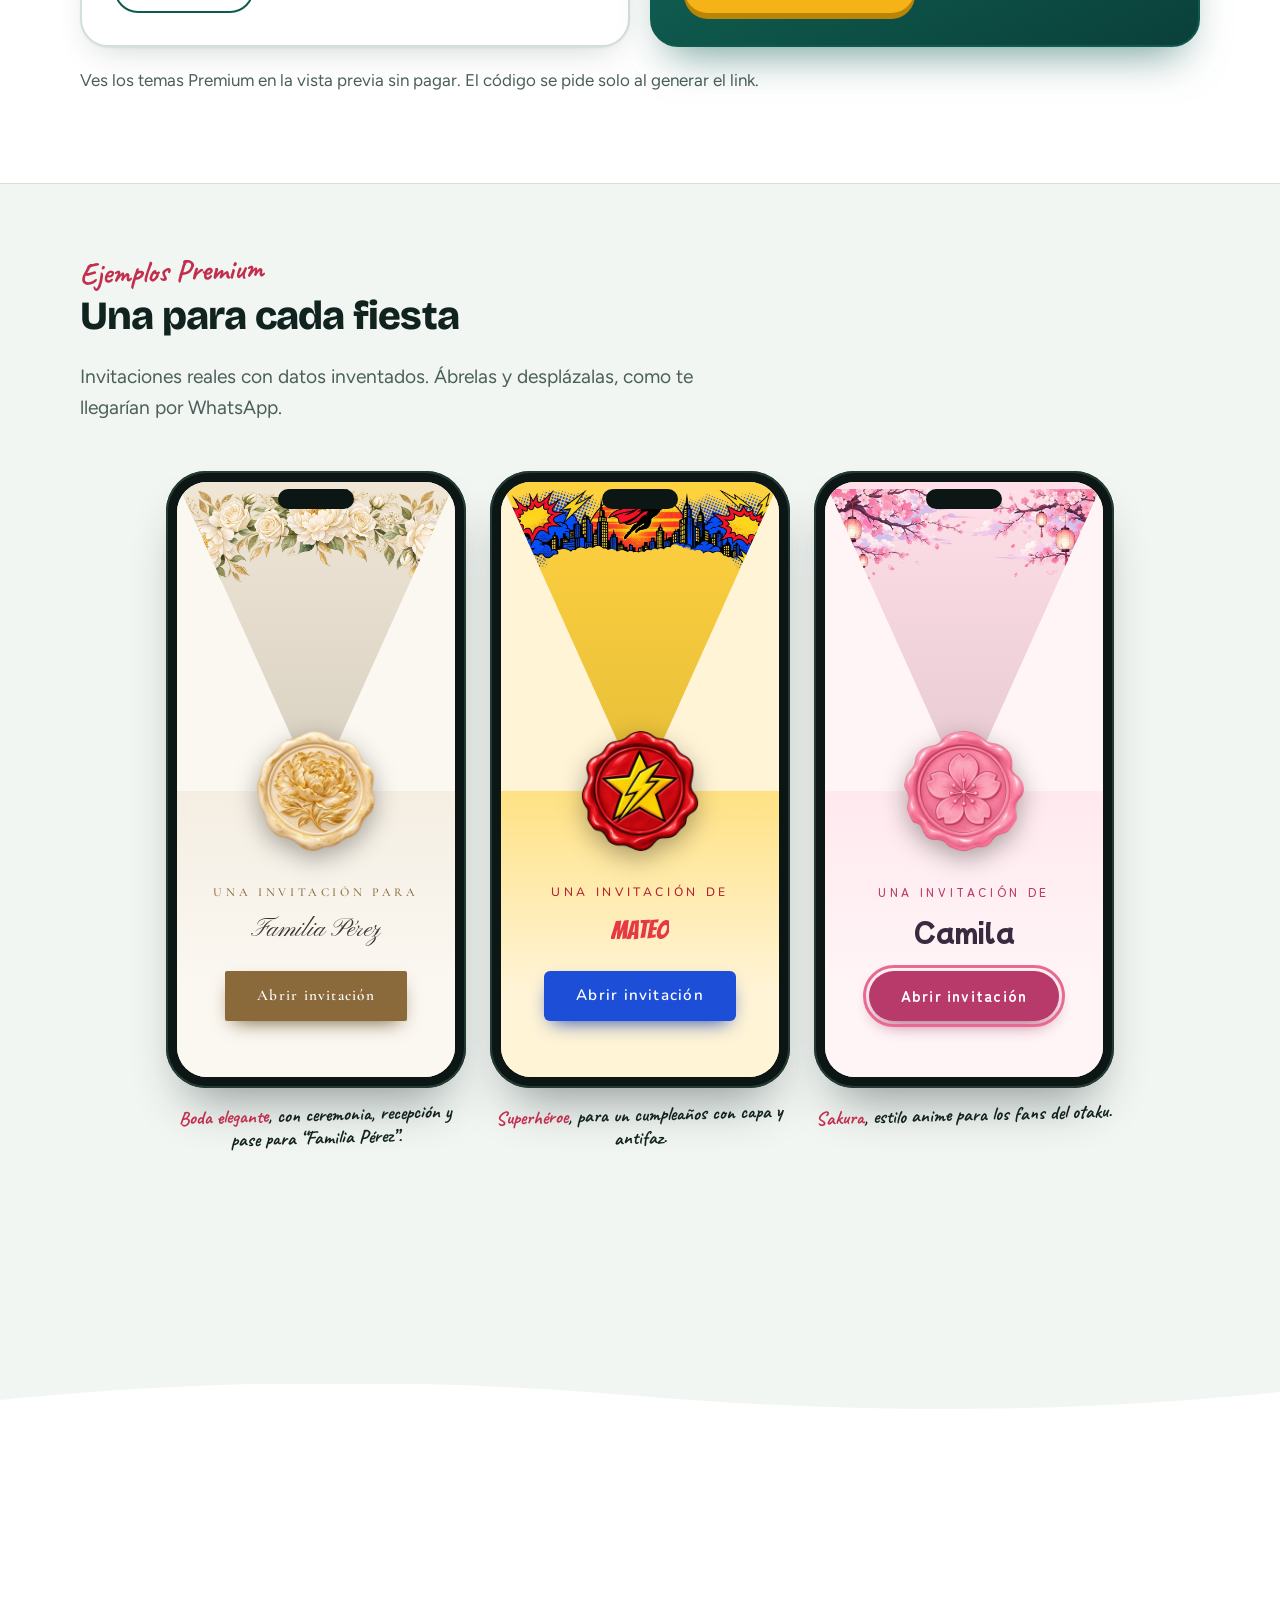
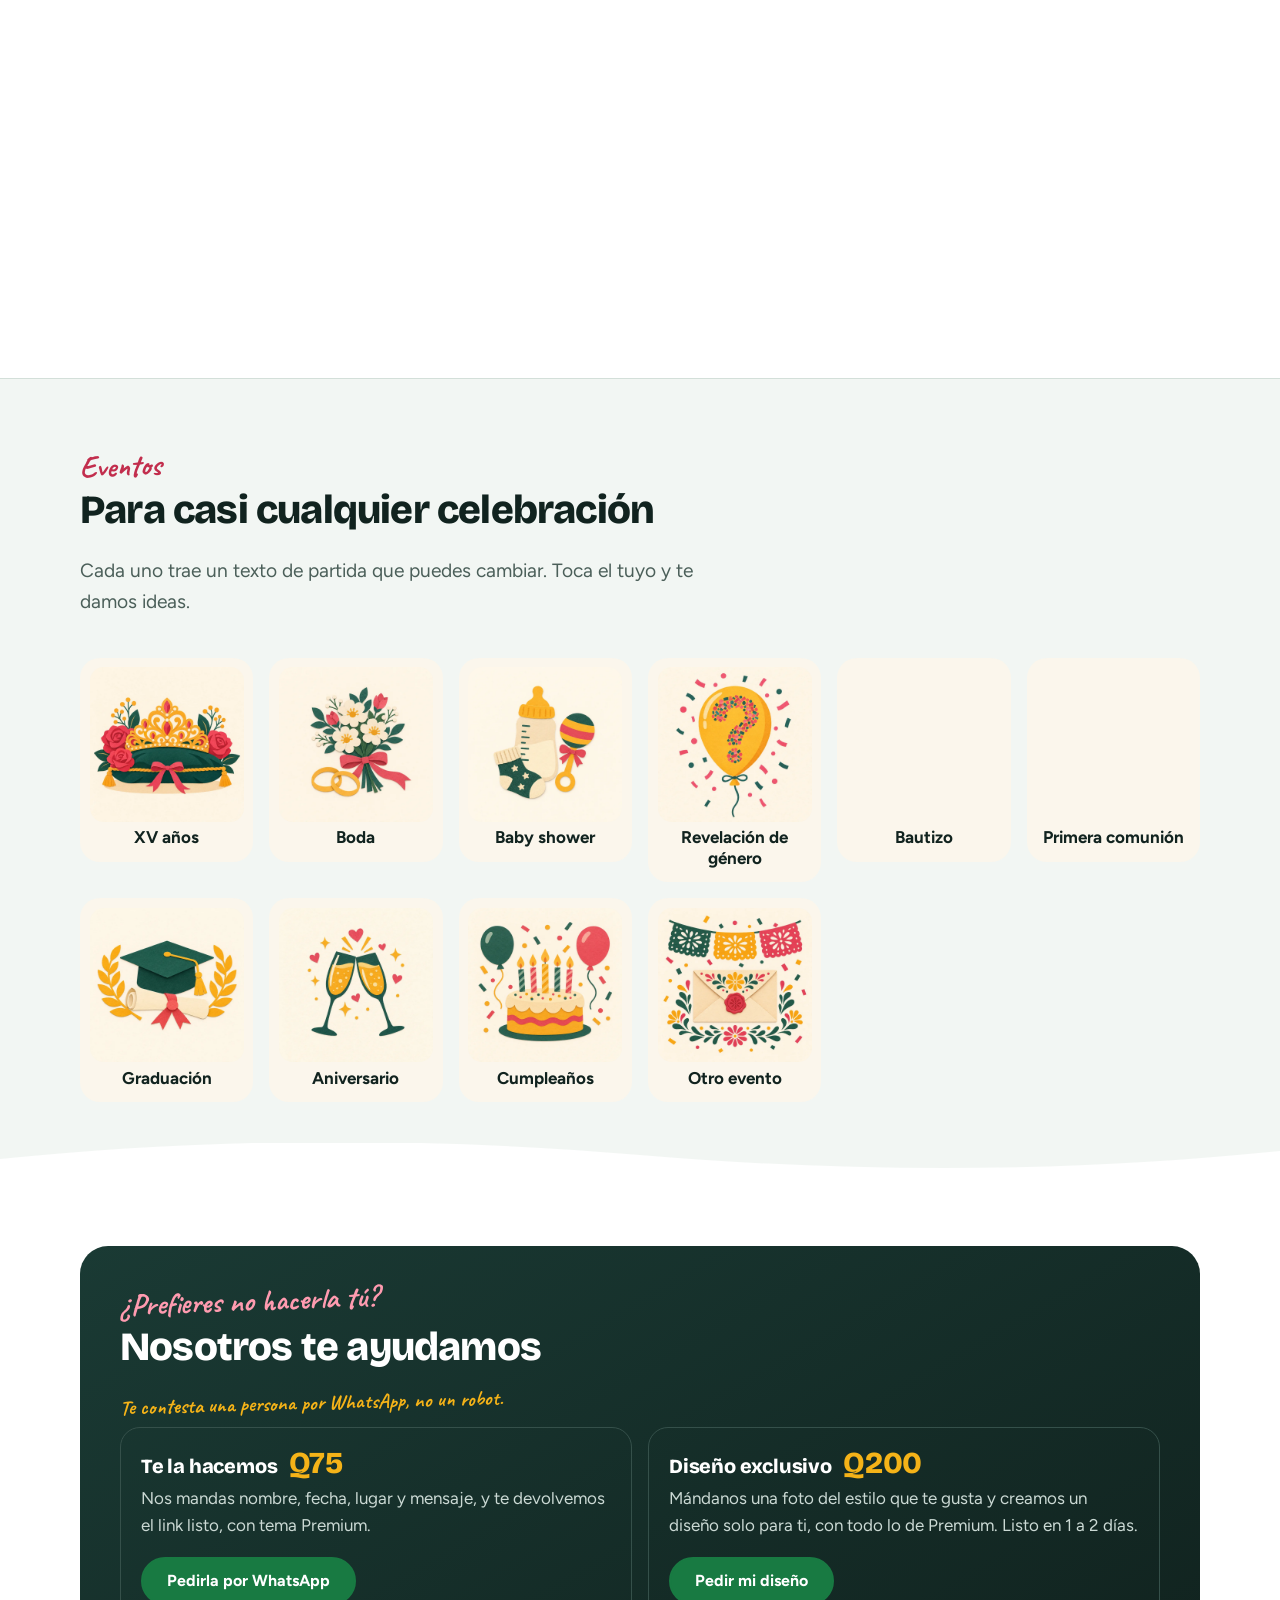
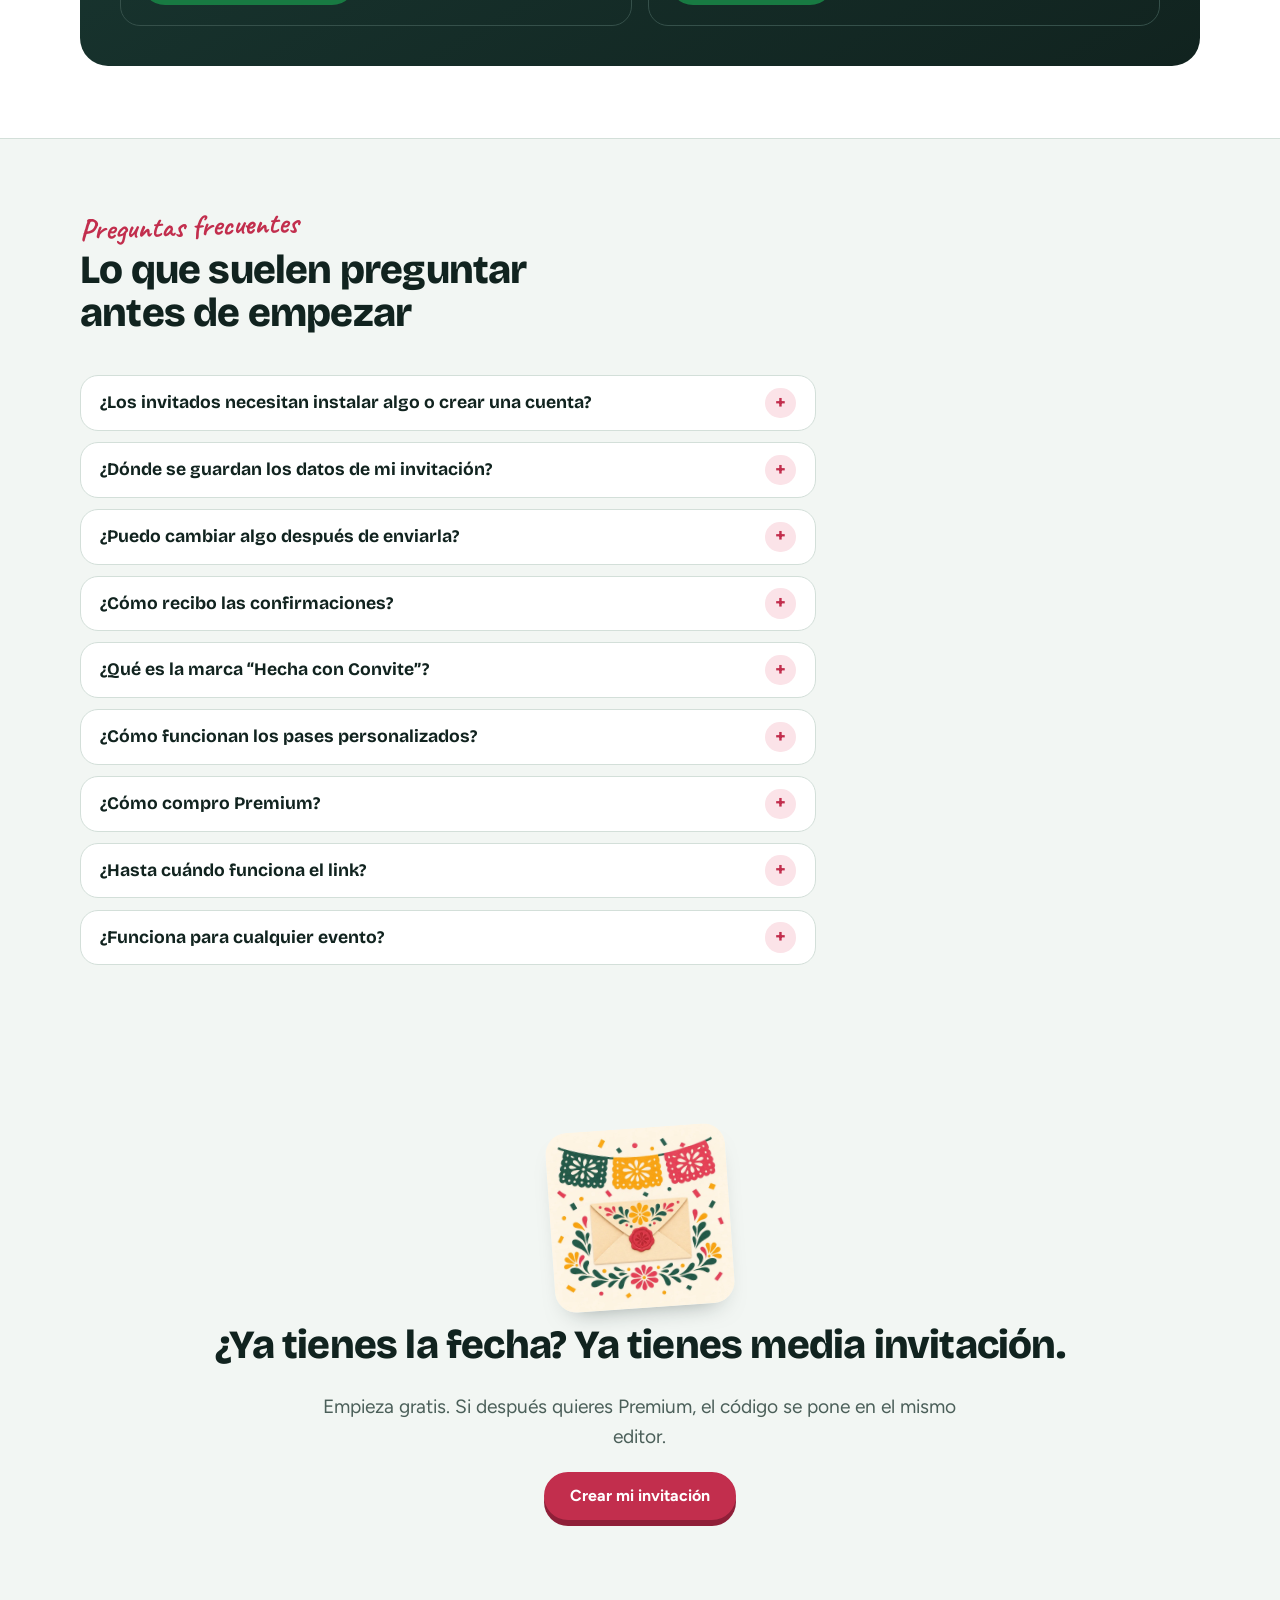
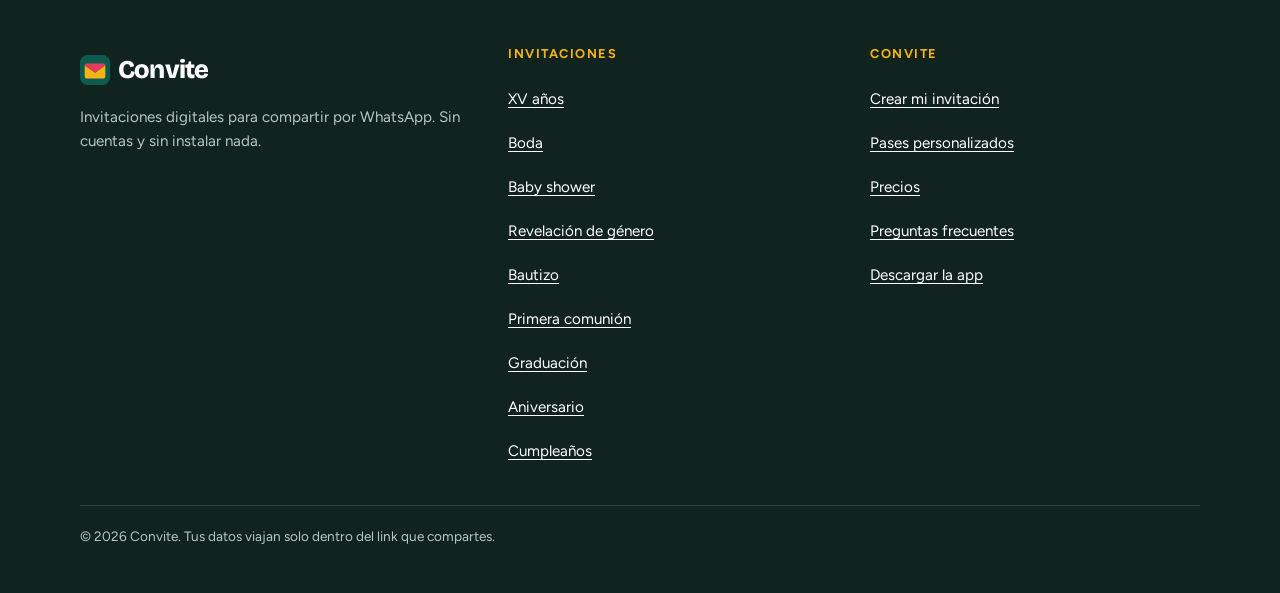
==== commit ab7636fe: "Convite instalable como app: manifest, service worker, iconos y boton Descargar app con instruccione" ====
--- a/index.html
+++ b/index.html
@@ -18,6 +18,10 @@
 <meta property="og:image" content="https://wallasgms.github.io/convite/og.png">
 <meta name="twitter:card" content="summary_large_image">
 <link rel="preconnect" href="https://fonts.googleapis.com"><link rel="preconnect" href="https://fonts.gstatic.com" crossorigin><link href="https://fonts.googleapis.com/css2?family=Bricolage+Grotesque:opsz,wght@12..96,700;12..96,800&family=Figtree:wght@400;600;700&family=Caveat:wght@700&display=swap" rel="stylesheet">
+<link rel="manifest" href="manifest.webmanifest">
+<link rel="apple-touch-icon" href="img/app/apple-touch-icon.png">
+<meta name="apple-mobile-web-app-capable" content="yes">
+<meta name="apple-mobile-web-app-title" content="Convite">
 <link rel="stylesheet" href="css/site.css">
 <script type="application/ld+json">{"@context":"https://schema.org","@graph":[{"@type":"WebSite","name":"Convite","url":"https://wallasgms.github.io/convite/","inLanguage":"es"},{"@type":"FAQPage","mainEntity":[{"@type":"Question","name":"¿Los invitados necesitan instalar algo o crear una cuenta?","acceptedAnswer":{"@type":"Answer","text":"No. Reciben un link por WhatsApp, lo abren en el navegador del celular y ven la invitación. Para confirmar, tocan un botón que abre WhatsApp contigo."}},{"@type":"Question","name":"¿Dónde se guardan los datos de mi invitación?","acceptedAnswer":{"@type":"Answer","text":"Dentro del propio link. Convite no tiene base de datos ni cuentas: lo que escribes se comprime y se pone en la dirección. Por eso no hay nada que registrar, y por eso el link es largo."}},{"@type":"Question","name":"¿Puedo cambiar algo después de enviarla?","acceptedAnswer":{"@type":"Answer","text":"El link ya enviado no cambia. Si corriges un dato, generas un link nuevo y lo reenvías. Para editarla desde cualquier teléfono, abre el editor, toca “Edítala con tu link” y pega el link: se carga todo, incluso Premium, sin volver a poner el código."}},{"@type":"Question","name":"¿Cómo recibo las confirmaciones?","acceptedAnswer":{"@type":"Answer","text":"Si pones tu WhatsApp, cada invitado verá el botón “Confirmar asistencia”. Les abre un chat contigo con un mensaje ya escrito y solo completan su nombre y cuántas personas van. Las respuestas las ves en tu WhatsApp; Convite no las cuenta por ti."}},{"@type":"Question","name":"¿Qué es la marca “Hecha con Convite”?","acceptedAnswer":{"@type":"Answer","text":"En el plan gratis aparece una barra abajo de la invitación con ese texto y un enlace para crear una propia. En Premium no aparece."}},{"@type":"Question","name":"¿Cómo funcionan los pases personalizados?","acceptedAnswer":{"@type":"Answer","text":"Es una función Premium. A cada familia o invitado le mandas un link con su nombre y su número de pases; al abrirlo ven “Familia Pérez” y “Pase válido para 4 personas”. Es un aviso claro para el invitado: Convite no controla la entrada ni cuenta quién llegó."}},{"@type":"Question","name":"¿Cómo compro Premium?","acceptedAnswer":{"@type":"Answer","text":"Por ahora se paga por WhatsApp: escríbenos, pagas Q35 (o USD 4.99) y te enviamos un código que pegas en el editor. Cada código sirve para una invitación."}},{"@type":"Question","name":"¿Hasta cuándo funciona el link?","acceptedAnswer":{"@type":"Answer","text":"Mientras el sitio de Convite esté en línea. Aun así, si es una fecha importante, guarda una captura de pantalla de la invitación como respaldo."}},{"@type":"Question","name":"¿Funciona para cualquier evento?","acceptedAnswer":{"@type":"Answer","text":"Tiene diez tipos: cumpleaños, XV años, boda, baby shower, revelación de género, bautizo, primera comunión, graduación, aniversario y “Otro evento” para lo demás."}}]}]}</script>
 </head>
@@ -26,7 +30,7 @@
 <div class="bunting" aria-hidden="true"></div>
 <header class="wrap top">
 <a class="logo" href="index.html" aria-label="Convite, inicio"><svg viewBox="0 0 32 32" aria-hidden="true"><rect width="32" height="32" rx="8" fill="#0f5a4e"/><path d="M5 11l11 8 11-8v12a2 2 0 0 1-2 2H7a2 2 0 0 1-2-2z" fill="#f5b318"/><path d="M5 11a2 2 0 0 1 2-2h18a2 2 0 0 1 2 2l-11 8z" fill="#e23d5e"/></svg>Convite</a>
-<nav aria-label="Principal"><a href="index.html#precios">Precios</a><a href="index.html#preguntas">Preguntas</a><a class="btn btn--main" href="crear.html">Crear invitación</a></nav>
+<nav aria-label="Principal"><a href="index.html#precios">Precios</a><a href="index.html#preguntas">Preguntas</a><a href="#" data-install>Descargar app</a><a class="btn btn--main" href="crear.html">Crear invitación</a></nav>
 </header>
 <main id="contenido">
 <section class="hero"><div class="wrap">
@@ -34,7 +38,7 @@
 <p class="eyebrow">Invitaciones digitales</p>
 <h1>Tu invitación, lista para <em class="scribble">WhatsApp</em> en minutos.</h1>
 <p class="lead">Llenas los datos de tu fiesta, eliges un tema y mandas un solo link. Tus invitados ven el mapa, la fecha y confirman con un toque. Sin cuentas, sin descargas.</p>
-<div class="cta"><a class="btn btn--main" href="crear.html">Crear mi invitación gratis</a><a class="btn" href="#precios">Ver precios</a></div>
+<div class="cta"><a class="btn btn--main" href="crear.html">Crear mi invitación gratis</a><a class="btn" href="#precios">Ver precios</a><button type="button" class="btn btn--app" data-install><svg class="ico" viewBox="0 0 24 24" aria-hidden="true"><rect x="6" y="2.5" width="12" height="19" rx="2.6" fill="none" stroke="currentColor" stroke-width="1.8"/><path d="M12 7.5v6.2m-2.6-2.6 2.6 2.6 2.6-2.6" fill="none" stroke="currentColor" stroke-width="1.8" stroke-linecap="round" stroke-linejoin="round"/></svg>Descargar app</button></div>
 <p class="note">Para XV años, bodas, baby showers, revelaciones de género, bautizos, primeras comuniones, graduaciones, aniversarios, cumpleaños y cualquier otra celebración.</p>
 </div>
 <div class="phone-stage"><span class="chip chip--a" aria-hidden="true"><svg class="ico" aria-hidden="true"><use href="img/icons.svg#ic-sobre"/></svg>Un solo link</span><span class="chip chip--b" aria-hidden="true"><svg class="ico" aria-hidden="true"><use href="img/icons.svg#ic-check"/></svg>Confirma con un toque</span><div class="phone"><iframe src="i.html#[base64]" title="Ejemplo de invitación de XV años, con tema Fiesta" loading="lazy"></iframe></div>
@@ -113,10 +117,18 @@
 <div class="cols">
 <div><a class="logo" href="index.html"><svg viewBox="0 0 32 32" aria-hidden="true"><rect width="32" height="32" rx="8" fill="#0f5a4e"/><path d="M5 11l11 8 11-8v12a2 2 0 0 1-2 2H7a2 2 0 0 1-2-2z" fill="#f5b318"/><path d="M5 11a2 2 0 0 1 2-2h18a2 2 0 0 1 2 2l-11 8z" fill="#e23d5e"/></svg>Convite</a><p>Invitaciones digitales para compartir por WhatsApp. Sin cuentas y sin instalar nada.</p></div>
 <div><h2>Invitaciones</h2><ul><li><a href="invitaciones/xv-anos.html">XV años</a></li><li><a href="invitaciones/boda.html">Boda</a></li><li><a href="invitaciones/baby-shower.html">Baby shower</a></li><li><a href="invitaciones/revelacion-de-genero.html">Revelación de género</a></li><li><a href="invitaciones/bautizo.html">Bautizo</a></li><li><a href="invitaciones/primera-comunion.html">Primera comunión</a></li><li><a href="invitaciones/graduacion.html">Graduación</a></li><li><a href="invitaciones/aniversario.html">Aniversario</a></li><li><a href="invitaciones/cumpleanos.html">Cumpleaños</a></li></ul></div>
-<div><h2>Convite</h2><ul><li><a href="crear.html">Crear mi invitación</a></li><li><a href="index.html#pases">Pases personalizados</a></li><li><a href="index.html#precios">Precios</a></li><li><a href="index.html#preguntas">Preguntas frecuentes</a></li></ul></div>
+<div><h2>Convite</h2><ul><li><a href="crear.html">Crear mi invitación</a></li><li><a href="index.html#pases">Pases personalizados</a></li><li><a href="index.html#precios">Precios</a></li><li><a href="index.html#preguntas">Preguntas frecuentes</a></li><li><a href="#" data-install>Descargar la app</a></li></ul></div>
 </div>
 <p class="fine">&copy; 2026 Convite. Tus datos viajan solo dentro del link que compartes.</p>
 </div></footer>
+<dialog id="install-dlg" class="install-dlg" aria-labelledby="install-title">
+<h2 id="install-title">Lleva Convite en tu teléfono</h2>
+<div data-ios><p>En iPhone se agrega desde Safari, en dos pasos:</p><ol><li>Toca el botón <strong>Compartir</strong> (el cuadrito con la flecha hacia arriba).</li><li>Elige <strong>Agregar a inicio</strong> y luego <strong>Agregar</strong>.</li></ol></div>
+<div data-other><p>Tu navegador no mostró el botón automático. Hazlo así:</p><ol><li>Abre el menú del navegador (los tres puntitos <strong>⋮</strong>).</li><li>Toca <strong>Instalar app</strong> o <strong>Agregar a pantalla principal</strong>.</li></ol></div>
+<p class="install-note">Queda como una app con su ícono, sin ocupar espacio ni pedir datos.</p>
+<button type="button" id="install-close" class="btn btn--main">Entendido</button>
+</dialog>
+<script type="module" src="js/install.js"></script>
 <script>
 document.documentElement.classList.add('js');
 (function(){var els=document.querySelectorAll('main .head,.steps li,.pases,.plan,.service,.gallery figure,.faq,.closing .wrap');
--- a/css/site.css
+++ b/css/site.css
@@ -343,3 +343,16 @@
   .sticker { display: none; }
   .closing-art { width: 130px; }
 }
+
+/* Descargar app (PWA) */
+.btn--app { border-color: var(--ink); color: var(--ink); font: inherit; font-weight: 700; cursor: pointer; }
+.btn--app:hover { background: var(--ink); color: #fff; }
+.btn--app .ico { width: 1.2em; height: 1.2em; vertical-align: 0; color: currentColor; }
+[data-install][hidden] { display: none !important; }
+.install-dlg { width: min(420px, calc(100vw - 2rem)); border: 0; border-radius: 6px 22px 10px 24px; padding: 1.5rem 1.4rem 1.3rem; background: #fffdf8; color: var(--ink); box-shadow: 0 30px 60px -20px rgba(17,35,31,.5); }
+.install-dlg::backdrop { background: rgba(17,35,31,.45); }
+.install-dlg h2 { font-size: 1.5rem; margin-bottom: .6rem; }
+.install-dlg ol { padding-left: 1.2rem; margin: 0 0 1rem; display: grid; gap: .4rem; }
+.install-dlg p { margin: 0 0 .6rem; }
+.install-note { font: 700 1.25rem/1.2 "Caveat", "Segoe Print", cursive; color: var(--flor); rotate: -1.5deg; }
+.install-dlg .btn { width: 100%; margin-top: .4rem; }
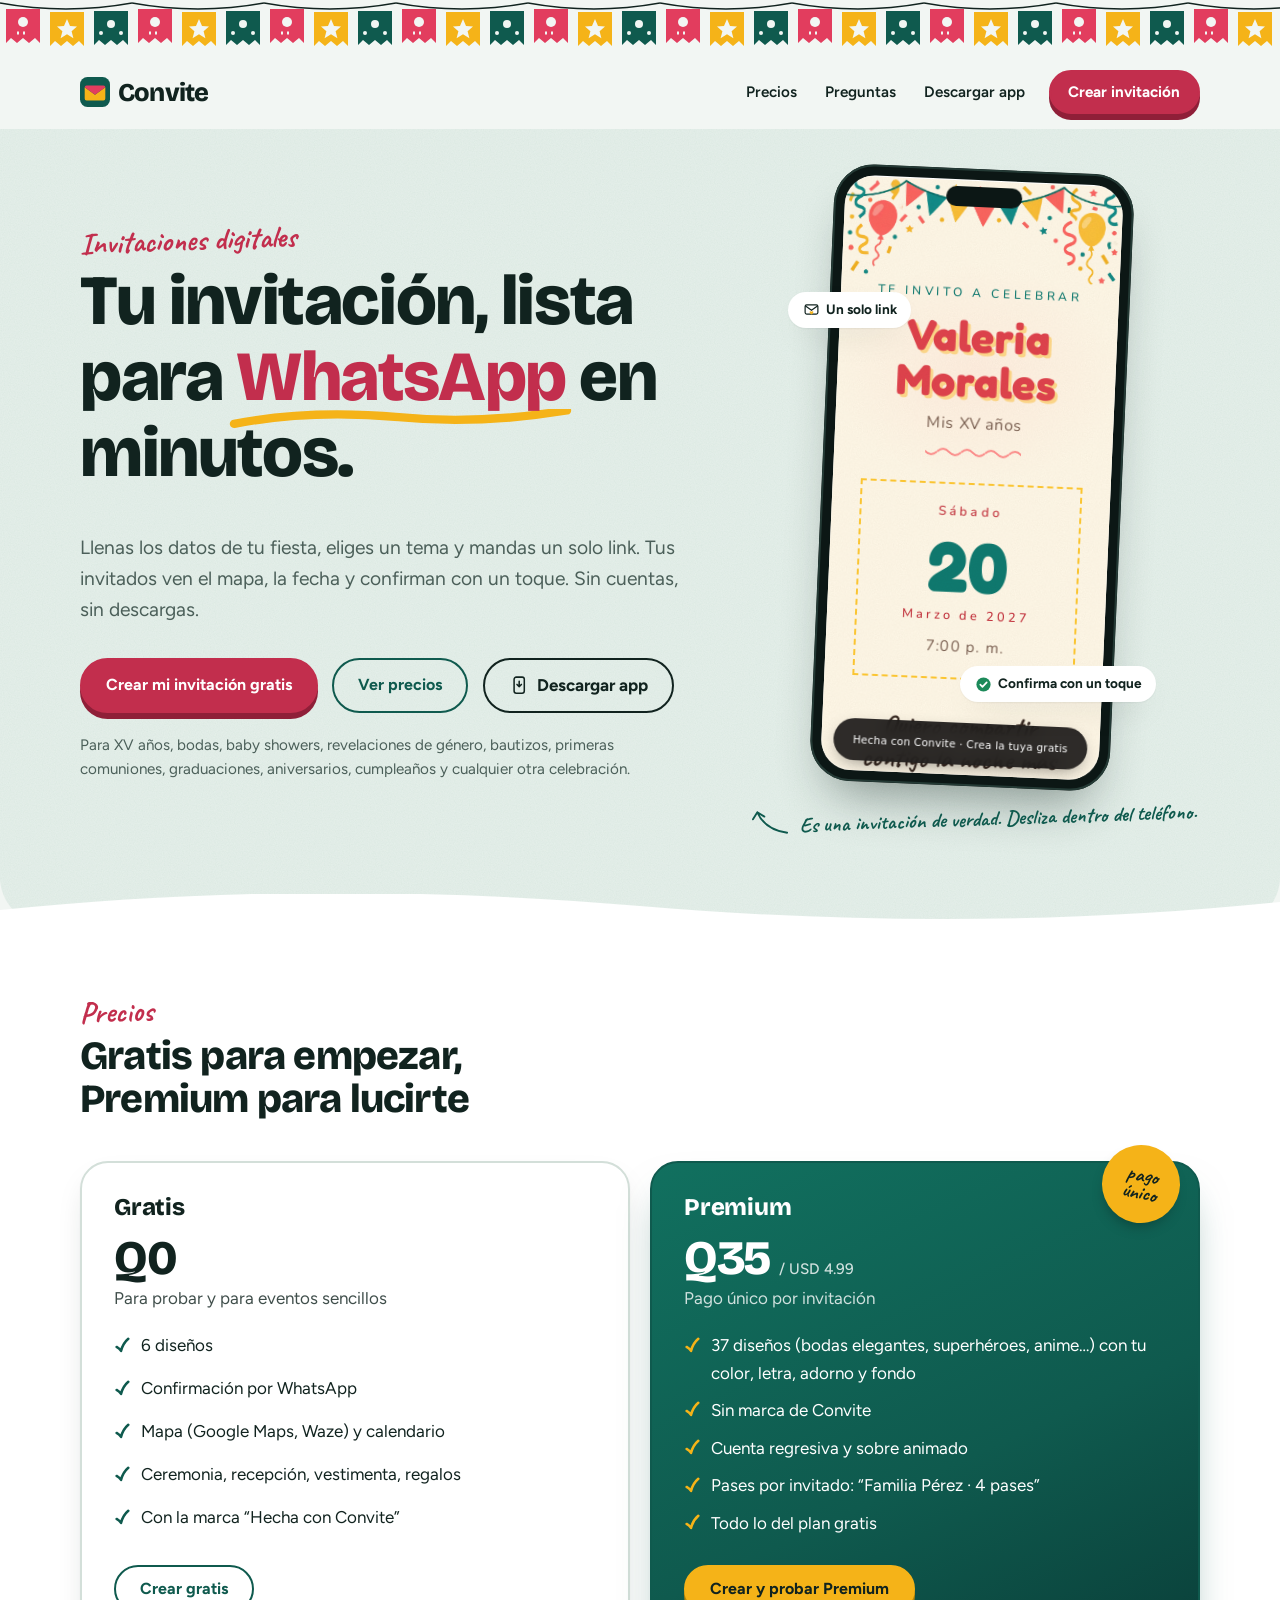
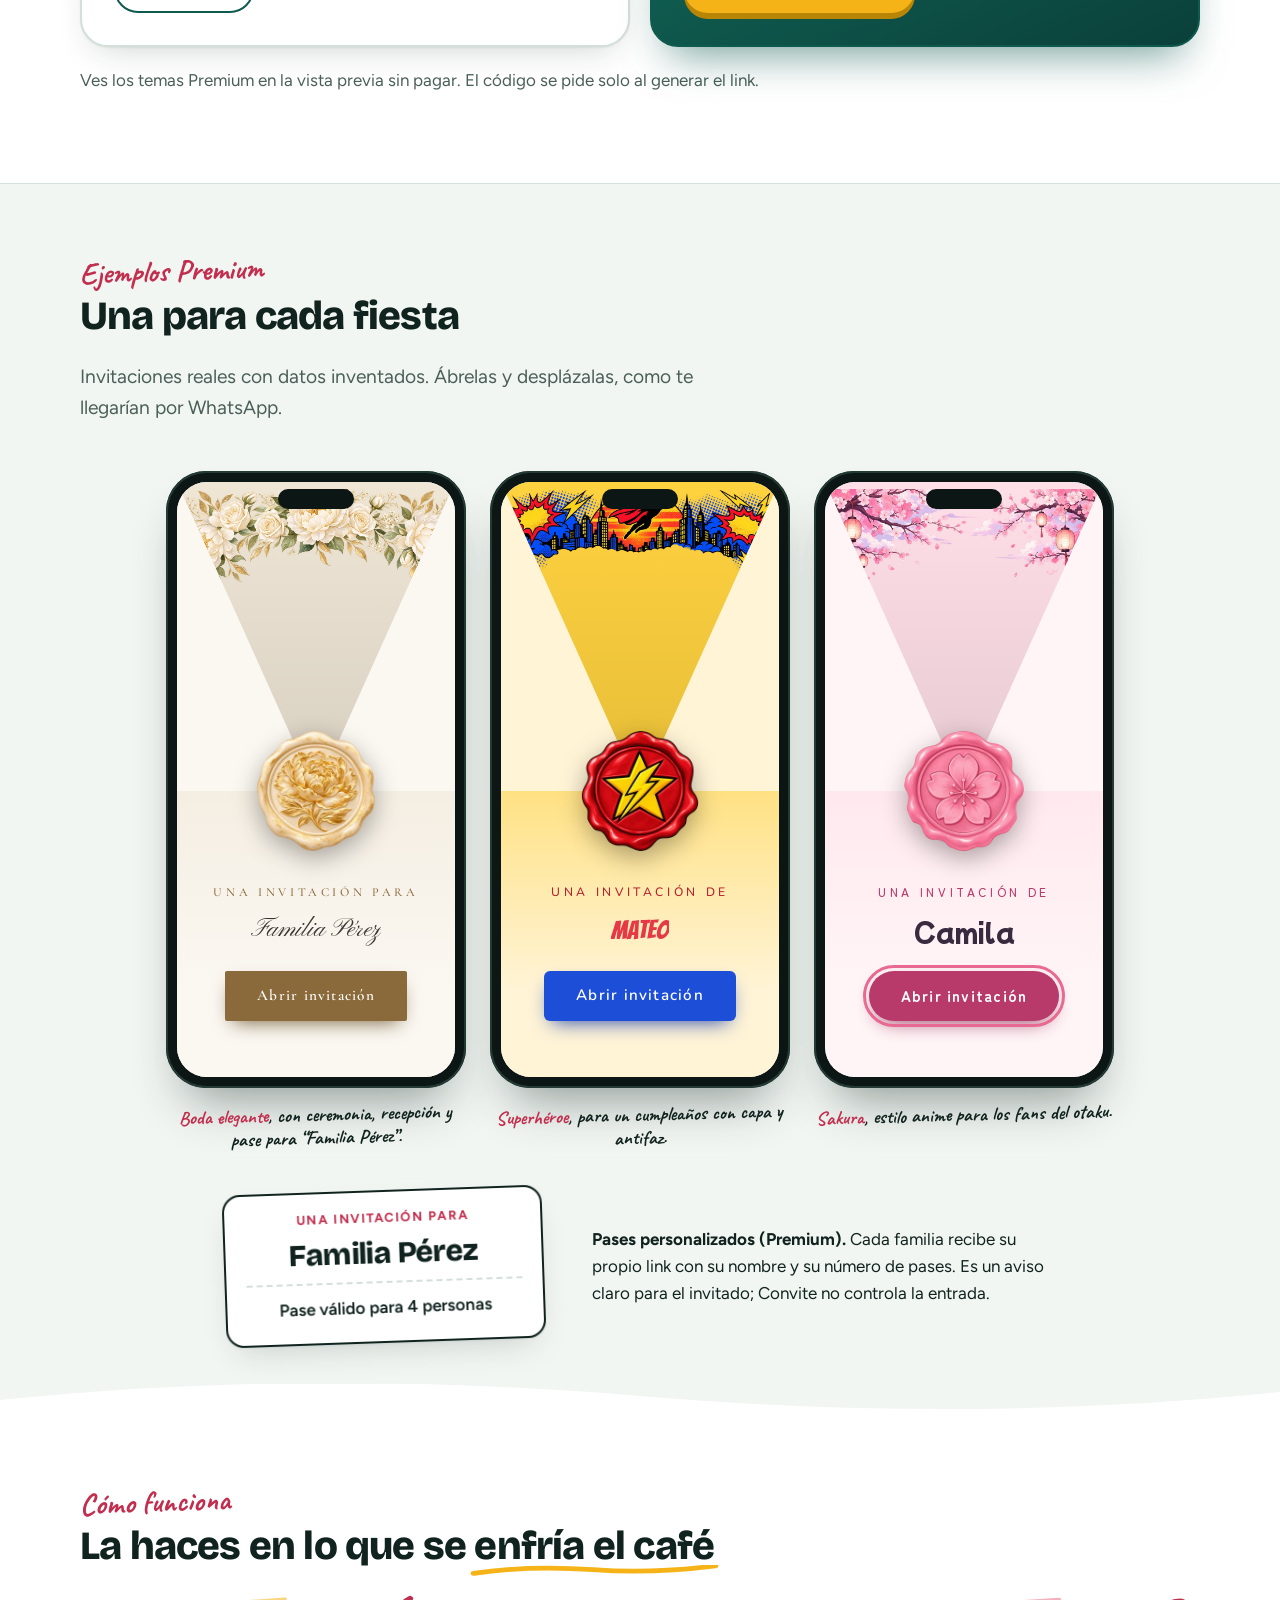
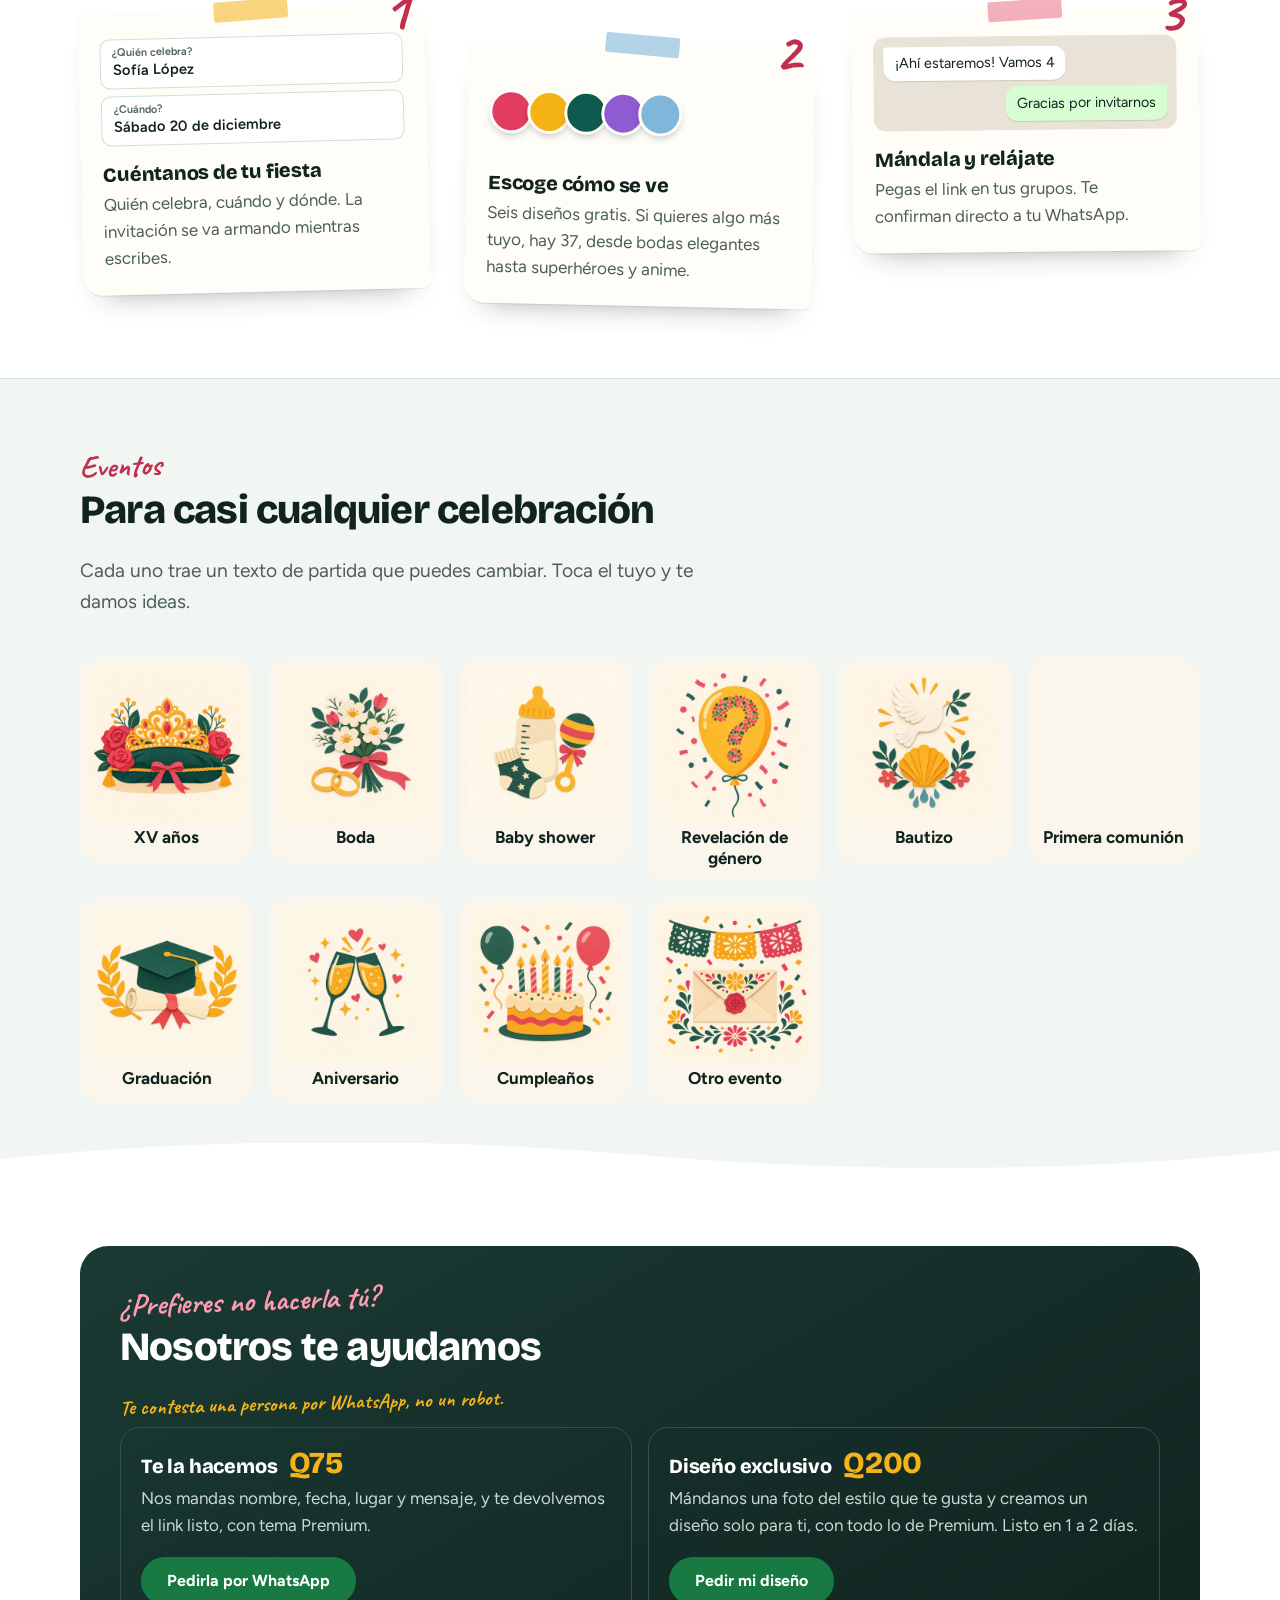
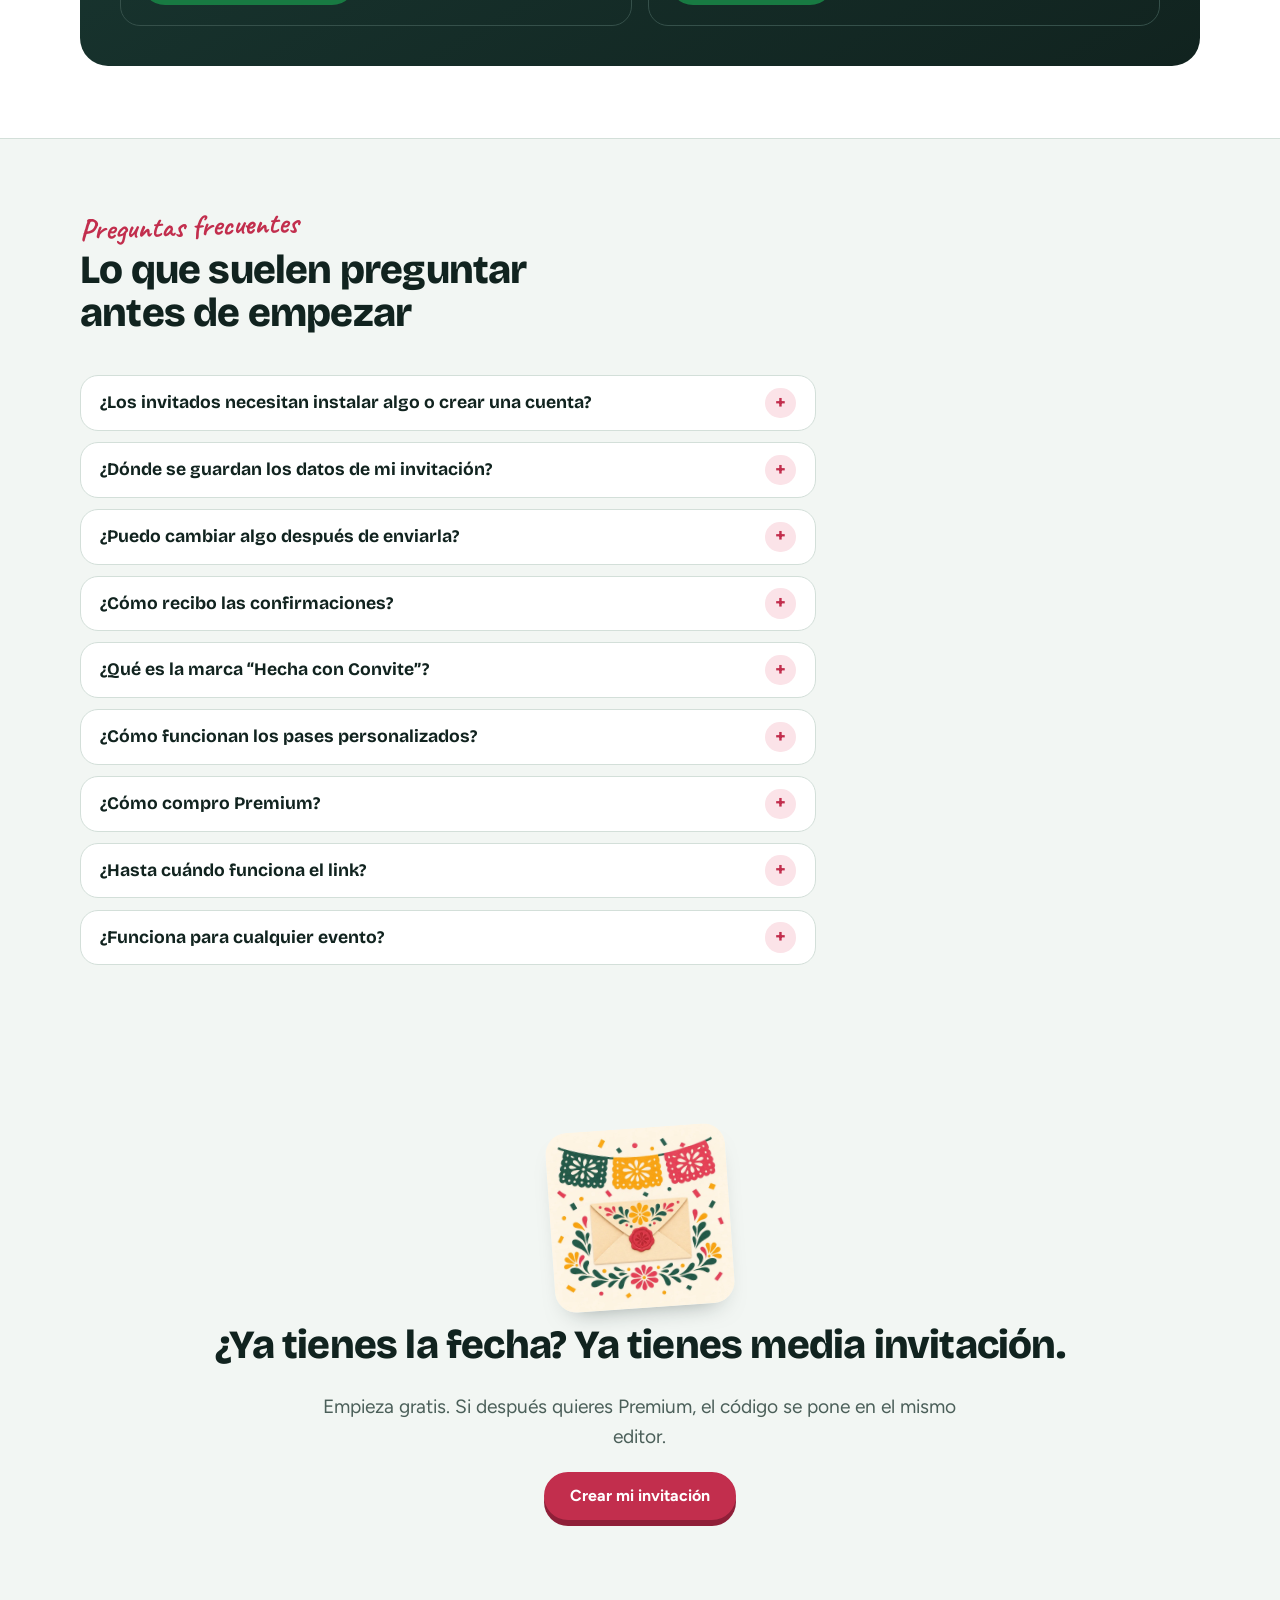
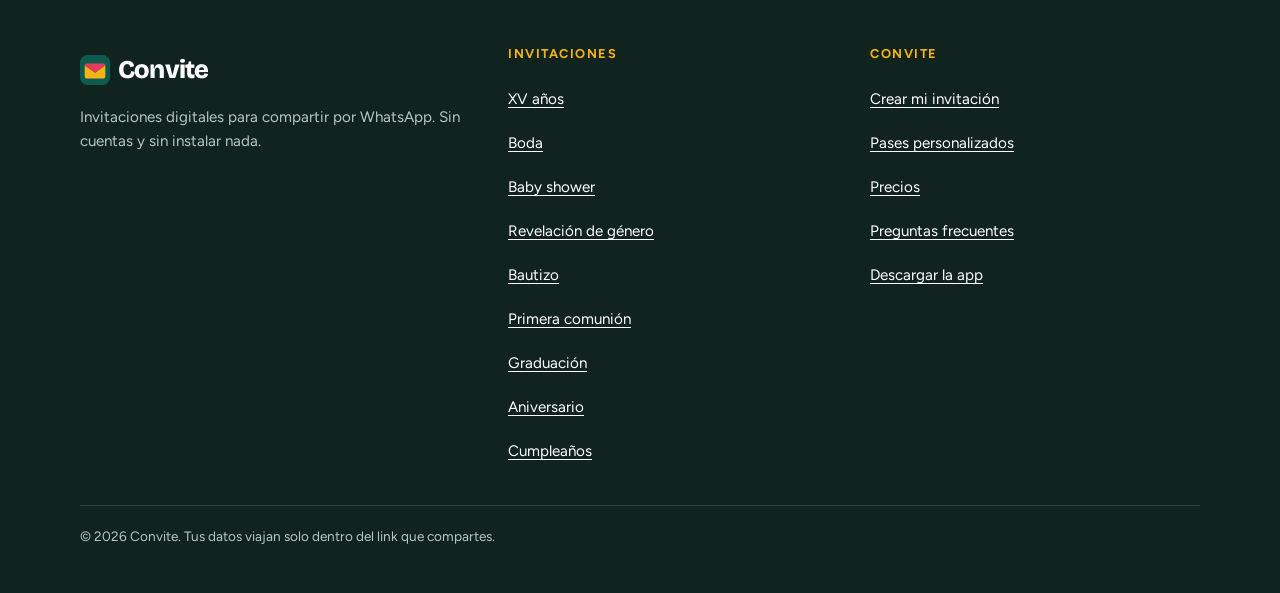
==== commit 170d2cd0: "Personalizador: 14 letras nuevas, 12 adornos ilustrados y 7 fondos Tendencias 2026 de Pinterest/Canv" ====
--- a/index.html
+++ b/index.html
@@ -52,7 +52,7 @@
 <ul><li>6 diseños</li><li>Confirmación por WhatsApp</li><li>Mapa (Google Maps, Waze) y calendario</li><li>Ceremonia, recepción, vestimenta, regalos</li><li>Con la marca “Hecha con Convite”</li></ul>
 <a class="btn" href="crear.html">Crear gratis</a></article>
 <article class="plan plan--pro"><span class="sticker" aria-hidden="true">pago<br>único</span><h3>Premium</h3><p class="price">Q35 <small>/ USD 4.99</small></p><p class="sub">Pago único por invitación</p>
-<ul><li>37 diseños (bodas elegantes, superhéroes, anime…) con tu color, letra y adorno</li><li>Sin marca de Convite</li><li>Cuenta regresiva y sobre animado</li><li>Pases por invitado: “Familia Pérez · 4 pases”</li><li>Todo lo del plan gratis</li></ul>
+<ul><li>37 diseños (bodas elegantes, superhéroes, anime…) con tu color, letra, adorno y fondo</li><li>Sin marca de Convite</li><li>Cuenta regresiva y sobre animado</li><li>Pases por invitado: “Familia Pérez · 4 pases”</li><li>Todo lo del plan gratis</li></ul>
 <a class="btn btn--main" href="crear.html">Crear y probar Premium</a></article>
 </div>
 <p class="aside-note">Ves los temas Premium en la vista previa sin pagar. El código se pide solo al generar el link.</p>
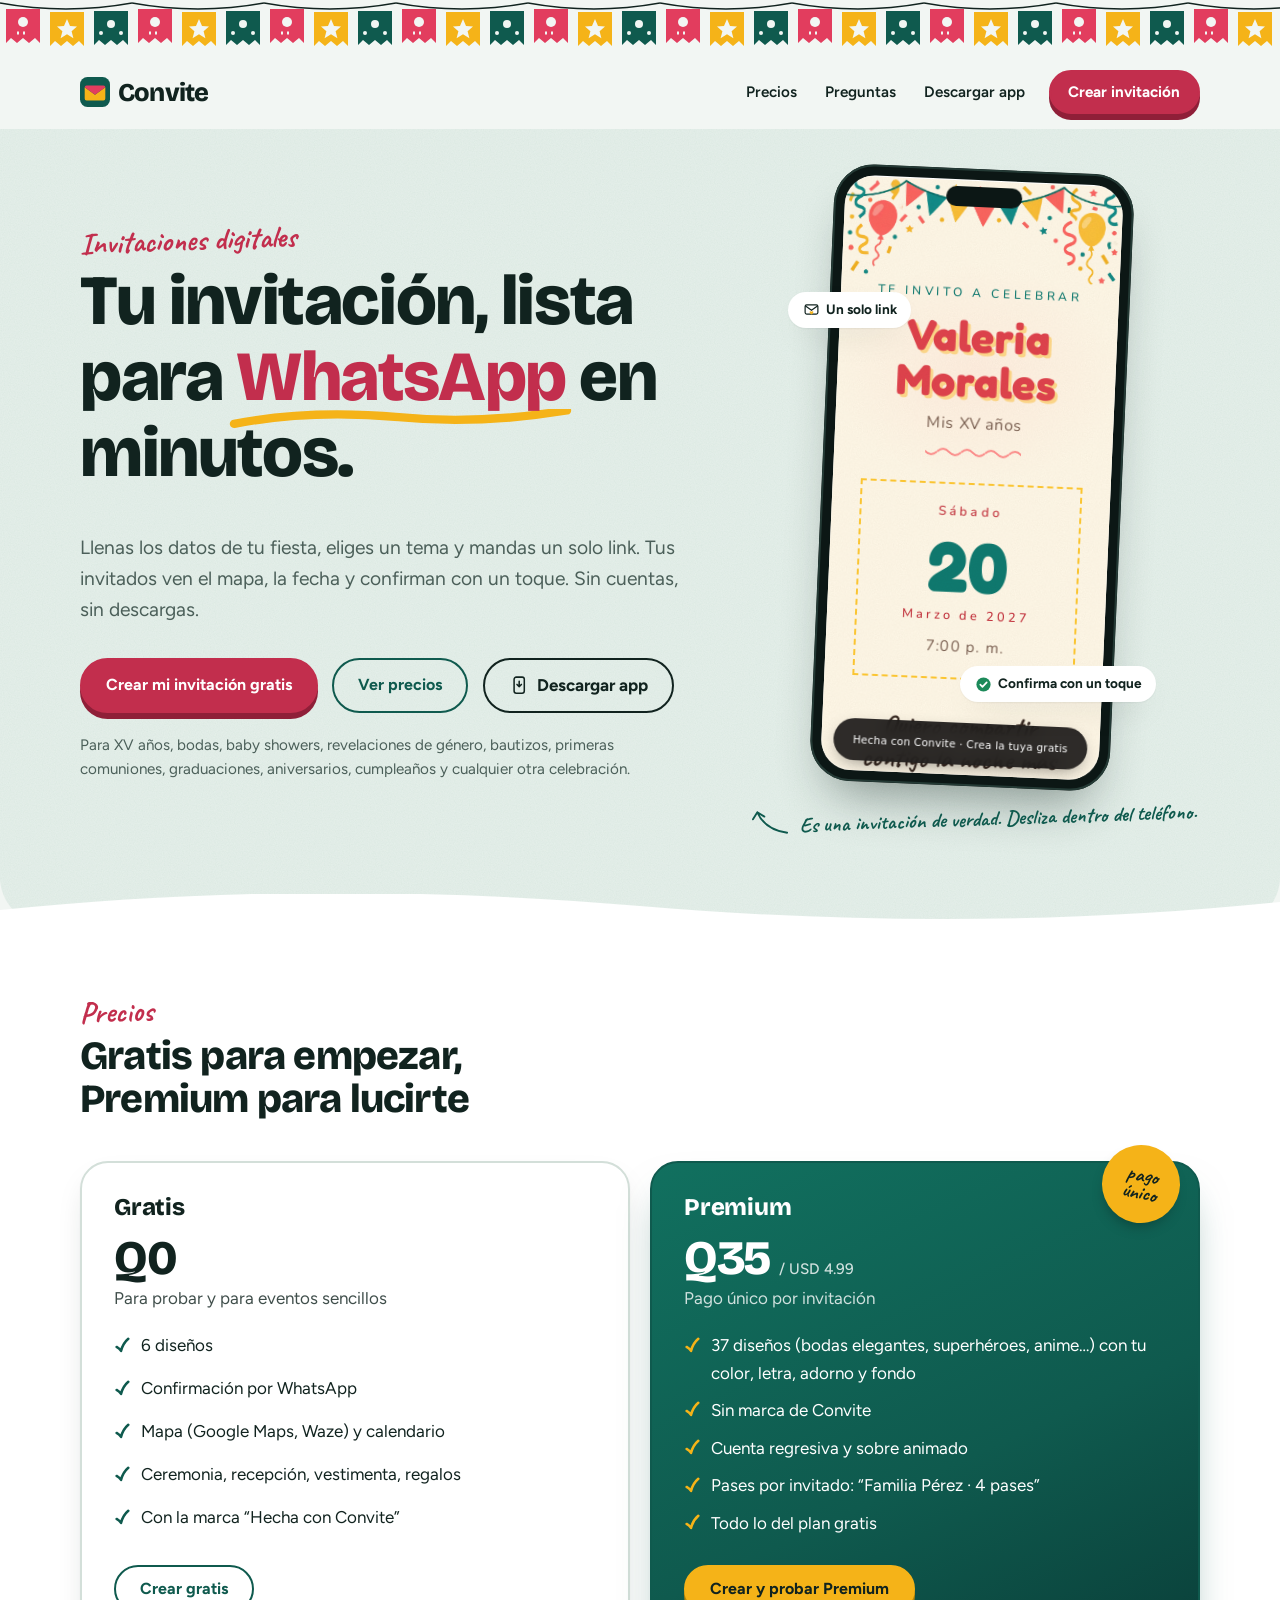
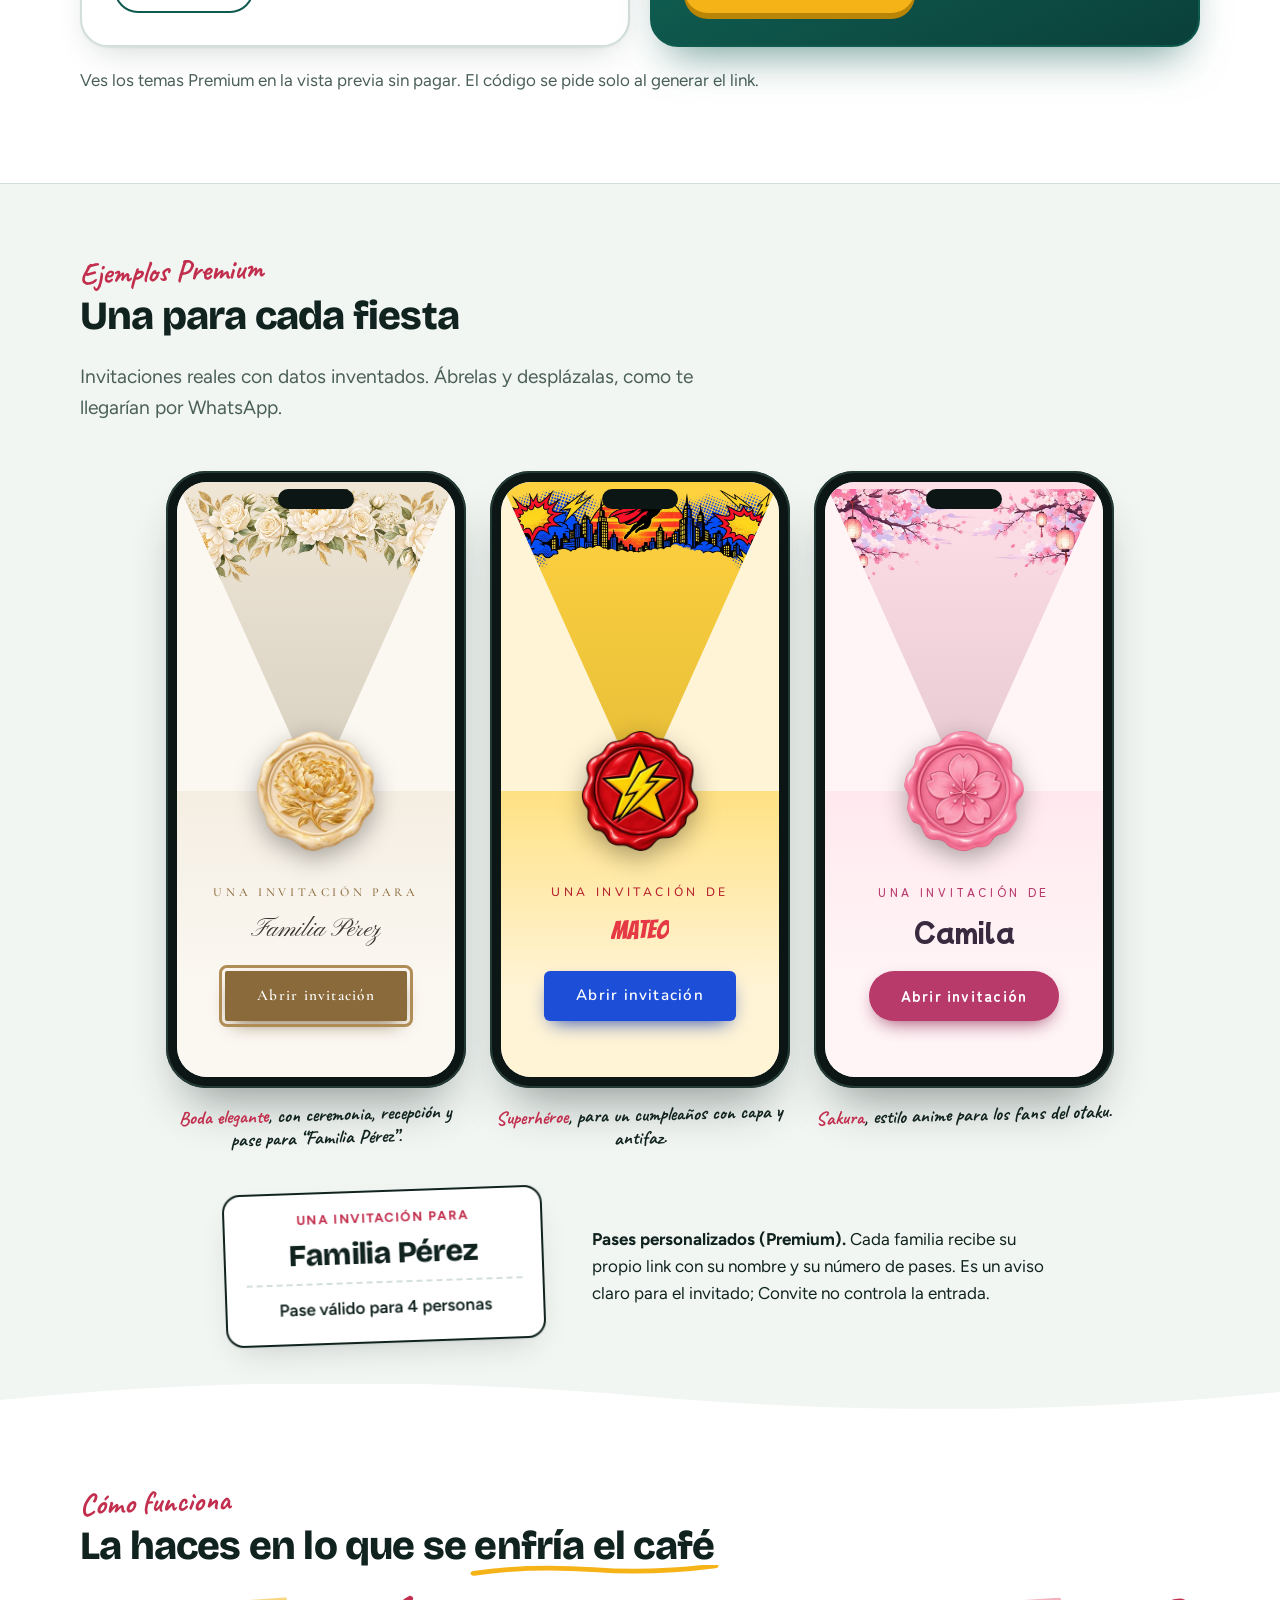
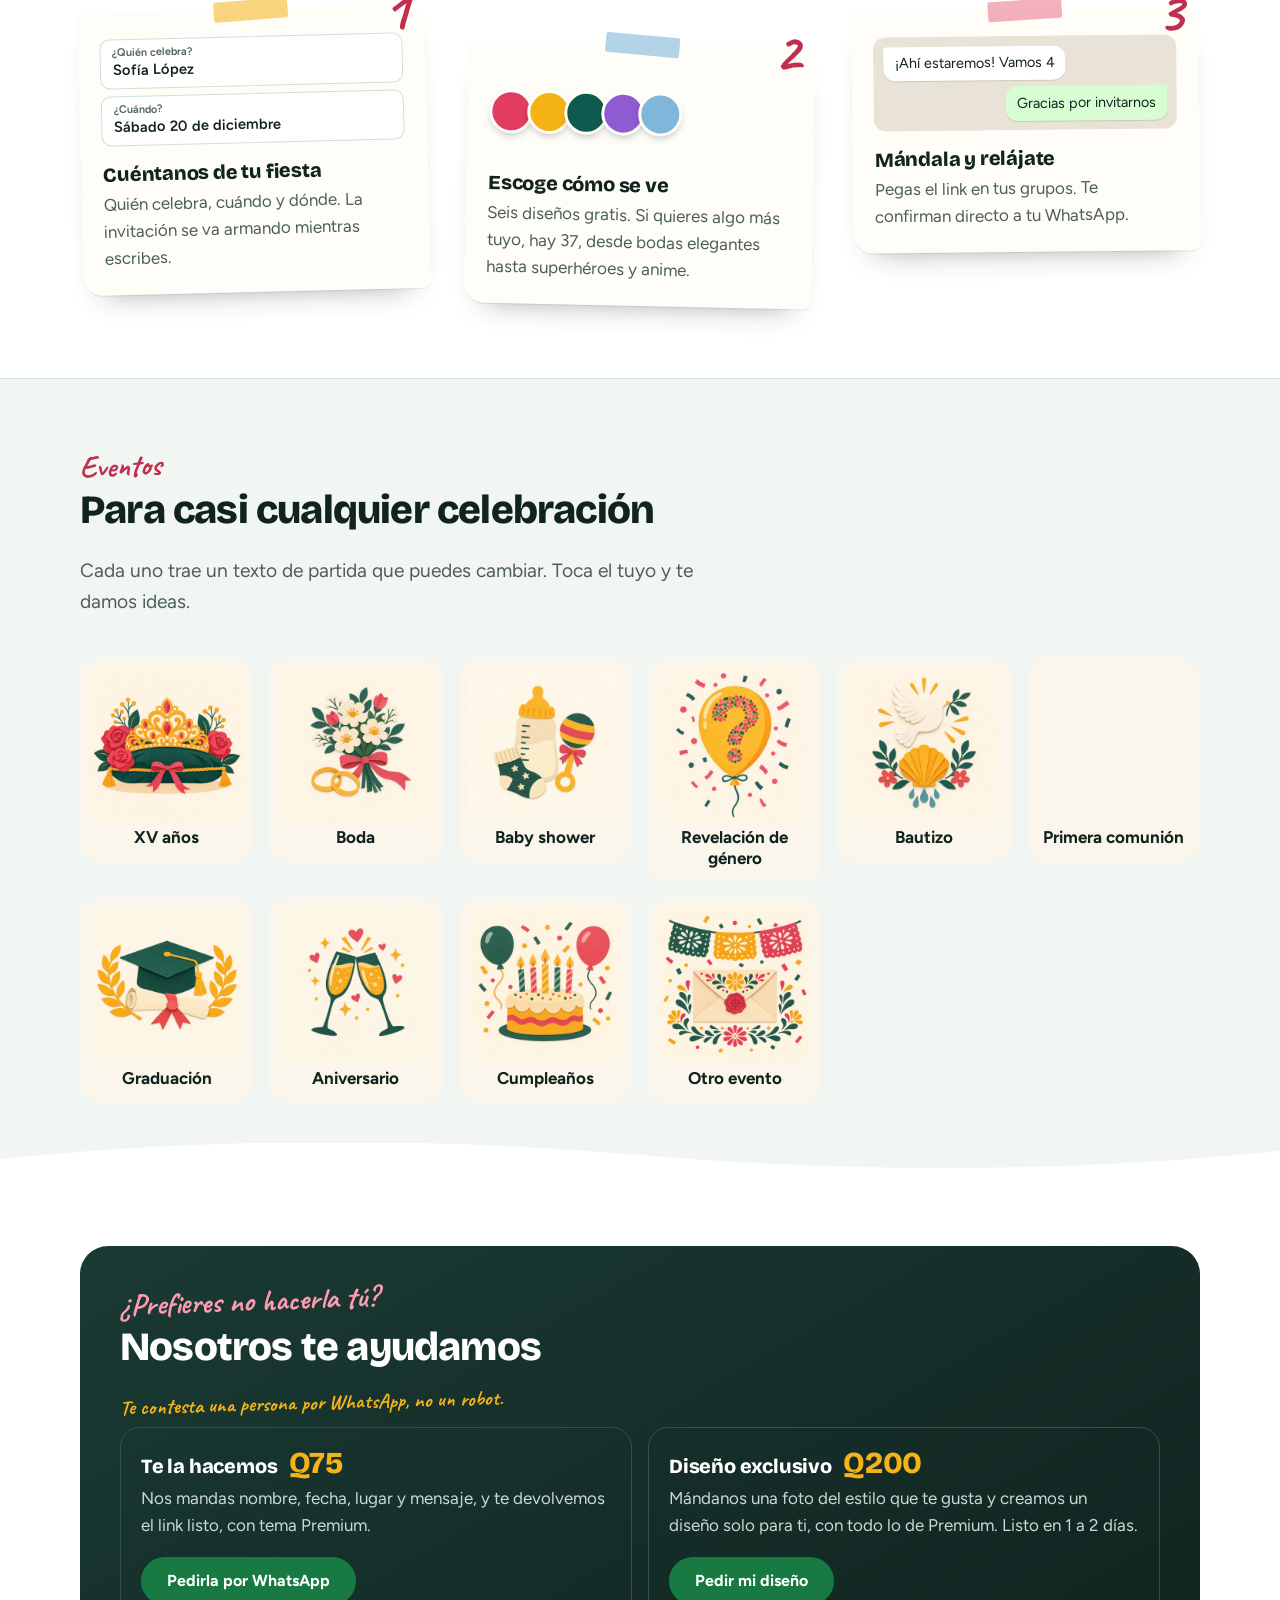
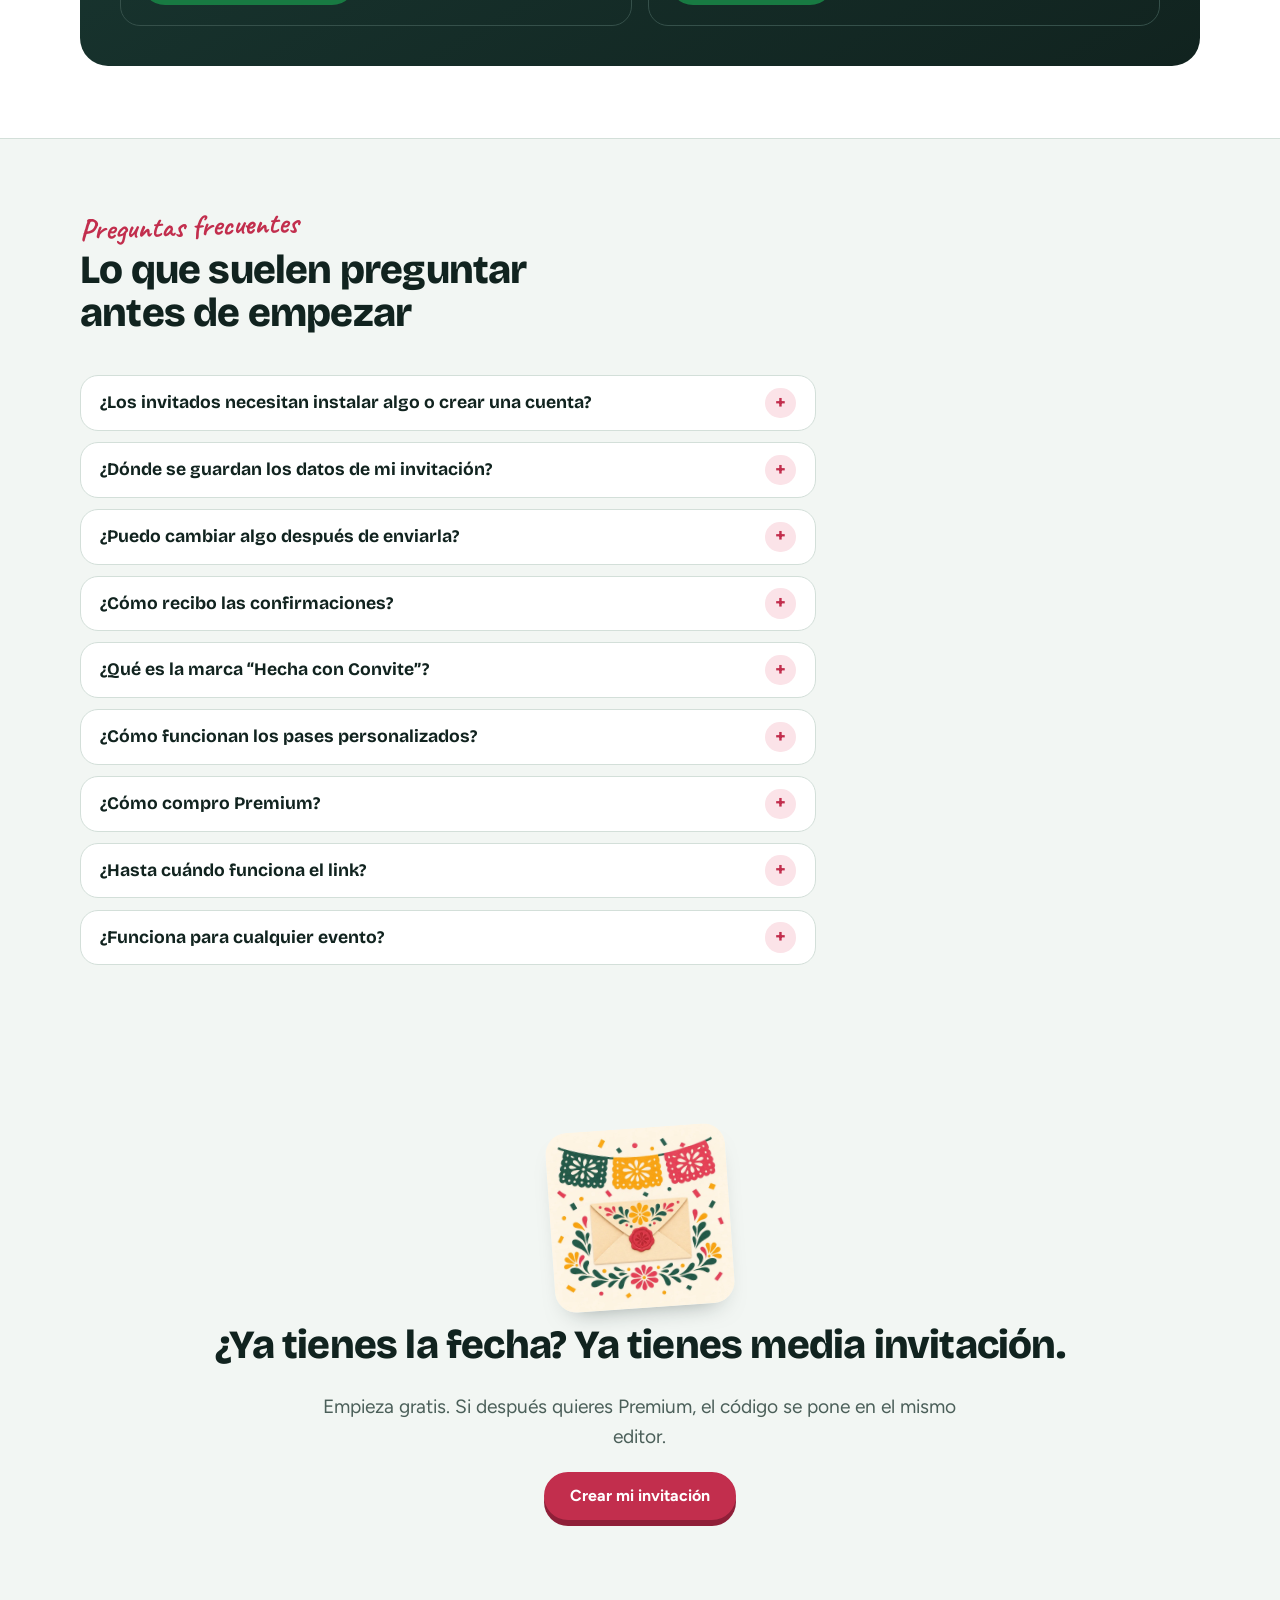
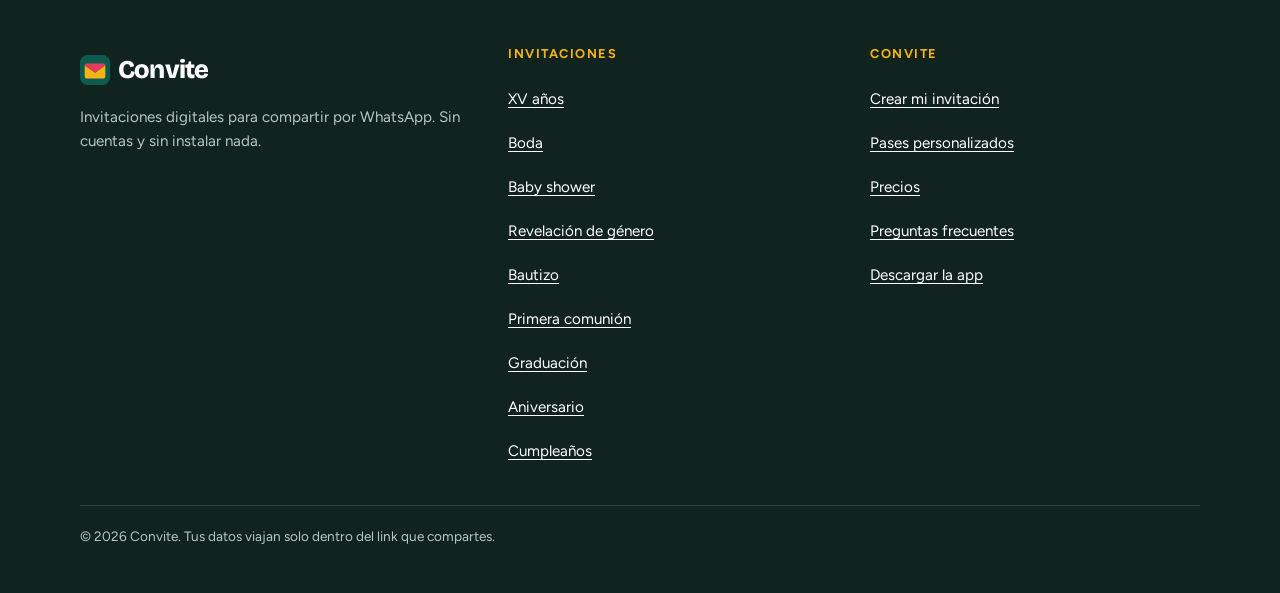
==== commit edac54b9: "Mudanza a convitegt.pages.dev (Cloudflare Pages) El sitio y los links cortos quedan en una sola dire" ====
--- a/index.html
+++ b/index.html
@@ -2,11 +2,12 @@
 <html lang="es">
 <head>
 <meta charset="utf-8">
+<script>/* Convite se mudó a convitegt.pages.dev: los links viejos de GitHub Pages siguen sirviendo */if(location.hostname==='wallasgms.github.io')location.replace('https://convitegt.pages.dev'+location.pathname.replace(/^\/convite/,'')+location.search+location.hash)</script>
   <script>history.scrollRestoration="manual"</script>
 <meta name="viewport" content="width=device-width, initial-scale=1">
 <title>Convite: invitaciones digitales para WhatsApp, gratis</title>
 <meta name="description" content="Crea una invitación digital para XV años, boda, baby shower, bautizo o cumpleaños y compártela por WhatsApp. Con mapa y confirmación de asistencia. Gratis.">
-<link rel="canonical" href="https://wallasgms.github.io/convite/">
+<link rel="canonical" href="https://convitegt.pages.dev/">
 <meta name="theme-color" content="#0f5a4e">
 <link rel="icon" href="favicon.svg" type="image/svg+xml">
 <meta property="og:type" content="website">
@@ -14,8 +15,8 @@
 <meta property="og:site_name" content="Convite">
 <meta property="og:title" content="Convite: invitaciones digitales para WhatsApp, gratis">
 <meta property="og:description" content="Crea una invitación digital para XV años, boda, baby shower, bautizo o cumpleaños y compártela por WhatsApp. Con mapa y confirmación de asistencia. Gratis.">
-<meta property="og:url" content="https://wallasgms.github.io/convite/">
-<meta property="og:image" content="https://wallasgms.github.io/convite/og.png">
+<meta property="og:url" content="https://convitegt.pages.dev/">
+<meta property="og:image" content="https://convitegt.pages.dev/og.png">
 <meta name="twitter:card" content="summary_large_image">
 <link rel="preconnect" href="https://fonts.googleapis.com"><link rel="preconnect" href="https://fonts.gstatic.com" crossorigin><link href="https://fonts.googleapis.com/css2?family=Bricolage+Grotesque:opsz,wght@12..96,700;12..96,800&family=Figtree:wght@400;600;700&family=Caveat:wght@700&display=swap" rel="stylesheet">
 <link rel="manifest" href="manifest.webmanifest">
@@ -23,7 +24,7 @@
 <meta name="apple-mobile-web-app-capable" content="yes">
 <meta name="apple-mobile-web-app-title" content="Convite">
 <link rel="stylesheet" href="css/site.css">
-<script type="application/ld+json">{"@context":"https://schema.org","@graph":[{"@type":"WebSite","name":"Convite","url":"https://wallasgms.github.io/convite/","inLanguage":"es"},{"@type":"FAQPage","mainEntity":[{"@type":"Question","name":"¿Los invitados necesitan instalar algo o crear una cuenta?","acceptedAnswer":{"@type":"Answer","text":"No. Reciben un link por WhatsApp, lo abren en el navegador del celular y ven la invitación. Para confirmar, tocan un botón que abre WhatsApp contigo."}},{"@type":"Question","name":"¿Dónde se guardan los datos de mi invitación?","acceptedAnswer":{"@type":"Answer","text":"Dentro del propio link. Convite no tiene base de datos ni cuentas: lo que escribes se comprime y se pone en la dirección. Por eso no hay nada que registrar, y por eso el link es largo."}},{"@type":"Question","name":"¿Puedo cambiar algo después de enviarla?","acceptedAnswer":{"@type":"Answer","text":"El link ya enviado no cambia. Si corriges un dato, generas un link nuevo y lo reenvías. Para editarla desde cualquier teléfono, abre el editor, toca “Edítala con tu link” y pega el link: se carga todo, incluso Premium, sin volver a poner el código."}},{"@type":"Question","name":"¿Cómo recibo las confirmaciones?","acceptedAnswer":{"@type":"Answer","text":"Si pones tu WhatsApp, cada invitado verá el botón “Confirmar asistencia”. Les abre un chat contigo con un mensaje ya escrito y solo completan su nombre y cuántas personas van. Las respuestas las ves en tu WhatsApp; Convite no las cuenta por ti."}},{"@type":"Question","name":"¿Qué es la marca “Hecha con Convite”?","acceptedAnswer":{"@type":"Answer","text":"En el plan gratis aparece una barra abajo de la invitación con ese texto y un enlace para crear una propia. En Premium no aparece."}},{"@type":"Question","name":"¿Cómo funcionan los pases personalizados?","acceptedAnswer":{"@type":"Answer","text":"Es una función Premium. A cada familia o invitado le mandas un link con su nombre y su número de pases; al abrirlo ven “Familia Pérez” y “Pase válido para 4 personas”. Es un aviso claro para el invitado: Convite no controla la entrada ni cuenta quién llegó."}},{"@type":"Question","name":"¿Cómo compro Premium?","acceptedAnswer":{"@type":"Answer","text":"Por ahora se paga por WhatsApp: escríbenos, pagas Q35 (o USD 4.99) y te enviamos un código que pegas en el editor. Cada código sirve para una invitación."}},{"@type":"Question","name":"¿Hasta cuándo funciona el link?","acceptedAnswer":{"@type":"Answer","text":"Mientras el sitio de Convite esté en línea. Aun así, si es una fecha importante, guarda una captura de pantalla de la invitación como respaldo."}},{"@type":"Question","name":"¿Funciona para cualquier evento?","acceptedAnswer":{"@type":"Answer","text":"Tiene diez tipos: cumpleaños, XV años, boda, baby shower, revelación de género, bautizo, primera comunión, graduación, aniversario y “Otro evento” para lo demás."}}]}]}</script>
+<script type="application/ld+json">{"@context":"https://schema.org","@graph":[{"@type":"WebSite","name":"Convite","url":"https://convitegt.pages.dev/","inLanguage":"es"},{"@type":"FAQPage","mainEntity":[{"@type":"Question","name":"¿Los invitados necesitan instalar algo o crear una cuenta?","acceptedAnswer":{"@type":"Answer","text":"No. Reciben un link por WhatsApp, lo abren en el navegador del celular y ven la invitación. Para confirmar, tocan un botón que abre WhatsApp contigo."}},{"@type":"Question","name":"¿Dónde se guardan los datos de mi invitación?","acceptedAnswer":{"@type":"Answer","text":"Dentro del propio link. Convite no tiene base de datos ni cuentas: lo que escribes se comprime y se pone en la dirección. Por eso no hay nada que registrar, y por eso el link es largo."}},{"@type":"Question","name":"¿Puedo cambiar algo después de enviarla?","acceptedAnswer":{"@type":"Answer","text":"El link ya enviado no cambia. Si corriges un dato, generas un link nuevo y lo reenvías. Para editarla desde cualquier teléfono, abre el editor, toca “Edítala con tu link” y pega el link: se carga todo, incluso Premium, sin volver a poner el código."}},{"@type":"Question","name":"¿Cómo recibo las confirmaciones?","acceptedAnswer":{"@type":"Answer","text":"Si pones tu WhatsApp, cada invitado verá el botón “Confirmar asistencia”. Les abre un chat contigo con un mensaje ya escrito y solo completan su nombre y cuántas personas van. Las respuestas las ves en tu WhatsApp; Convite no las cuenta por ti."}},{"@type":"Question","name":"¿Qué es la marca “Hecha con Convite”?","acceptedAnswer":{"@type":"Answer","text":"En el plan gratis aparece una barra abajo de la invitación con ese texto y un enlace para crear una propia. En Premium no aparece."}},{"@type":"Question","name":"¿Cómo funcionan los pases personalizados?","acceptedAnswer":{"@type":"Answer","text":"Es una función Premium. A cada familia o invitado le mandas un link con su nombre y su número de pases; al abrirlo ven “Familia Pérez” y “Pase válido para 4 personas”. Es un aviso claro para el invitado: Convite no controla la entrada ni cuenta quién llegó."}},{"@type":"Question","name":"¿Cómo compro Premium?","acceptedAnswer":{"@type":"Answer","text":"Por ahora se paga por WhatsApp: escríbenos, pagas Q35 (o USD 4.99) y te enviamos un código que pegas en el editor. Cada código sirve para una invitación."}},{"@type":"Question","name":"¿Hasta cuándo funciona el link?","acceptedAnswer":{"@type":"Answer","text":"Mientras el sitio de Convite esté en línea. Aun así, si es una fecha importante, guarda una captura de pantalla de la invitación como respaldo."}},{"@type":"Question","name":"¿Funciona para cualquier evento?","acceptedAnswer":{"@type":"Answer","text":"Tiene diez tipos: cumpleaños, XV años, boda, baby shower, revelación de género, bautizo, primera comunión, graduación, aniversario y “Otro evento” para lo demás."}}]}]}</script>
 </head>
 <body>
 <a class="skip" href="#contenido">Saltar al contenido</a>
